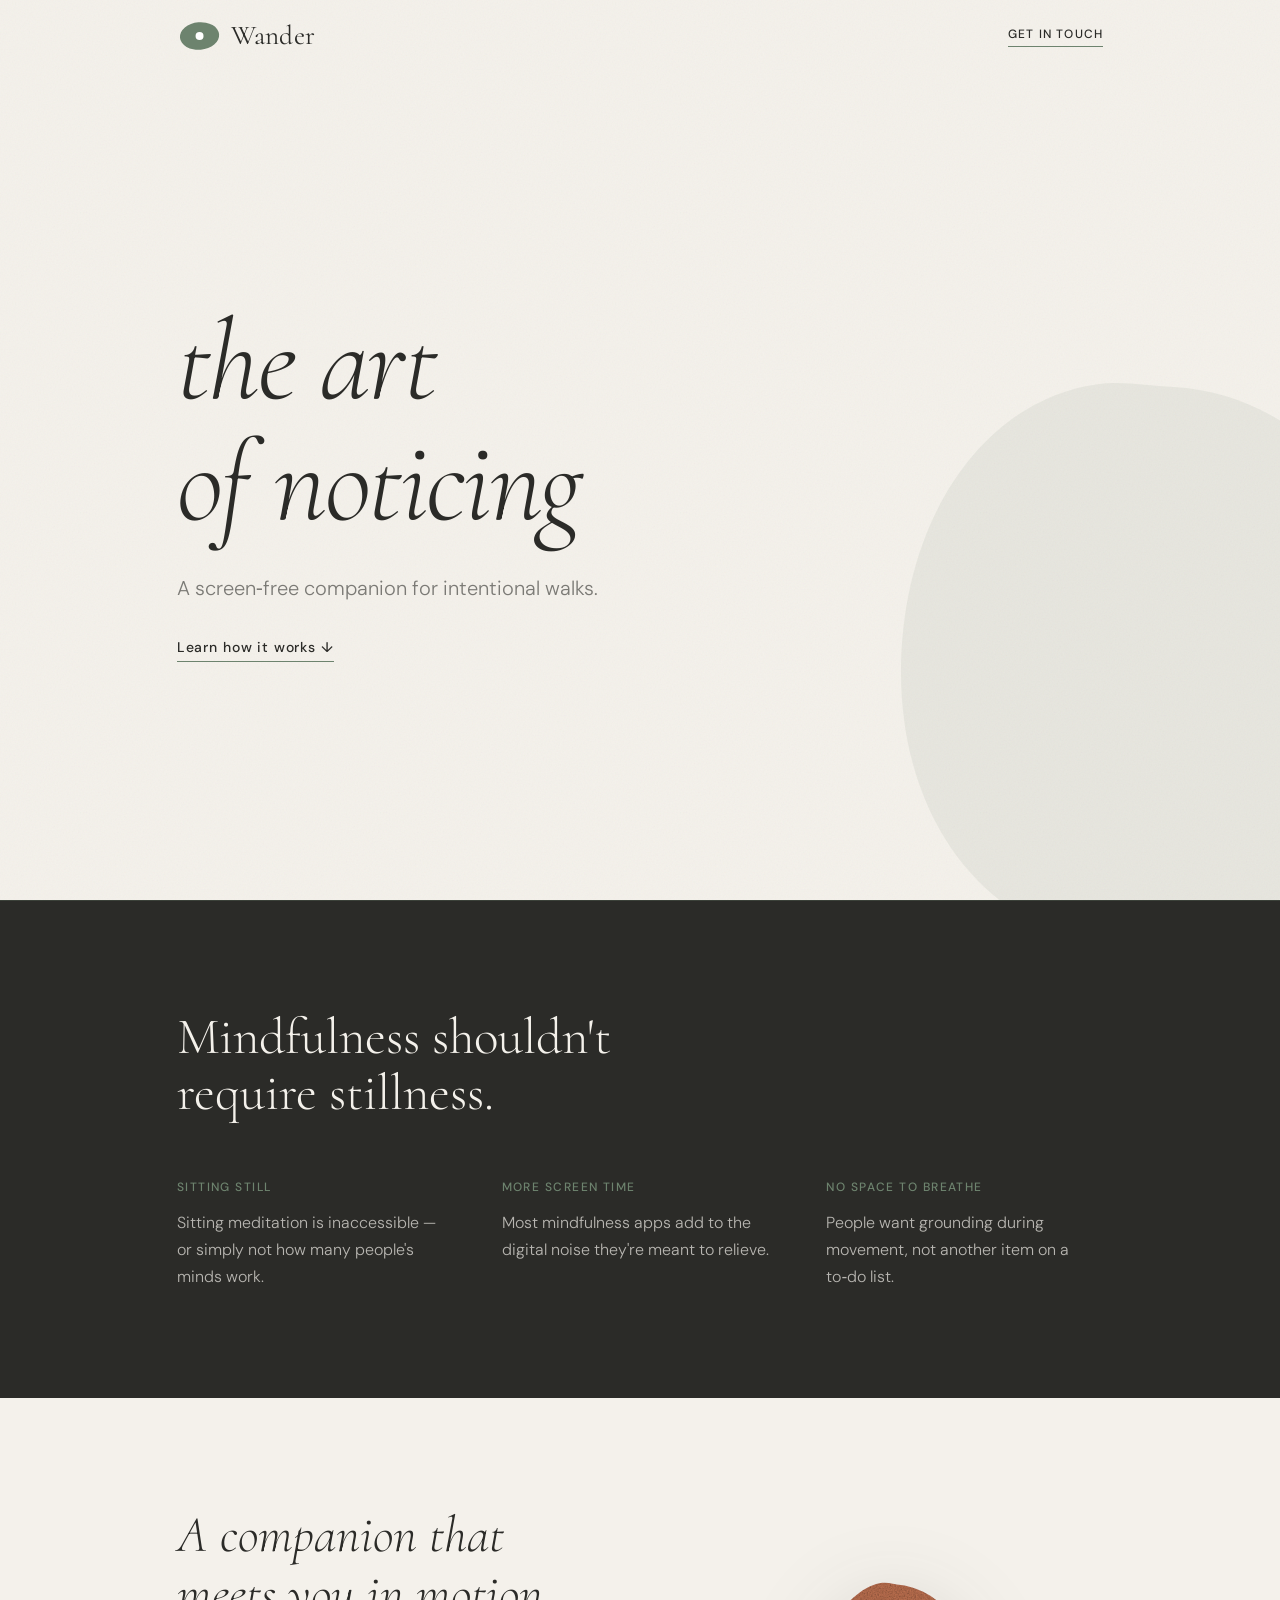
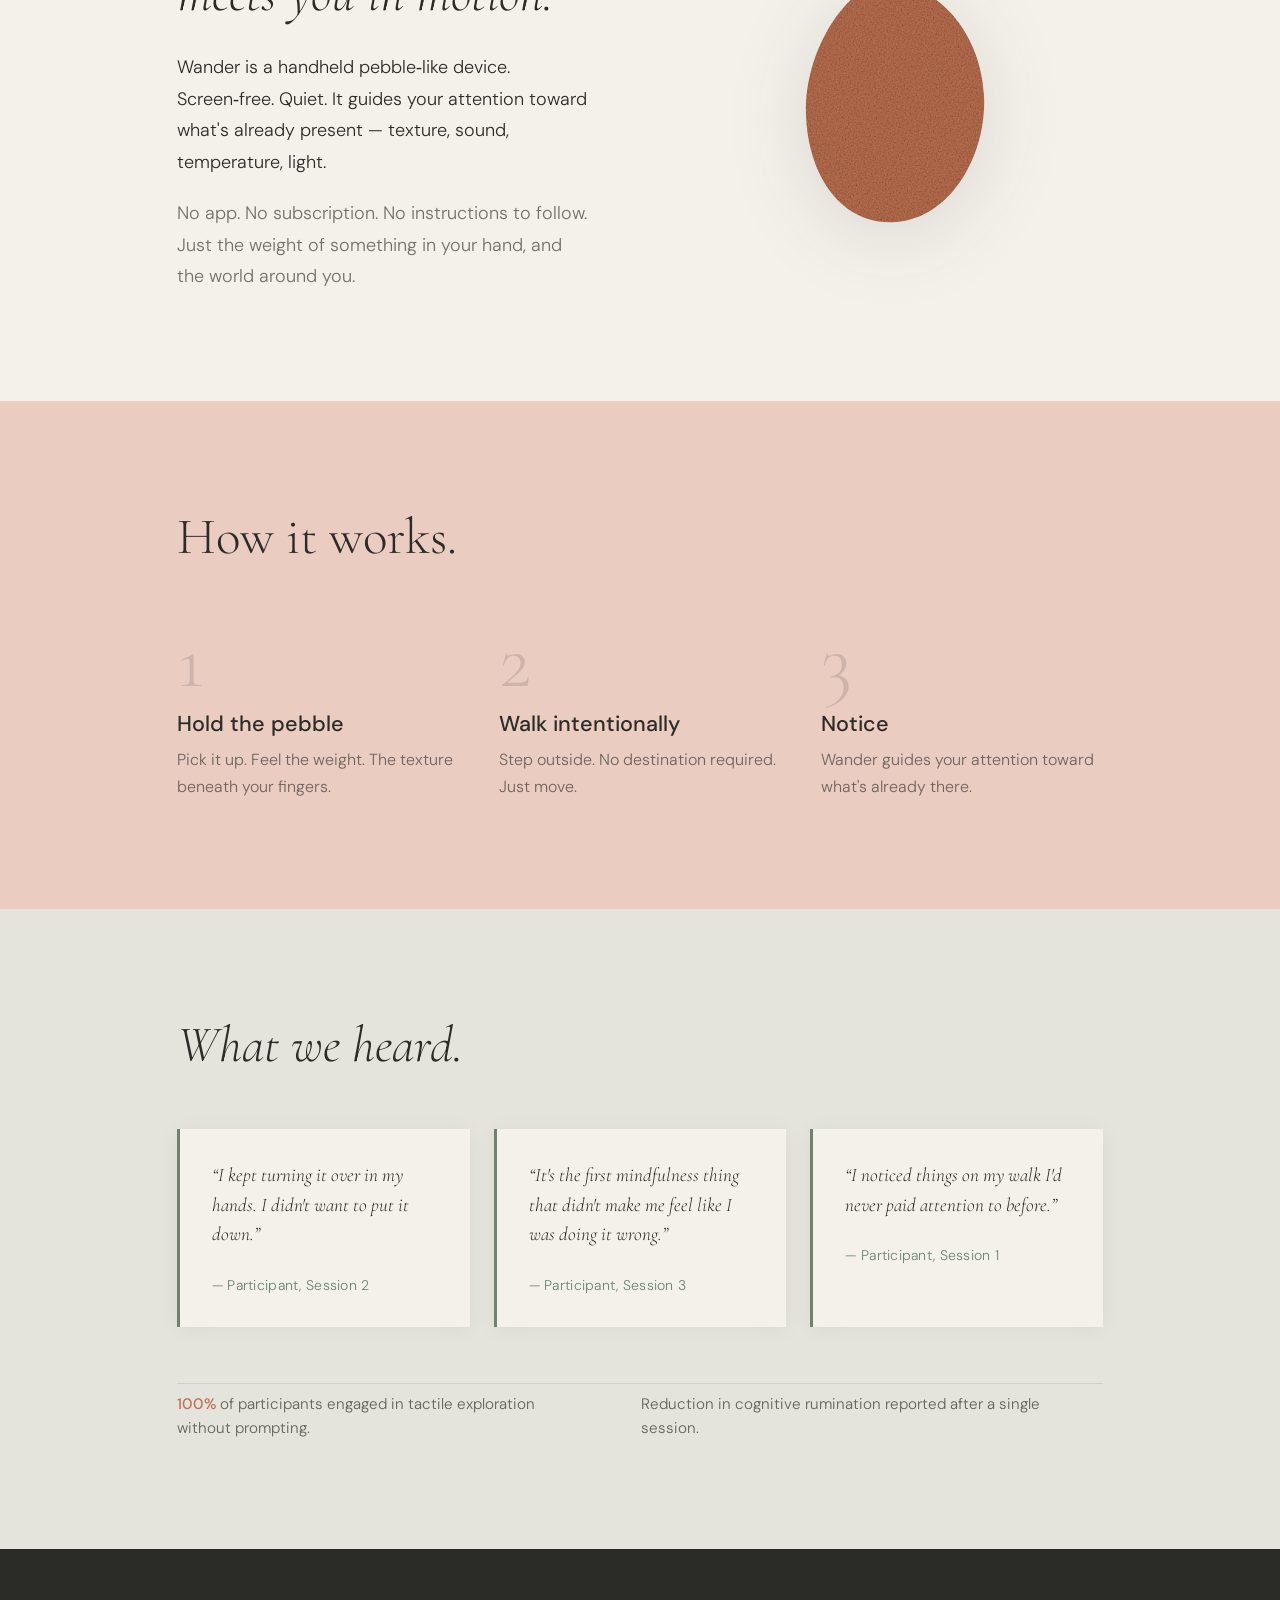
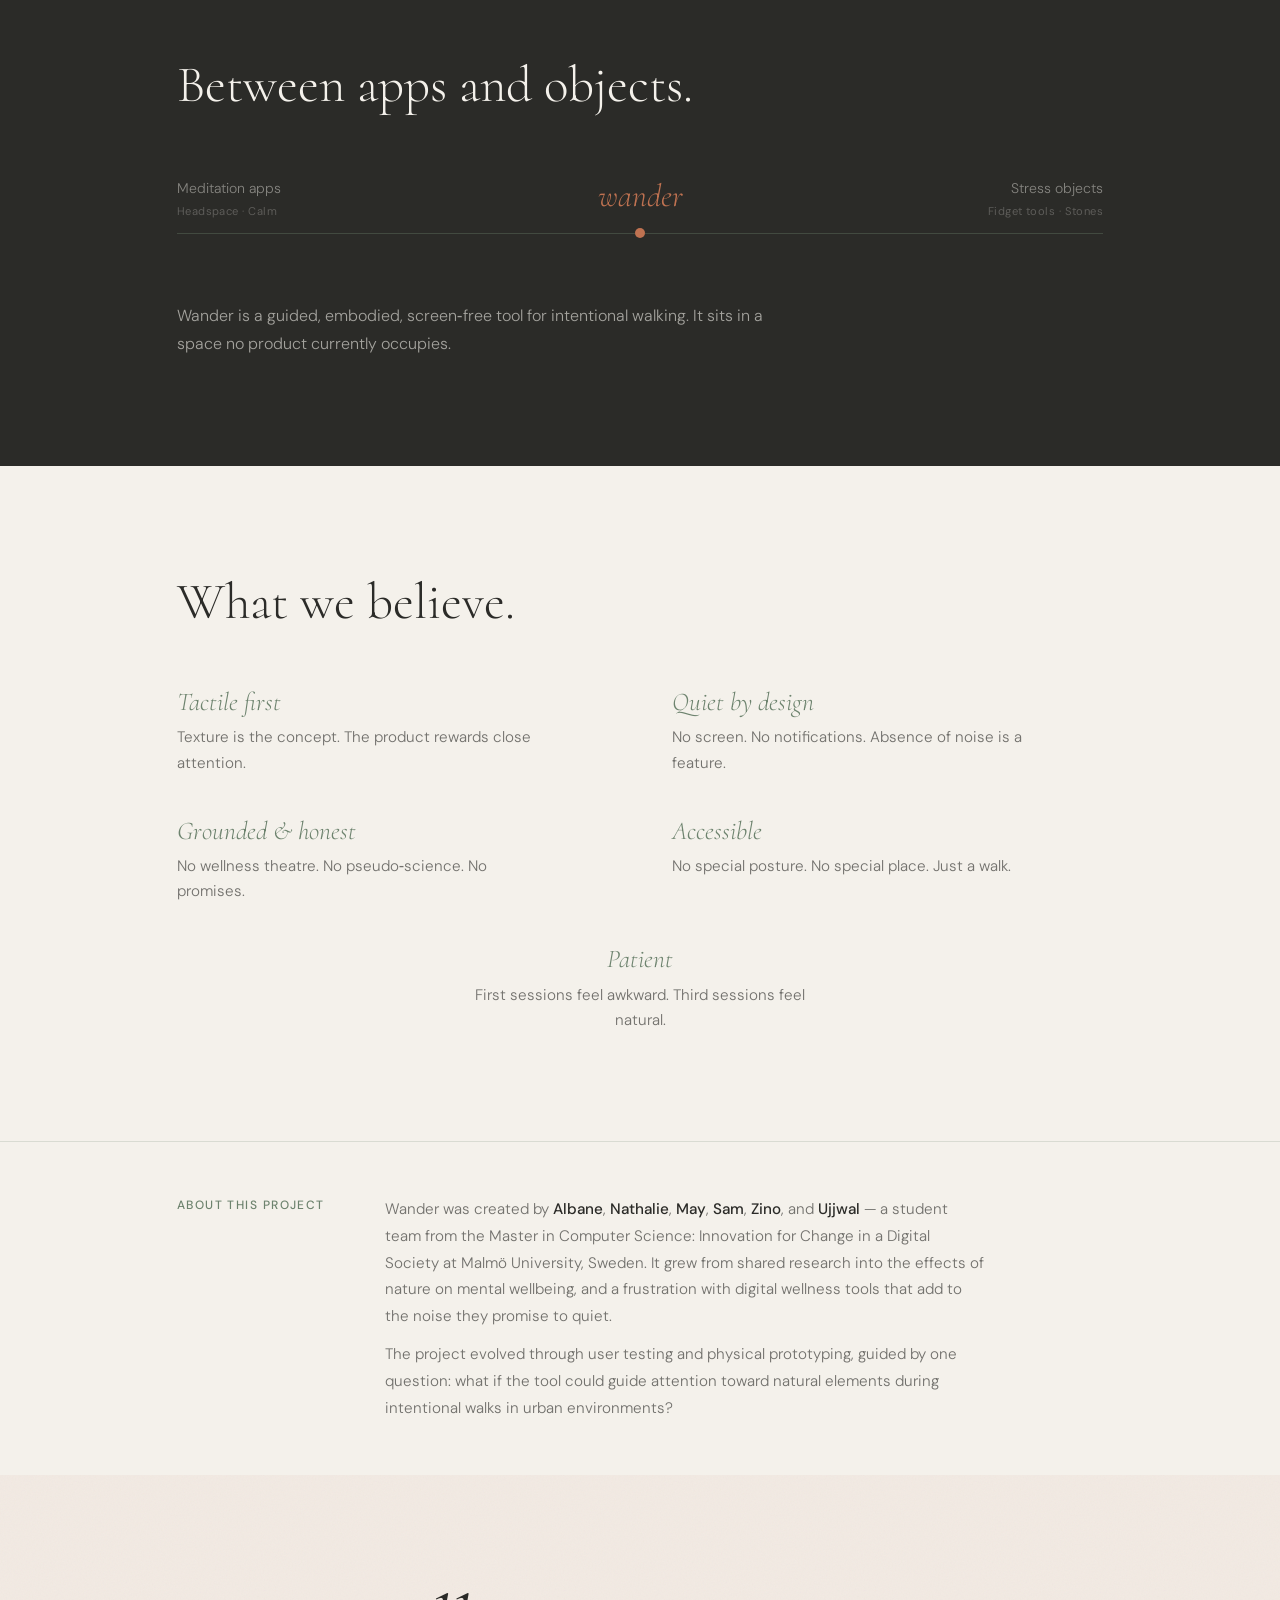
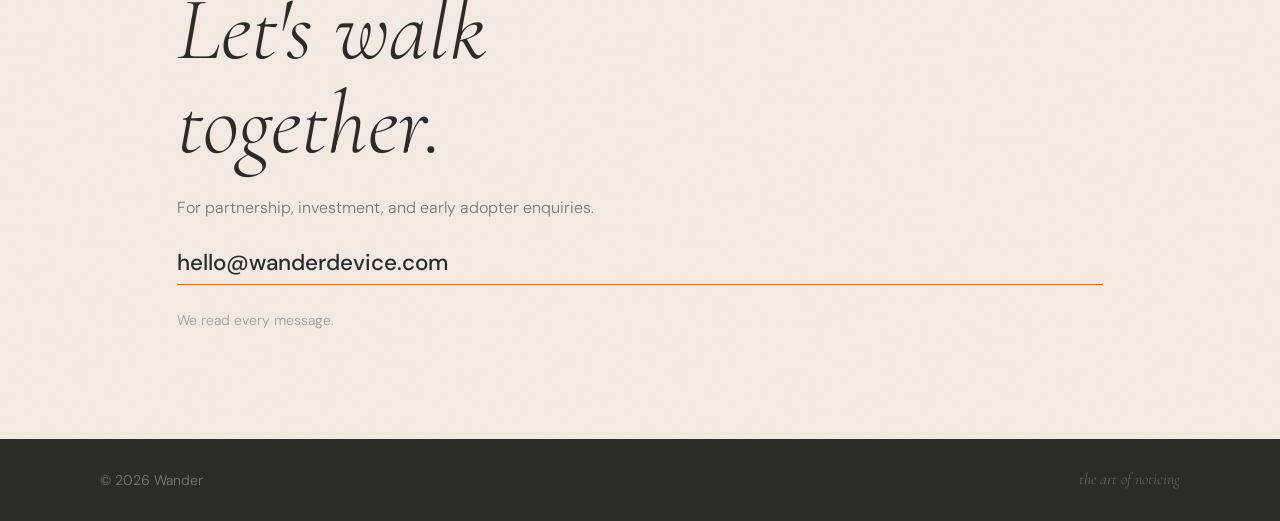
==== index.html @ bc692430 "Wander landing page init" ====
<!DOCTYPE html>
<html lang="en">
<head>
  <meta charset="UTF-8">
  <meta name="viewport" content="width=device-width, initial-scale=1.0">
  <meta name="description" content="Wander — a screen-free companion for intentional walks. The art of noticing.">
  <title>Wander — The Art of Noticing</title>
  <link rel="preconnect" href="https://fonts.googleapis.com">
  <link rel="preconnect" href="https://fonts.gstatic.com" crossorigin>
  <link href="https://fonts.googleapis.com/css2?family=Cormorant:ital,wght@0,300;0,400;1,300;1,400&family=DM+Sans:opsz,wght@9..40,300;9..40,400;9..40,500&display=swap" rel="stylesheet">
  <link rel="stylesheet" href="css/styles.css">
</head>
<body>

  <a href="#main" class="skip-link">Skip to content</a>

  <nav class="nav" aria-label="Main navigation">
    <div class="nav__inner">
      <a href="#hero" class="nav__wordmark" aria-label="Wander — return to top">
          <svg class="logo__mark" viewBox="0 0 62 44" fill="none" xmlns="http://www.w3.org/2000/svg" aria-hidden="true">
            <ellipse cx="31" cy="22" rx="27" ry="19" fill="#6D836E" transform="rotate(-5 31 22)"/>
            <circle cx="31" cy="22" r="5.5" fill="white"/>
          </svg>
          <span class="logo__text">Wander</span>
        </a>
      <a href="#contact" class="nav__cta">Get in touch</a>
    </div>
  </nav>

  <main id="main">

    <!-- ================================================
         1. HERO
         ================================================ -->
    <section id="hero" class="hero" aria-labelledby="hero-heading">

      <svg class="hero__blob" aria-hidden="true" viewBox="0 0 400 480" fill="none" xmlns="http://www.w3.org/2000/svg">
        <path d="M220 30 C310 35 390 110 390 230 C390 350 315 455 200 460 C85 465 10 370 10 250 C10 130 75 40 160 28 C180 25 200 29 220 30 Z" fill="#6D836E"/>
      </svg>

      <div class="hero__content">
        <h1 id="hero-heading" class="hero__headline fade-in">the art<br>of noticing</h1>
        <p class="hero__sub fade-in" style="--delay: 0.2s">A screen&#8209;free companion for intentional walks.</p>
        <a href="#how-it-works" class="hero__cta fade-in" style="--delay: 0.4s">Learn how it works ↓</a>
      </div>
    </section>

    <!-- ================================================
         2. PROBLEM
         ================================================ -->
    <section id="problem" class="problem" aria-labelledby="problem-heading">
      <hr class="section-rule" aria-hidden="true">
      <div class="section-container">
        <h2 id="problem-heading" class="problem__heading fade-in">Mindfulness shouldn't require stillness.</h2>
        <div class="problem__grid">
          <div class="problem__card fade-in" style="--delay: 0.1s">
            <span class="problem__label">Sitting still</span>
            <p>Sitting meditation is inaccessible — or simply not how many people's minds work.</p>
          </div>
          <div class="problem__card fade-in" style="--delay: 0.2s">
            <span class="problem__label">More screen time</span>
            <p>Most mindfulness apps add to the digital noise they're meant to relieve.</p>
          </div>
          <div class="problem__card fade-in" style="--delay: 0.3s">
            <span class="problem__label">No space to breathe</span>
            <p>People want grounding during movement, not another item on a to&#8209;do list.</p>
          </div>
        </div>
      </div>
    </section>

    <!-- ================================================
         3. SOLUTION
         ================================================ -->
    <section id="solution" class="solution" aria-labelledby="solution-heading">
      <div class="section-container solution__inner">
        <div class="solution__text">
          <h2 id="solution-heading" class="fade-in">A companion that meets you in motion.</h2>
          <p class="fade-in" style="--delay: 0.1s">Wander is a handheld pebble&#8209;like device. Screen&#8209;free. Quiet. It guides your attention toward what's already present — texture, sound, temperature, light.</p>
          <p class="fade-in" style="--delay: 0.2s">No app. No subscription. No instructions to follow. Just the weight of something in your hand, and the world around you.</p>
        </div>
        <div class="solution__visual fade-in" style="--delay: 0.15s" aria-hidden="true">
          <svg class="pebble" viewBox="0 0 200 260" fill="none" xmlns="http://www.w3.org/2000/svg">
            <defs>
              <filter id="pebble-grain" x="-5%" y="-5%" width="110%" height="110%">
                <feTurbulence type="fractalNoise" baseFrequency="0.65" numOctaves="3" stitchTiles="stitch" result="noise"/>
                <feColorMatrix type="saturate" values="0" in="noise" result="grayNoise"/>
                <feComposite in="grayNoise" in2="SourceGraphic" operator="in" result="masked"/>
                <feBlend in="SourceGraphic" in2="masked" mode="multiply"/>
              </filter>
              <clipPath id="pebble-clip">
                <path d="M105 15 C145 20 185 65 188 125 C191 185 155 248 100 252 C45 256 12 205 10 145 C8 85 45 25 80 14 C90 11 97 14 105 15 Z"/>
              </clipPath>
            </defs>
            <path d="M105 15 C145 20 185 65 188 125 C191 185 155 248 100 252 C45 256 12 205 10 145 C8 85 45 25 80 14 C90 11 97 14 105 15 Z" fill="#BF7251" filter="url(#pebble-grain)"/>
          </svg>
        </div>
      </div>
    </section>

    <!-- ================================================
         4. HOW IT WORKS
         ================================================ -->
    <section id="how-it-works" class="how-it-works" aria-labelledby="hiw-heading">
      <div class="section-container">
        <h2 id="hiw-heading" class="fade-in">How it works.</h2>
        <ol class="hiw__steps">
          <li class="hiw__step fade-in" style="--delay: 0.1s">
            <span class="hiw__numeral" aria-hidden="true">1</span>
            <h3 class="hiw__label">Hold the pebble</h3>
            <p class="hiw__desc">Pick it up. Feel the weight. The texture beneath your fingers.</p>
          </li>
          <li class="hiw__step fade-in" style="--delay: 0.2s">
            <span class="hiw__numeral" aria-hidden="true">2</span>
            <h3 class="hiw__label">Walk intentionally</h3>
            <p class="hiw__desc">Step outside. No destination required. Just move.</p>
          </li>
          <li class="hiw__step fade-in" style="--delay: 0.3s">
            <span class="hiw__numeral" aria-hidden="true">3</span>
            <h3 class="hiw__label">Notice</h3>
            <p class="hiw__desc">Wander guides your attention toward what's already there.</p>
          </li>
        </ol>
      </div>
    </section>

    <!-- ================================================
         5. USER TESTING INSIGHTS
         ================================================ -->
    <section id="insights" class="insights" aria-labelledby="insights-heading">
      <div class="section-container">
        <h2 id="insights-heading" class="fade-in">What we heard.</h2>
        <div class="insights__grid">
          <blockquote class="insights__card fade-in" style="--delay: 0.1s">
            <p>&#8220;I kept turning it over in my hands. I didn't want to put it down.&#8221;</p>
            <cite>— Participant, Session 2</cite>
          </blockquote>
          <blockquote class="insights__card fade-in" style="--delay: 0.2s">
            <p>&#8220;It's the first mindfulness thing that didn't make me feel like I was doing it wrong.&#8221;</p>
            <cite>— Participant, Session 3</cite>
          </blockquote>
          <blockquote class="insights__card fade-in" style="--delay: 0.3s">
            <p>&#8220;I noticed things on my walk I'd never paid attention to before.&#8221;</p>
            <cite>— Participant, Session 1</cite>
          </blockquote>
        </div>
        <div class="insights__data fade-in" style="--delay: 0.2s">
          <p><strong>100%</strong> of participants engaged in tactile exploration without prompting.</p>
          <p>Reduction in cognitive rumination reported after a single session.</p>
        </div>
      </div>
    </section>

    <!-- ================================================
         6. MARKET POSITIONING
         ================================================ -->
    <section id="positioning" class="positioning" aria-labelledby="positioning-heading">
      <div class="section-container">
        <h2 id="positioning-heading" class="fade-in">Between apps and objects.</h2>

        <div class="positioning__spectrum fade-in" style="--delay: 0.15s" role="img" aria-label="Wander sits between meditation apps like Headspace and Calm, and stress objects like fidget tools and grounding stones.">
          <div class="spectrum__labels" aria-hidden="true">
            <div class="spectrum__label">
              <span class="spectrum__category">Meditation apps</span>
              <span class="spectrum__examples">Headspace · Calm</span>
            </div>
            <div class="spectrum__center">
              <span class="spectrum__wander">wander</span>
            </div>
            <div class="spectrum__label spectrum__label--right">
              <span class="spectrum__category">Stress objects</span>
              <span class="spectrum__examples">Fidget tools · Stones</span>
            </div>
          </div>
          <div class="spectrum__track" aria-hidden="true">
            <span class="spectrum__line"></span>
            <span class="spectrum__dot"></span>
            <span class="spectrum__line"></span>
          </div>
        </div>

        <p class="positioning__body fade-in" style="--delay: 0.2s">Wander is a guided, embodied, screen&#8209;free tool for intentional walking. It sits in a space no product currently occupies.</p>
      </div>
    </section>

    <!-- ================================================
         7. BRAND PRINCIPLES
         ================================================ -->
    <section id="principles" class="principles" aria-labelledby="principles-heading">
      <div class="section-container">
        <h2 id="principles-heading" class="fade-in">What we believe.</h2>
        <ul class="principles__grid">
          <li class="principles__item fade-in" style="--delay: 0.1s">
            <h3 class="principles__name">Tactile first</h3>
            <p>Texture is the concept. The product rewards close attention.</p>
          </li>
          <li class="principles__item fade-in" style="--delay: 0.15s">
            <h3 class="principles__name">Quiet by design</h3>
            <p>No screen. No notifications. Absence of noise is a feature.</p>
          </li>
          <li class="principles__item fade-in" style="--delay: 0.2s">
            <h3 class="principles__name">Grounded &amp; honest</h3>
            <p>No wellness theatre. No pseudo&#8209;science. No promises.</p>
          </li>
          <li class="principles__item fade-in" style="--delay: 0.25s">
            <h3 class="principles__name">Accessible</h3>
            <p>No special posture. No special place. Just a walk.</p>
          </li>
          <li class="principles__item principles__item--wide fade-in" style="--delay: 0.3s">
            <h3 class="principles__name">Patient</h3>
            <p>First sessions feel awkward. Third sessions feel natural.</p>
          </li>
        </ul>
      </div>
    </section>

    <!-- ================================================
         8. ABOUT
         ================================================ -->
    <section id="about" class="about" aria-labelledby="about-heading">
      <div class="section-container about__inner">
        <span id="about-heading" class="about__label fade-in">About this project</span>
        <div class="about__body fade-in fade-in--delay-1">
          <p>Wander was created by <strong>Albane</strong>, <strong>Nathalie</strong>, <strong>May</strong>, <strong>Sam</strong>, <strong>Zino</strong>, and <strong>Ujjwal</strong> — a student team from the <italic>Master in Computer Science: Innovation for Change in a Digital Society</italic> at Malmö University, Sweden. It grew from shared research into the effects of nature on mental wellbeing, and a frustration with digital wellness tools that add to the noise they promise to quiet.</p>
          <p>The project evolved through user testing and physical prototyping, guided by one question: what if the tool could guide attention toward natural elements during intentional walks in urban environments?</p>
        </div>
      </div>
    </section>

    <!-- ================================================
         9. CALL TO ACTION
         ================================================ -->

    <section id="contact" class="contact" aria-labelledby="contact-heading">
      <div class="section-container contact__inner">
        <h2 id="contact-heading" class="contact__heading fade-in">Let's walk<br>together.</h2>
        <p class="contact__sub fade-in" style="--delay: 0.1s">For partnership, investment, and early adopter enquiries.</p>
        <a href="mailto:hello@wanderdevice.com" class="contact__email fade-in" style="--delay: 0.2s">hello@wanderdevice.com</a>
        <p class="contact__note fade-in" style="--delay: 0.3s">We read every message.</p>
      </div>
    </section>

  </main>

  <footer class="footer">
    <div class="footer__inner">
      <span>&#169; 2026 Wander</span>
      <span class="footer__tagline">the art of noticing</span>
    </div>
  </footer>

  <script src="js/main.js"></script>
</body>
</html>
---- css/styles.css ----
/* ============================================================
   WANDER — Landing Page Styles
   ============================================================ */

/* 1. Reset
   ---------------------------------------------------------- */
*, *::before, *::after {
  box-sizing: border-box;
  margin: 0;
  padding: 0;
}
img, svg { display: block; max-width: 100%; }
a { cursor: pointer; }
ol, ul { list-style: none; }

/* 2. Brand Tokens
   ---------------------------------------------------------- */
:root {
  --parch:  #F4F1EB;
  --terra:  #BF7251;
  --slate:  #2B2B28;
  --sage:   #6D836E;
  --sky:    #EACCC1;

  --text-dark:   var(--slate);
  --text-light:  var(--parch);
  --text-accent: var(--sage);

  --font-display: 'Cormorant', Georgia, serif;
  --font-body:    'DM Sans', system-ui, sans-serif;

  --h1:    clamp(3.5rem, 9vw, 8rem);
  --h2:    clamp(2rem, 4vw, 3.25rem);
  --h3:    clamp(1.1rem, 2vw, 1.35rem);
  --body:  1.125rem;
  --small: 0.875rem;
  --label: 0.75rem;

  --pad-v: clamp(5rem, 12vh, 9rem);
  --pad-h: clamp(1.5rem, 6vw, 5rem);
  --max-w: 1080px;

  --ease: cubic-bezier(0.25, 0.1, 0.25, 1);
}

/* 3. Base
   ---------------------------------------------------------- */
html {
  scroll-behavior: smooth;
}

body {
  font-family: var(--font-body);
  font-size: var(--body);
  color: var(--text-dark);
  background: var(--parch);
  line-height: 1.6;
  -webkit-font-smoothing: antialiased;
  -moz-osx-font-smoothing: grayscale;
}

h1, h2, h3 {
  line-height: 1.1;
  font-weight: 300;
}

p { max-width: 65ch; }

/* 4. Utilities
   ---------------------------------------------------------- */
.section-container {
  max-width: var(--max-w);
  margin: 0 auto;
  padding: var(--pad-v) var(--pad-h);
}

.section-rule {
  border: none;
  border-top: 1px solid rgba(109, 131, 110, 0.25);
}

/* Fade-in on scroll */
.fade-in {
  opacity: 0;
  transform: translateY(18px);
  transition:
    opacity  0.75s var(--ease) var(--delay, 0s),
    transform 0.75s var(--ease) var(--delay, 0s);
}

.fade-in.visible {
  opacity: 1;
  transform: none;
}

.fade-in--delay-1 { --delay: 0.1s; }
.fade-in--delay-2 { --delay: 0.2s; }
.fade-in--delay-3 { --delay: 0.3s; }
.fade-in--delay-4 { --delay: 0.4s; }

@media (prefers-reduced-motion: reduce) {
  .fade-in {
    opacity: 1;
    transform: none;
    transition: none;
  }
}

/* Grain texture — reused as ::after pseudo-element */
.grain-overlay {
  position: relative;
}

.grain-overlay::after {
  content: '';
  position: absolute;
  inset: 0;
  background-image: url("data:image/svg+xml,%3Csvg xmlns='http://www.w3.org/2000/svg' width='300' height='300'%3E%3Cfilter id='n' x='0' y='0'%3E%3CfeTurbulence type='fractalNoise' baseFrequency='0.65' numOctaves='3' stitchTiles='stitch'/%3E%3C/filter%3E%3Crect width='300' height='300' filter='url(%23n)' opacity='1'/%3E%3C/svg%3E");
  background-size: 300px 300px;
  opacity: 0.05;
  pointer-events: none;
  mix-blend-mode: multiply;
}

/* 5. Skip Link
   ---------------------------------------------------------- */
.skip-link {
  position: absolute;
  top: -100%;
  left: 1rem;
  z-index: 999;
  padding: 0.5rem 1rem;
  background: var(--slate);
  color: var(--parch);
  font-family: var(--font-body);
  font-size: var(--small);
  font-weight: 500;
  text-decoration: none;
  border-radius: 2px;
  transition: top 0.1s;
}

.skip-link:focus {
  top: 1rem;
}

/* 6. Navigation
   ---------------------------------------------------------- */
.nav {
  position: fixed;
  top: 0;
  left: 0;
  right: 0;
  z-index: 100;
  transition:
    background 0.35s var(--ease),
    border-color 0.35s var(--ease);
  border-bottom: 1px solid transparent;
}

.nav--scrolled {
  background: var(--parch);
  border-bottom-color: rgba(109, 131, 110, 0.2);
}

.nav__inner {
  max-width: var(--max-w);
  margin: 0 auto;
  padding: 1.25rem var(--pad-h);
  display: flex;
  justify-content: space-between;
  align-items: center;
}

.nav__wordmark {
  display: inline-flex;
  align-items: center;
  gap: 0.55rem;
  text-decoration: none;
}

.logo__mark {
  height: 32px;
  width: auto;
  flex-shrink: 0;
}

.logo__text {
  font-family: var(--font-display);
  font-weight: 400;
  font-style: normal;
  font-size: 1.7rem;
  color: var(--slate);
  letter-spacing: 0.01em;
  line-height: 1;
}

.nav__cta {
  font-family: var(--font-body);
  font-size: var(--label);
  font-weight: 500;
  color: var(--slate);
  text-decoration: none;
  letter-spacing: 0.1em;
  text-transform: uppercase;
  border-bottom: 1px solid var(--sage);
  padding-bottom: 2px;
  transition: color 0.2s;
}

.nav__cta:hover,
.nav__cta:focus-visible {
  color: var(--sage);
  outline: none;
}

/* 7. Hero
   ---------------------------------------------------------- */
.hero {
  min-height: 100svh;
  background: var(--parch);
  display: flex;
  align-items: center;
  position: relative;
  overflow: hidden;
}

/* Grain texture overlay */
.hero::after {
  content: '';
  position: absolute;
  inset: 0;
  background-image: url("data:image/svg+xml,%3Csvg xmlns='http://www.w3.org/2000/svg' width='300' height='300'%3E%3Cfilter id='n' x='0' y='0'%3E%3CfeTurbulence type='fractalNoise' baseFrequency='0.65' numOctaves='3' stitchTiles='stitch'/%3E%3C/filter%3E%3Crect width='300' height='300' filter='url(%23n)' opacity='1'/%3E%3C/svg%3E");
  background-size: 300px 300px;
  opacity: 0.05;
  pointer-events: none;
  mix-blend-mode: multiply;
}

.hero__blob {
  position: absolute;
  right: -10%;
  bottom: -8%;
  width: min(56vw, 520px);
  opacity: 0.09;
  pointer-events: none;
}

.hero__content {
  position: relative;
  z-index: 1;
  width: 100%;
  max-width: var(--max-w);
  margin: 0 auto;
  padding: calc(var(--pad-v) + 4rem) var(--pad-h) var(--pad-v);
  display: flex;
  flex-direction: column;
  gap: 1.75rem;
  align-items: flex-start;
}

.hero__headline {
  font-family: var(--font-display);
  font-style: italic;
  font-weight: 300;
  font-size: var(--h1);
  color: var(--slate);
  letter-spacing: -0.02em;
  line-height: 1.05;
}

.hero__sub {
  font-family: var(--font-body);
  font-weight: 300;
  font-size: clamp(1rem, 2vw, 1.25rem);
  color: rgba(43, 43, 40, 0.6);
  max-width: 40ch;
}

.hero__cta {
  display: inline-block;
  font-family: var(--font-body);
  font-weight: 500;
  font-size: var(--small);
  letter-spacing: 0.06em;
  color: var(--slate);
  text-decoration: none;
  border-bottom: 1px solid var(--sage);
  padding-bottom: 2px;
  margin-top: 0.25rem;
  transition: color 0.2s;
}

.hero__cta:hover,
.hero__cta:focus-visible {
  color: var(--sage);
  outline: none;
}

/* 8. Problem
   ---------------------------------------------------------- */
.problem {
  background: var(--slate);
}

.problem .section-container {
  display: flex;
  flex-direction: column;
  gap: 3.5rem;
}

.problem__heading {
  font-family: var(--font-display);
  font-weight: 300;
  font-size: var(--h2);
  color: var(--parch);
  max-width: 20ch;
}

.problem__grid {
  display: grid;
  grid-template-columns: 1fr;
  gap: 2.5rem;
}

.problem__label {
  display: block;
  font-family: var(--font-body);
  font-size: var(--label);
  font-weight: 500;
  letter-spacing: 0.12em;
  text-transform: uppercase;
  color: var(--sage);
  margin-bottom: 0.75rem;
}

.problem__card p {
  font-size: 1rem;
  font-weight: 300;
  color: rgba(244, 241, 235, 0.7);
  line-height: 1.7;
  max-width: 36ch;
}

@media (min-width: 640px) {
  .problem__grid {
    grid-template-columns: repeat(3, 1fr);
    gap: 3rem;
  }
  .problem__card p { max-width: 100%; }
}

/* 9. Solution
   ---------------------------------------------------------- */
.solution {
  background: var(--parch);
}

.solution__inner {
  display: grid;
  grid-template-columns: 1fr;
  gap: 3rem;
  align-items: center;
}

.solution__text h2 {
  font-family: var(--font-display);
  font-style: italic;
  font-weight: 300;
  font-size: var(--h2);
  color: var(--slate);
  margin-bottom: 1.75rem;
  max-width: 20ch;
  line-height: 1.15;
}

.solution__text p {
  font-weight: 300;
  line-height: 1.75;
  color: var(--slate);
  margin-bottom: 1.25rem;
  max-width: 52ch;
}

.solution__text p:last-child {
  margin-bottom: 0;
  color: rgba(43, 43, 40, 0.65);
}

.solution__visual {
  display: flex;
  justify-content: center;
  align-items: center;
}

.pebble {
  width: min(160px, 42vw);
  height: auto;
  filter: drop-shadow(0 12px 40px rgba(43, 43, 40, 0.12));
  transition: transform 0.6s var(--ease);
}

.pebble:hover {
  transform: rotate(-4deg) scale(1.03);
}

@media (min-width: 768px) {
  .solution__inner {
    grid-template-columns: 1fr 1fr;
    gap: 6rem;
  }
  .pebble { width: 200px; }
}

/* 10. How It Works
   ---------------------------------------------------------- */
.how-it-works {
  background: var(--sky);
}

.how-it-works .section-container {
  display: flex;
  flex-direction: column;
  gap: 3.5rem;
}

.how-it-works h2 {
  font-family: var(--font-display);
  font-weight: 300;
  font-size: var(--h2);
  color: var(--slate);
}

.hiw__steps {
  display: grid;
  grid-template-columns: 1fr;
  gap: 3rem;
}

.hiw__numeral {
  display: block;
  font-family: var(--font-display);
  font-weight: 300;
  font-size: 5rem;
  line-height: 1;
  color: rgba(43, 43, 40, 0.15);
  margin-bottom: 0.75rem;
}

.hiw__label {
  font-family: var(--font-body);
  font-weight: 500;
  font-size: var(--h3);
  color: var(--slate);
  margin-bottom: 0.6rem;
}

.hiw__desc {
  font-weight: 300;
  font-size: 1rem;
  color: rgba(43, 43, 40, 0.65);
  line-height: 1.7;
  max-width: 28ch;
}

@media (min-width: 640px) {
  .hiw__steps {
    grid-template-columns: repeat(3, 1fr);
    gap: 2.5rem;
  }
  .hiw__desc { max-width: 100%; }
}

/* 11. Insights
   ---------------------------------------------------------- */
.insights {
  background: #ECEEE6; /* fallback */
  background: color-mix(in srgb, var(--parch) 88%, var(--sage));
}

.insights .section-container {
  display: flex;
  flex-direction: column;
  gap: 3.5rem;
}

.insights h2 {
  font-family: var(--font-display);
  font-style: italic;
  font-weight: 300;
  font-size: var(--h2);
  color: var(--slate);
}

.insights__grid {
  display: grid;
  grid-template-columns: 1fr;
  gap: 1.5rem;
}

.insights__card {
  background: var(--parch);
  border-left: 3px solid var(--sage);
  padding: 2rem 2rem 1.75rem;
  box-shadow: 0 2px 20px rgba(43, 43, 40, 0.05);
}

.insights__card p {
  font-family: var(--font-display);
  font-style: italic;
  font-size: 1.2rem;
  font-weight: 300;
  color: var(--slate);
  line-height: 1.55;
  margin-bottom: 1.25rem;
  max-width: 100%;
}

.insights__card cite {
  font-style: normal;
  font-size: var(--small);
  font-weight: 300;
  color: var(--sage);
  letter-spacing: 0.02em;
}

.insights__data {
  display: flex;
  flex-direction: column;
  gap: 0.75rem;
  padding-top: 0.5rem;
  border-top: 1px solid rgba(109, 131, 110, 0.2);
}

.insights__data p {
  font-size: 0.95rem;
  font-weight: 300;
  color: rgba(43, 43, 40, 0.7);
  max-width: 60ch;
}

.insights__data strong {
  font-weight: 500;
  color: var(--terra);
}

@media (min-width: 640px) {
  .insights__grid {
    grid-template-columns: repeat(3, 1fr);
  }
  .insights__data {
    flex-direction: row;
    gap: 4rem;
  }
  .insights__data p { max-width: 40ch; }
}

/* 12. Market Positioning
   ---------------------------------------------------------- */
.positioning {
  background: var(--slate);
}

.positioning .section-container {
  display: flex;
  flex-direction: column;
  gap: 3.5rem;
}

.positioning h2 {
  font-family: var(--font-display);
  font-weight: 300;
  font-size: var(--h2);
  color: var(--parch);
}

.positioning__spectrum {
  display: flex;
  flex-direction: column;
  gap: 0.5rem;
  margin: 0.5rem 0;
}

.spectrum__labels {
  display: grid;
  grid-template-columns: 1fr auto 1fr;
  align-items: flex-end;
  gap: 1rem;
}

.spectrum__label {
  display: flex;
  flex-direction: column;
  gap: 0.2rem;
}

.spectrum__label--right {
  text-align: right;
  align-items: flex-end;
}

.spectrum__category {
  font-size: var(--small);
  font-weight: 300;
  color: rgba(244, 241, 235, 0.45);
}

.spectrum__examples {
  font-size: 0.7rem;
  color: rgba(244, 241, 235, 0.25);
  letter-spacing: 0.04em;
}

.spectrum__center {
  text-align: center;
  padding: 0 0.75rem;
}

.spectrum__wander {
  display: block;
  font-family: var(--font-display);
  font-style: italic;
  font-weight: 300;
  font-size: 2rem;
  color: var(--terra);
  padding-bottom: 0.5rem;
  line-height: 1;
}

.spectrum__track {
  display: flex;
  align-items: center;
}

.spectrum__line {
  flex: 1;
  height: 1px;
  background: rgba(109, 131, 110, 0.35);
}

.spectrum__dot {
  width: 10px;
  height: 10px;
  flex-shrink: 0;
  border-radius: 50%;
  background: var(--terra);
}

.positioning__body {
  font-weight: 300;
  font-size: 1rem;
  color: rgba(244, 241, 235, 0.6);
  max-width: 55ch;
  line-height: 1.75;
}

/* 13. Brand Principles
   ---------------------------------------------------------- */
.principles {
  background: var(--parch);
}

.principles .section-container {
  display: flex;
  flex-direction: column;
  gap: 3.5rem;
}

.principles h2 {
  font-family: var(--font-display);
  font-weight: 300;
  font-size: var(--h2);
  color: var(--slate);
}

.principles__grid {
  display: grid;
  grid-template-columns: 1fr;
  gap: 2.25rem;
}

.principles__name {
  font-family: var(--font-display);
  font-style: italic;
  font-weight: 300;
  font-size: 1.6rem;
  color: var(--sage);
  margin-bottom: 0.5rem;
  line-height: 1.2;
}

.principles__item p {
  font-weight: 300;
  font-size: 0.95rem;
  color: rgba(43, 43, 40, 0.65);
  line-height: 1.65;
  max-width: 38ch;
}

@media (min-width: 640px) {
  .principles__grid {
    grid-template-columns: 1fr 1fr;
    gap: 2.5rem 4rem;
  }

  .principles__item--wide {
    grid-column: 1 / -1;
    display: flex;
    flex-direction: column;
    align-items: center;
    text-align: center;
  }

  .principles__item--wide p {
    max-width: 36ch;
  }
}

/* 14. About
   ---------------------------------------------------------- */
.about {
  background: var(--parch);
  border-top: 1px solid rgba(109, 131, 110, 0.2);
}

.about__inner {
  display: grid;
  grid-template-columns: 1fr;
  gap: 1.5rem;
  padding-top: clamp(3rem, 6vh, 5rem);
  padding-bottom: clamp(3rem, 6vh, 5rem);
}

.about__label {
  display: block;
  font-family: var(--font-body);
  font-size: var(--label);
  font-weight: 500;
  letter-spacing: 0.12em;
  text-transform: uppercase;
  color: var(--sage);
}

.about__body {
  display: flex;
  flex-direction: column;
  gap: 0.75rem;
}

.about__body p {
  font-size: 0.95rem;
  font-weight: 300;
  color: rgba(43, 43, 40, 0.65);
  line-height: 1.75;
  max-width: 60ch;
}

.about__body strong {
  font-weight: 500;
  color: var(--slate);
}

@media (min-width: 640px) {
  .about__inner {
    grid-template-columns: 160px 1fr;
    gap: 3rem;
    align-items: start;
  }
}

/* 15. CTA / Contact
   ---------------------------------------------------------- */
.contact {
  background: #F2EBE4; /* fallback */
  background: color-mix(in srgb, var(--parch) 80%, var(--sky));
  position: relative;
}

.contact::after {
  content: '';
  position: absolute;
  inset: 0;
  background-image: url("data:image/svg+xml,%3Csvg xmlns='http://www.w3.org/2000/svg' width='300' height='300'%3E%3Cfilter id='n' x='0' y='0'%3E%3CfeTurbulence type='fractalNoise' baseFrequency='0.65' numOctaves='3' stitchTiles='stitch'/%3E%3C/filter%3E%3Crect width='300' height='300' filter='url(%23n)' opacity='1'/%3E%3C/svg%3E");
  background-size: 300px 300px;
  opacity: 0.04;
  pointer-events: none;
  mix-blend-mode: multiply;
}

.contact__inner {
  position: relative;
  z-index: 1;
  display: flex;
  flex-direction: column;
  gap: 1.5rem;
}

.contact__heading {
  font-family: var(--font-display);
  font-style: italic;
  font-weight: 300;
  font-size: clamp(3rem, 7vw, 6rem);
  color: var(--slate);
  line-height: 1.05;
  max-width: 14ch;
}

.contact__sub {
  font-weight: 300;
  font-size: 1rem;
  color: rgba(43, 43, 40, 0.6);
  max-width: 45ch;
}

.contact__email {
  display: inline-block;
  font-family: var(--font-body);
  font-weight: 500;
  font-size: clamp(1rem, 2.5vw, 1.4rem);
  color: var(--slate);
  text-decoration: none;
  border-bottom: 1px solid var(--terra);
  padding-bottom: 3px;
  transition: color 0.2s, border-color 0.2s;
}

.contact__email:hover,
.contact__email:focus-visible {
  color: var(--terra);
  outline: none;
}

.contact__note {
  font-size: var(--small);
  font-weight: 300;
  color: rgba(43, 43, 40, 0.4);
}

/* 15. Footer
   ---------------------------------------------------------- */
.footer {
  background: var(--slate);
  padding: 1.75rem var(--pad-h);
}

.footer__inner {
  max-width: var(--max-w);
  margin: 0 auto;
  display: flex;
  justify-content: space-between;
  align-items: center;
  font-size: var(--small);
  font-weight: 300;
  color: rgba(244, 241, 235, 0.4);
  gap: 1rem;
}

.footer__tagline {
  font-family: var(--font-display);
  font-style: italic;
  font-size: 1rem;
  color: rgba(244, 241, 235, 0.3);
}

/* Focus styles (accessibility)
   ---------------------------------------------------------- */
:focus-visible {
  outline: 2px solid var(--sage);
  outline-offset: 3px;
}
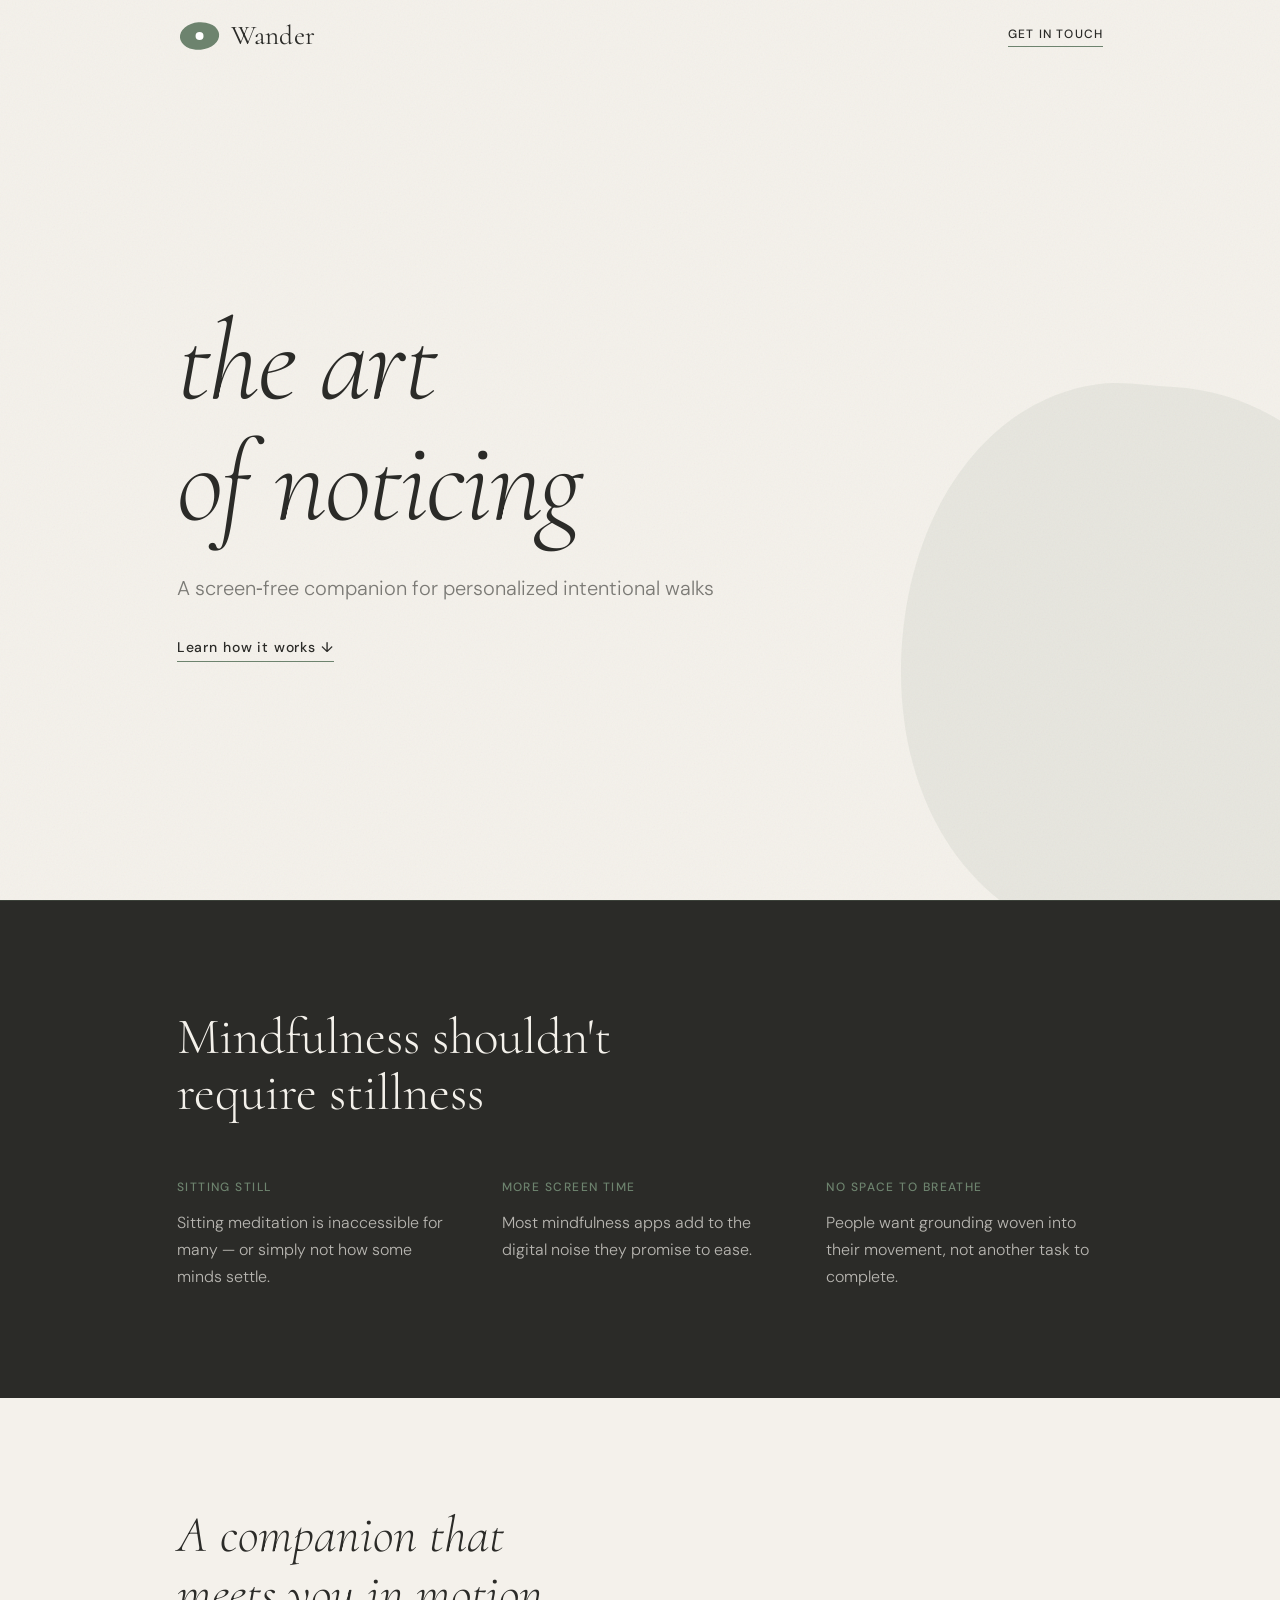
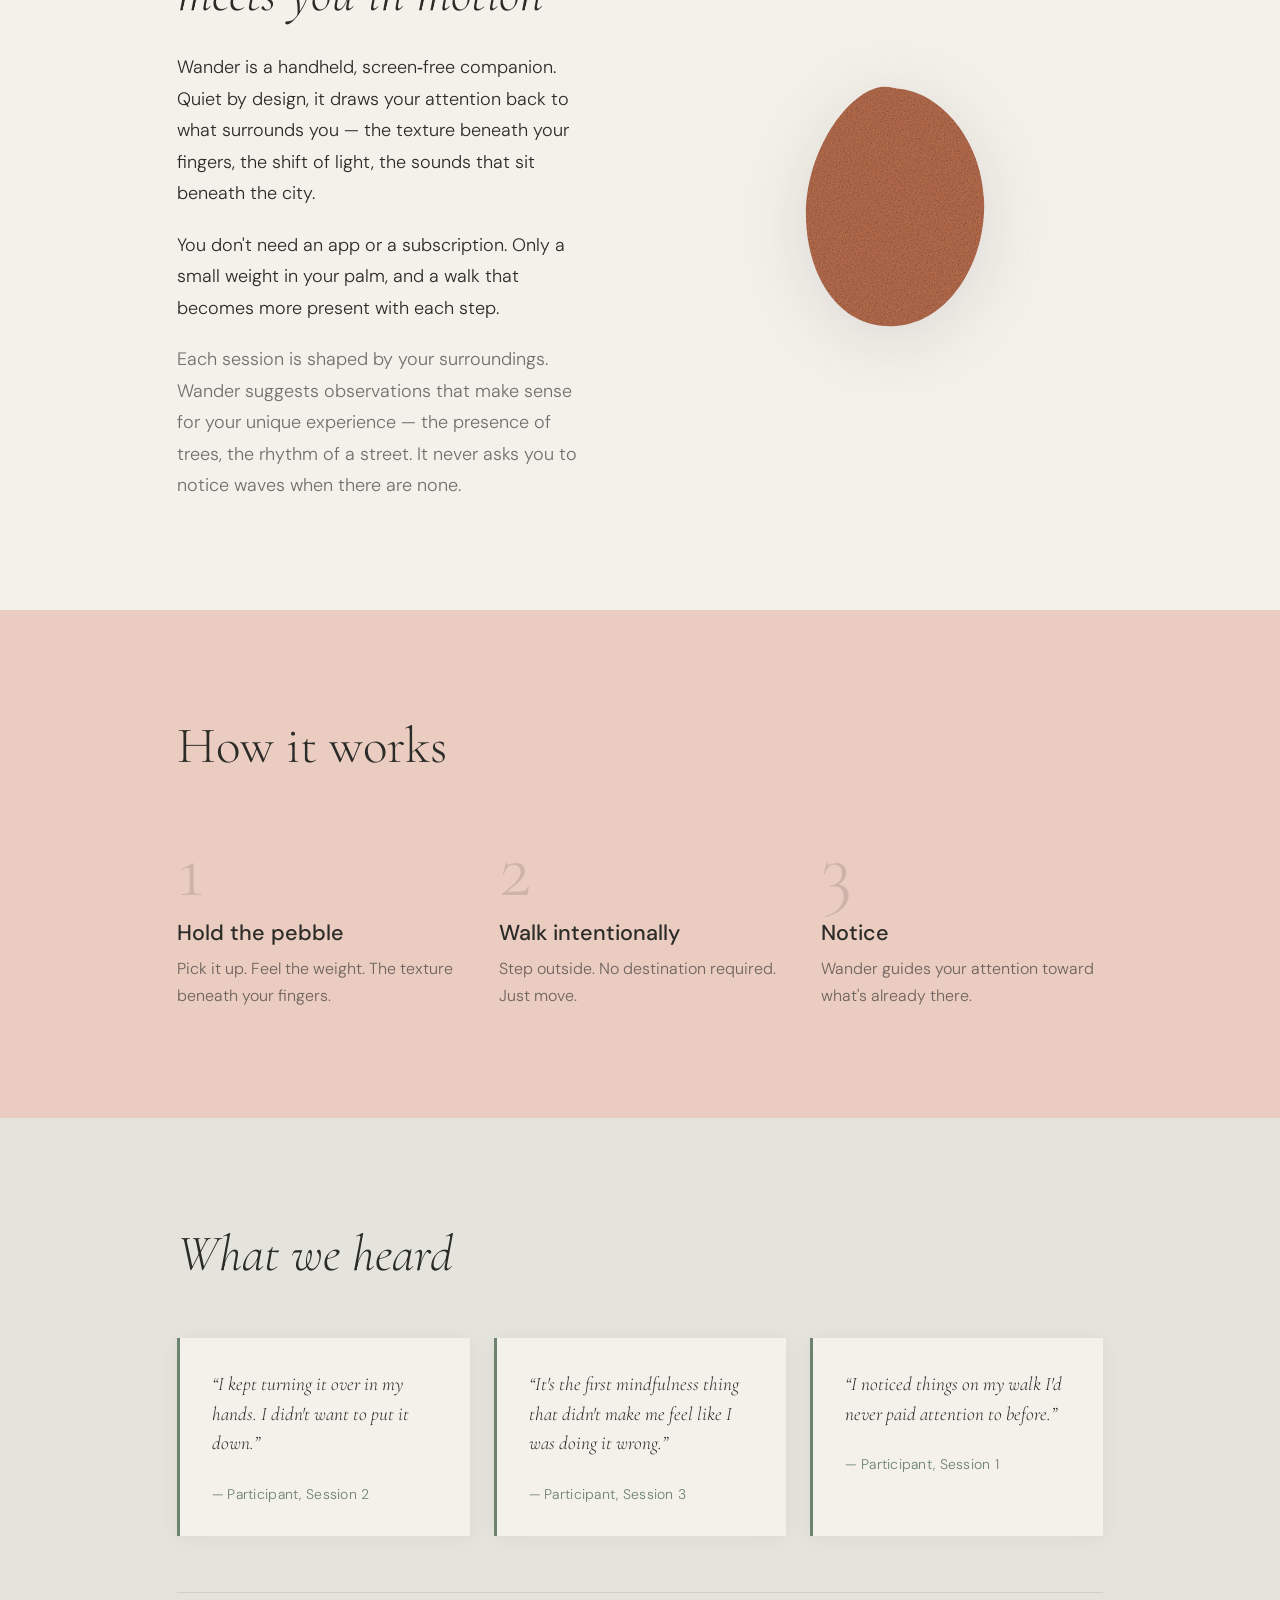
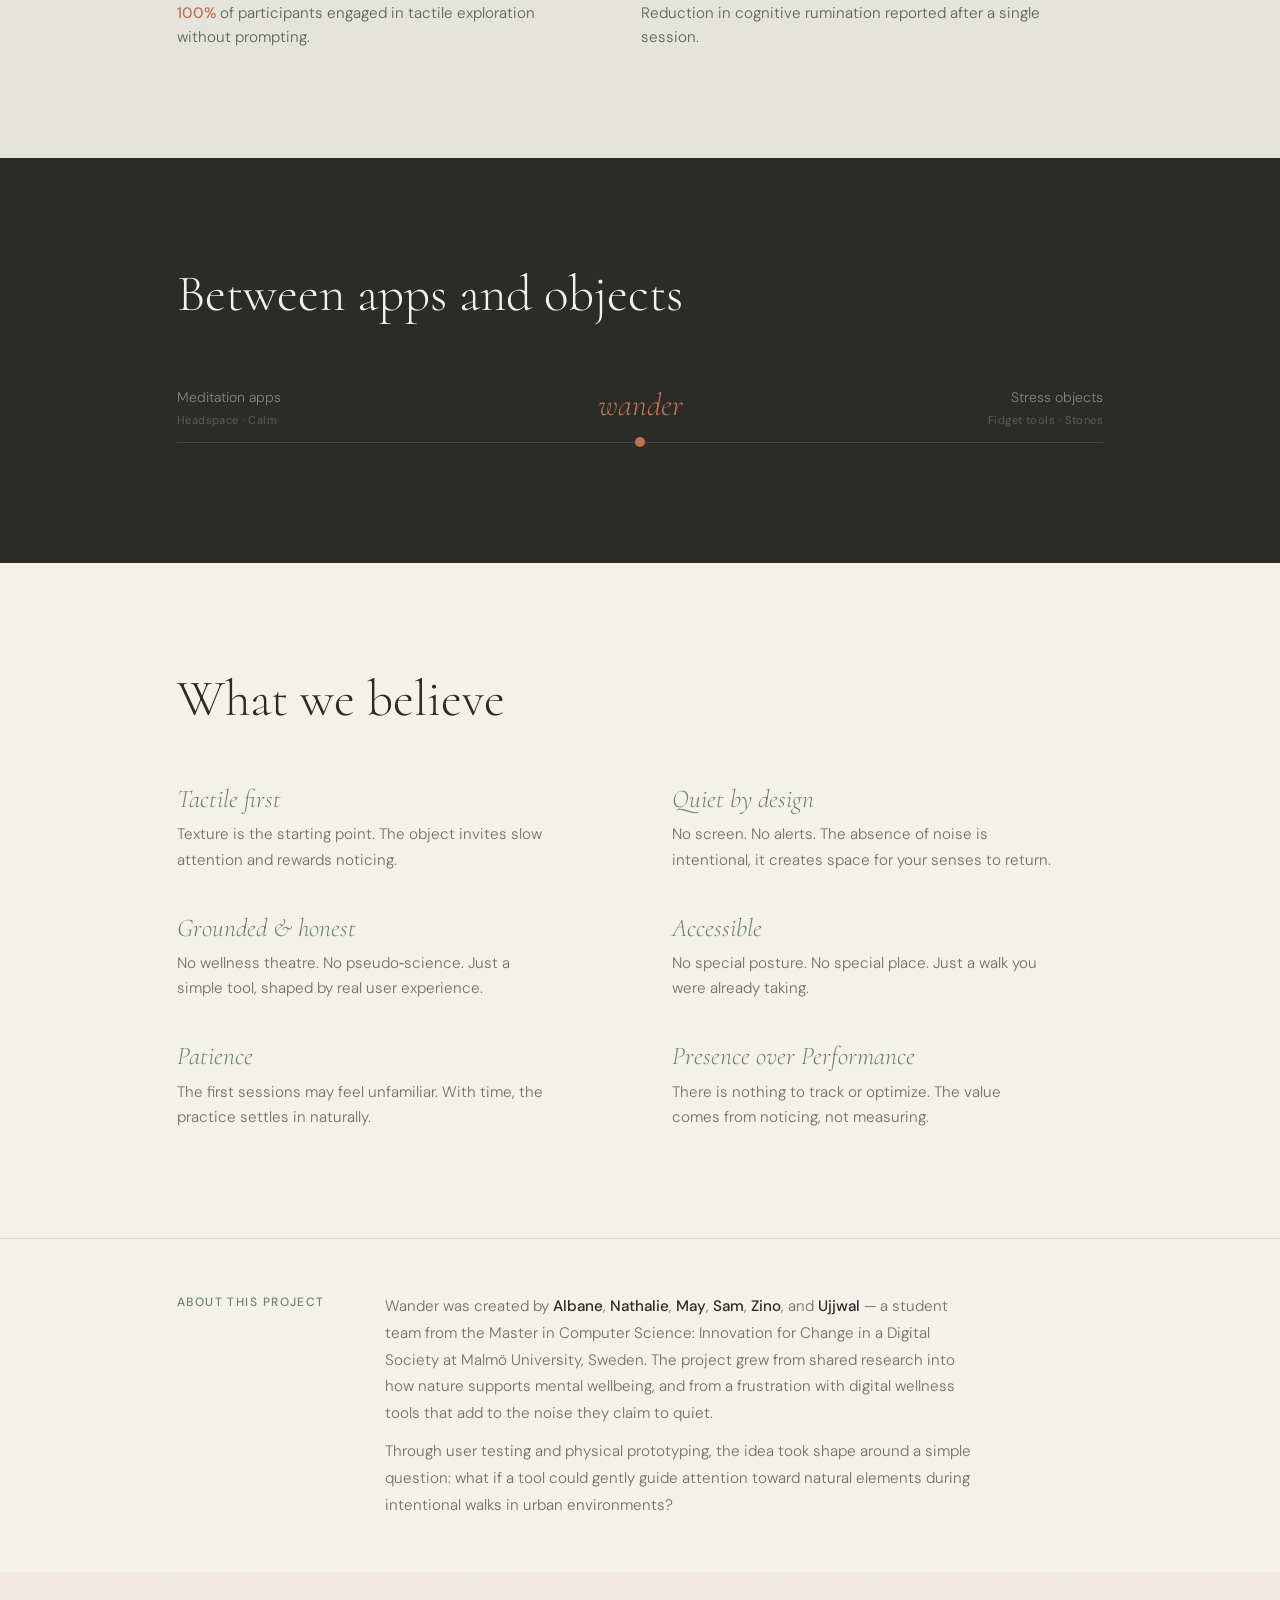
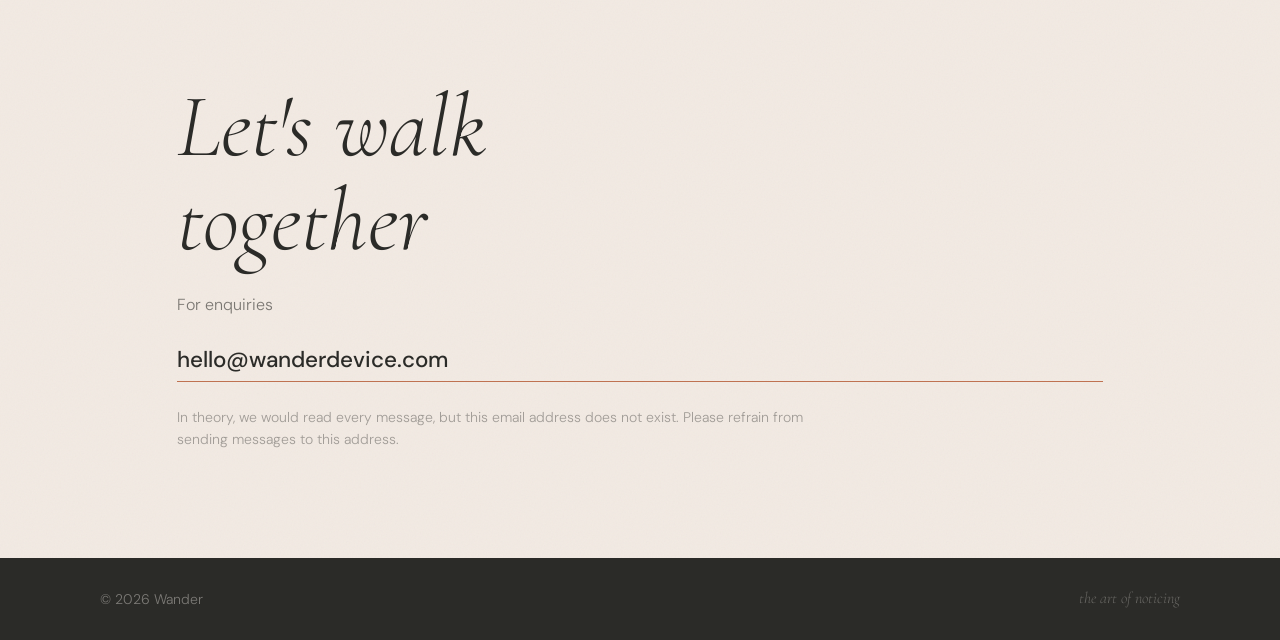
==== commit f5e7f82d: "refined texts in the different sections" ====
--- a/index.html
+++ b/index.html
@@ -40,7 +40,7 @@
 
       <div class="hero__content">
         <h1 id="hero-heading" class="hero__headline fade-in">the art<br>of noticing</h1>
-        <p class="hero__sub fade-in" style="--delay: 0.2s">A screen&#8209;free companion for intentional walks.</p>
+        <p class="hero__sub fade-in" style="--delay: 0.2s">A screen&#8209;free companion for personalized intentional walks</p>
         <a href="#how-it-works" class="hero__cta fade-in" style="--delay: 0.4s">Learn how it works ↓</a>
       </div>
     </section>
@@ -51,19 +51,19 @@
     <section id="problem" class="problem" aria-labelledby="problem-heading">
       <hr class="section-rule" aria-hidden="true">
       <div class="section-container">
-        <h2 id="problem-heading" class="problem__heading fade-in">Mindfulness shouldn't require stillness.</h2>
+        <h2 id="problem-heading" class="problem__heading fade-in">Mindfulness shouldn't require stillness</h2>
         <div class="problem__grid">
           <div class="problem__card fade-in" style="--delay: 0.1s">
             <span class="problem__label">Sitting still</span>
-            <p>Sitting meditation is inaccessible — or simply not how many people's minds work.</p>
+            <p>Sitting meditation is inaccessible for many — or simply not how some minds settle.</p>
           </div>
           <div class="problem__card fade-in" style="--delay: 0.2s">
             <span class="problem__label">More screen time</span>
-            <p>Most mindfulness apps add to the digital noise they're meant to relieve.</p>
+            <p>Most mindfulness apps add to the digital noise they promise to ease.</p>
           </div>
           <div class="problem__card fade-in" style="--delay: 0.3s">
             <span class="problem__label">No space to breathe</span>
-            <p>People want grounding during movement, not another item on a to&#8209;do list.</p>
+            <p>People want grounding woven into their movement, not another task to complete.</p>
           </div>
         </div>
       </div>
@@ -75,9 +75,10 @@
     <section id="solution" class="solution" aria-labelledby="solution-heading">
       <div class="section-container solution__inner">
         <div class="solution__text">
-          <h2 id="solution-heading" class="fade-in">A companion that meets you in motion.</h2>
-          <p class="fade-in" style="--delay: 0.1s">Wander is a handheld pebble&#8209;like device. Screen&#8209;free. Quiet. It guides your attention toward what's already present — texture, sound, temperature, light.</p>
-          <p class="fade-in" style="--delay: 0.2s">No app. No subscription. No instructions to follow. Just the weight of something in your hand, and the world around you.</p>
+          <h2 id="solution-heading" class="fade-in">A companion that meets you in motion</h2>
+          <p class="fade-in" style="--delay: 0.1s">Wander is a handheld, screen&#8209;free companion. Quiet by design, it draws your attention back to what surrounds you — the texture beneath your fingers, the shift of light, the sounds that sit beneath the city.</p>
+          <p class="fade-in" style="--delay: 0.2s">You don't need an app or a subscription. Only a small weight in your palm, and a walk that becomes more present with each step.</p>
+          <p class="fade-in" style="--delay: 0.2s">Each session is shaped by your surroundings. Wander suggests observations that make sense for your unique experience — the presence of trees, the rhythm of a street. It never asks you to notice waves when there are none.</p>
         </div>
         <div class="solution__visual fade-in" style="--delay: 0.15s" aria-hidden="true">
           <svg class="pebble" viewBox="0 0 200 260" fill="none" xmlns="http://www.w3.org/2000/svg">
@@ -103,7 +104,7 @@
          ================================================ -->
     <section id="how-it-works" class="how-it-works" aria-labelledby="hiw-heading">
       <div class="section-container">
-        <h2 id="hiw-heading" class="fade-in">How it works.</h2>
+        <h2 id="hiw-heading" class="fade-in">How it works</h2>
         <ol class="hiw__steps">
           <li class="hiw__step fade-in" style="--delay: 0.1s">
             <span class="hiw__numeral" aria-hidden="true">1</span>
@@ -129,7 +130,7 @@
          ================================================ -->
     <section id="insights" class="insights" aria-labelledby="insights-heading">
       <div class="section-container">
-        <h2 id="insights-heading" class="fade-in">What we heard.</h2>
+        <h2 id="insights-heading" class="fade-in">What we heard</h2>
         <div class="insights__grid">
           <blockquote class="insights__card fade-in" style="--delay: 0.1s">
             <p>&#8220;I kept turning it over in my hands. I didn't want to put it down.&#8221;</p>
@@ -156,7 +157,7 @@
          ================================================ -->
     <section id="positioning" class="positioning" aria-labelledby="positioning-heading">
       <div class="section-container">
-        <h2 id="positioning-heading" class="fade-in">Between apps and objects.</h2>
+        <h2 id="positioning-heading" class="fade-in">Between apps and objects</h2>
 
         <div class="positioning__spectrum fade-in" style="--delay: 0.15s" role="img" aria-label="Wander sits between meditation apps like Headspace and Calm, and stress objects like fidget tools and grounding stones.">
           <div class="spectrum__labels" aria-hidden="true">
@@ -178,8 +179,6 @@
             <span class="spectrum__line"></span>
           </div>
         </div>
-
-        <p class="positioning__body fade-in" style="--delay: 0.2s">Wander is a guided, embodied, screen&#8209;free tool for intentional walking. It sits in a space no product currently occupies.</p>
       </div>
     </section>
 
@@ -188,27 +187,31 @@
          ================================================ -->
     <section id="principles" class="principles" aria-labelledby="principles-heading">
       <div class="section-container">
-        <h2 id="principles-heading" class="fade-in">What we believe.</h2>
+        <h2 id="principles-heading" class="fade-in">What we believe</h2>
         <ul class="principles__grid">
           <li class="principles__item fade-in" style="--delay: 0.1s">
             <h3 class="principles__name">Tactile first</h3>
-            <p>Texture is the concept. The product rewards close attention.</p>
+            <p>Texture is the starting point. The object invites slow attention and rewards noticing.</p>
           </li>
           <li class="principles__item fade-in" style="--delay: 0.15s">
             <h3 class="principles__name">Quiet by design</h3>
-            <p>No screen. No notifications. Absence of noise is a feature.</p>
+            <p>No screen. No alerts. The absence of noise is intentional, it creates space for your senses to return.</p>
           </li>
           <li class="principles__item fade-in" style="--delay: 0.2s">
             <h3 class="principles__name">Grounded &amp; honest</h3>
-            <p>No wellness theatre. No pseudo&#8209;science. No promises.</p>
+            <p>No wellness theatre. No pseudo&#8209;science. Just a simple tool, shaped by real user experience.</p>
           </li>
           <li class="principles__item fade-in" style="--delay: 0.25s">
             <h3 class="principles__name">Accessible</h3>
-            <p>No special posture. No special place. Just a walk.</p>
-          </li>
-          <li class="principles__item principles__item--wide fade-in" style="--delay: 0.3s">
-            <h3 class="principles__name">Patient</h3>
-            <p>First sessions feel awkward. Third sessions feel natural.</p>
+            <p>No special posture. No special place. Just a walk you were already taking.</p>
+          </li>
+          <li class="principles__item fade-in" style="--delay: 0.3s">
+            <h3 class="principles__name">Patience</h3>
+            <p>The first sessions may feel unfamiliar. With time, the practice settles in naturally.</p>
+          </li>
+          <li class="principles__item fade-in" style="--delay: 0.3s">
+            <h3 class="principles__name">Presence over Performance</h3>
+            <p>There is nothing to track or optimize. The value comes from noticing, not measuring.</p>
           </li>
         </ul>
       </div>
@@ -221,8 +224,8 @@
       <div class="section-container about__inner">
         <span id="about-heading" class="about__label fade-in">About this project</span>
         <div class="about__body fade-in fade-in--delay-1">
-          <p>Wander was created by <strong>Albane</strong>, <strong>Nathalie</strong>, <strong>May</strong>, <strong>Sam</strong>, <strong>Zino</strong>, and <strong>Ujjwal</strong> — a student team from the <italic>Master in Computer Science: Innovation for Change in a Digital Society</italic> at Malmö University, Sweden. It grew from shared research into the effects of nature on mental wellbeing, and a frustration with digital wellness tools that add to the noise they promise to quiet.</p>
-          <p>The project evolved through user testing and physical prototyping, guided by one question: what if the tool could guide attention toward natural elements during intentional walks in urban environments?</p>
+          <p>Wander was created by <strong>Albane</strong>, <strong>Nathalie</strong>, <strong>May</strong>, <strong>Sam</strong>, <strong>Zino</strong>, and <strong>Ujjwal</strong> — a student team from the <italic>Master in Computer Science: Innovation for Change in a Digital Society</italic> at Malmö University, Sweden. The project grew from shared research into how nature supports mental wellbeing, and from a frustration with digital wellness tools that add to the noise they claim to quiet.</p>
+          <p>Through user testing and physical prototyping, the idea took shape around a simple question: what if a tool could gently guide attention toward natural elements during intentional walks in urban environments?</p>
         </div>
       </div>
     </section>
@@ -233,10 +236,10 @@
 
     <section id="contact" class="contact" aria-labelledby="contact-heading">
       <div class="section-container contact__inner">
-        <h2 id="contact-heading" class="contact__heading fade-in">Let's walk<br>together.</h2>
-        <p class="contact__sub fade-in" style="--delay: 0.1s">For partnership, investment, and early adopter enquiries.</p>
+        <h2 id="contact-heading" class="contact__heading fade-in">Let's walk<br>together</h2>
+        <p class="contact__sub fade-in" style="--delay: 0.1s">For enquiries</p>
         <a href="mailto:hello@wanderdevice.com" class="contact__email fade-in" style="--delay: 0.2s">hello@wanderdevice.com</a>
-        <p class="contact__note fade-in" style="--delay: 0.3s">We read every message.</p>
+        <p class="contact__note fade-in" style="--delay: 0.3s">In theory, we would read every message, but this email address does not exist. Please refrain from sending messages to this address.</p>
       </div>
     </section>
 
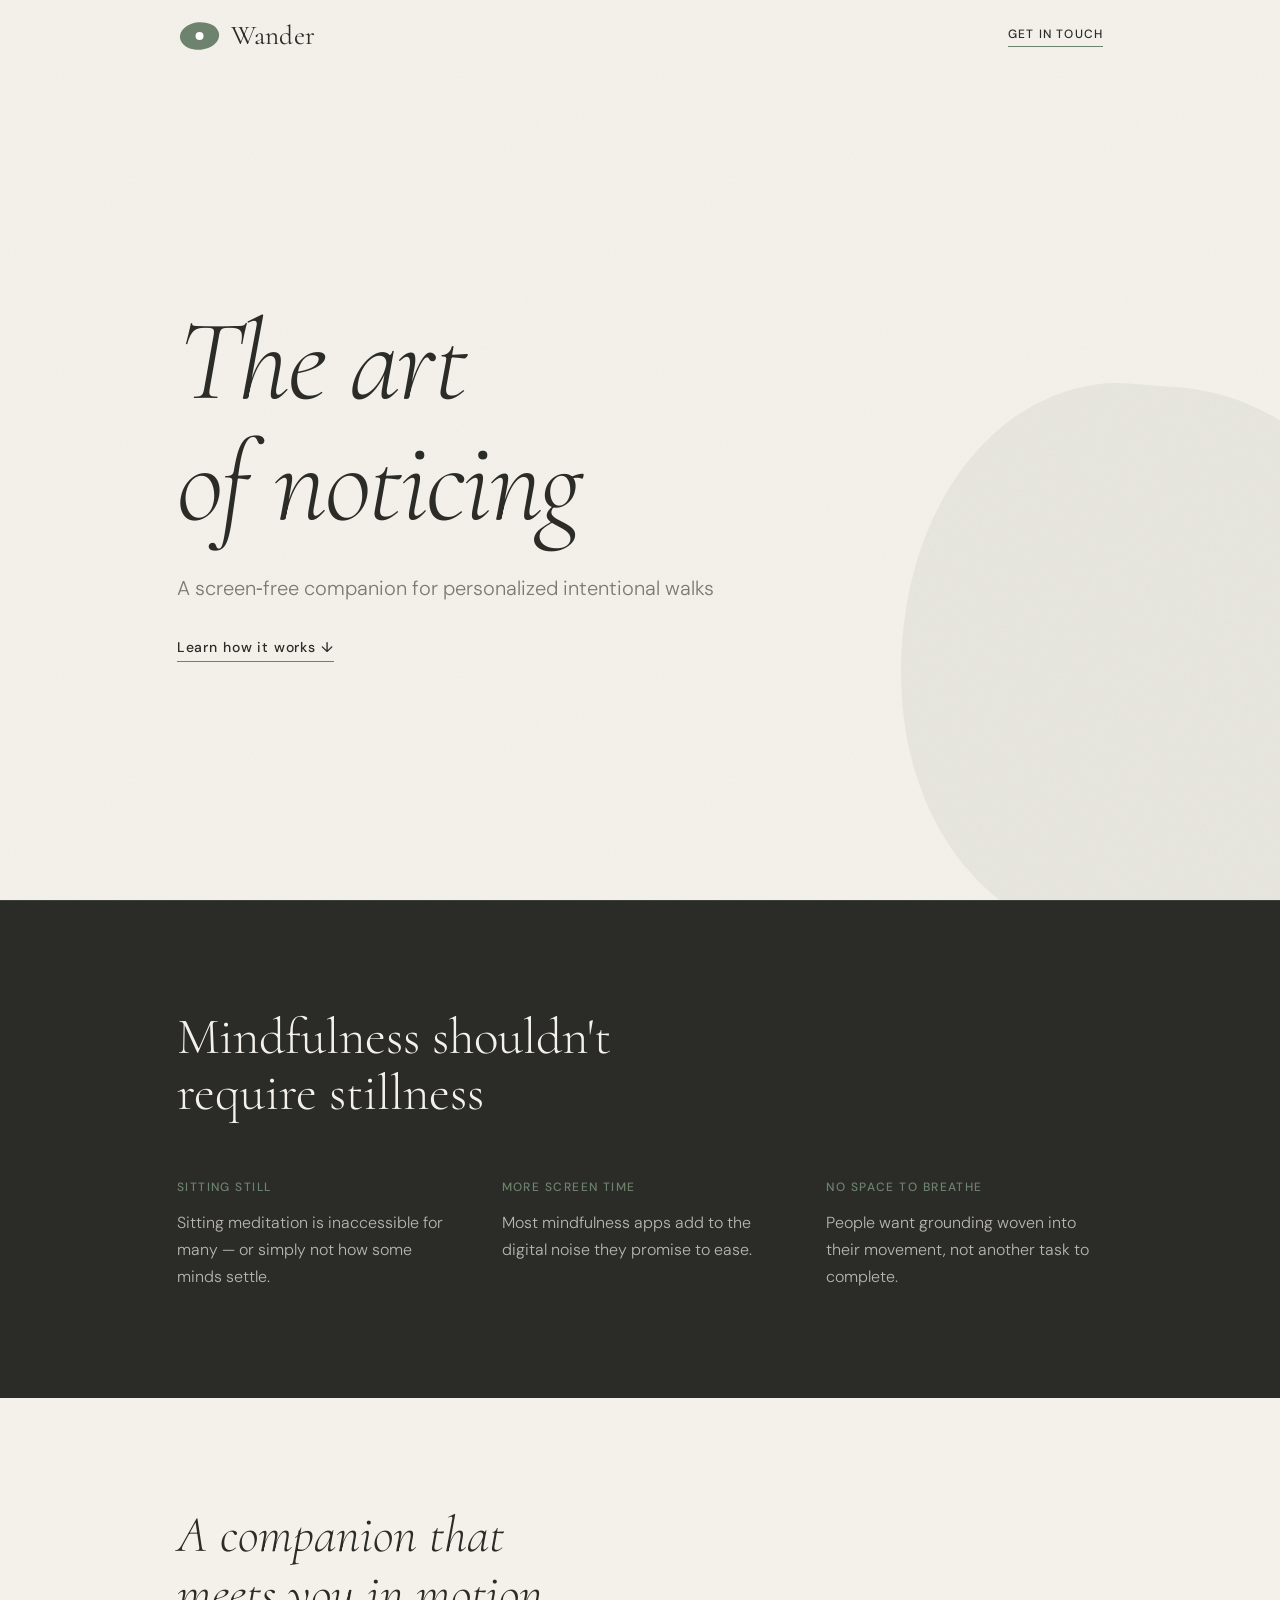
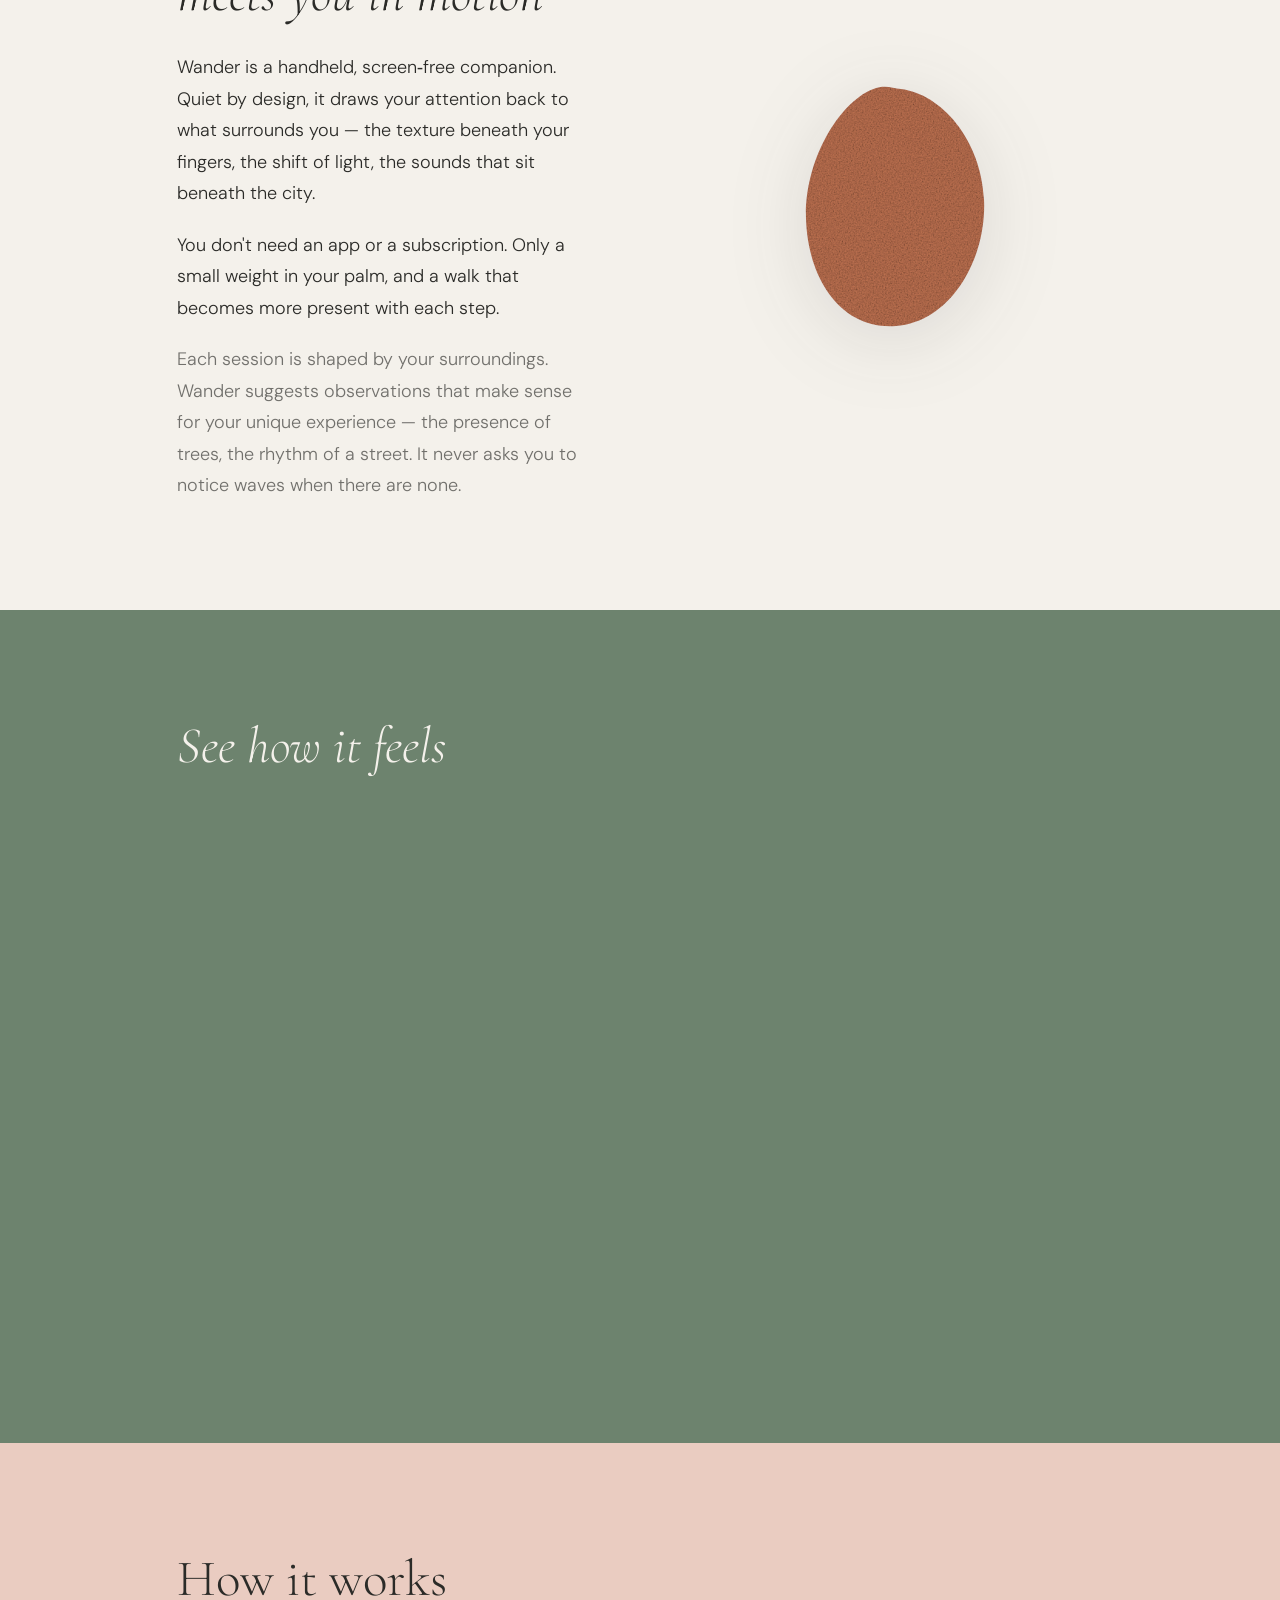
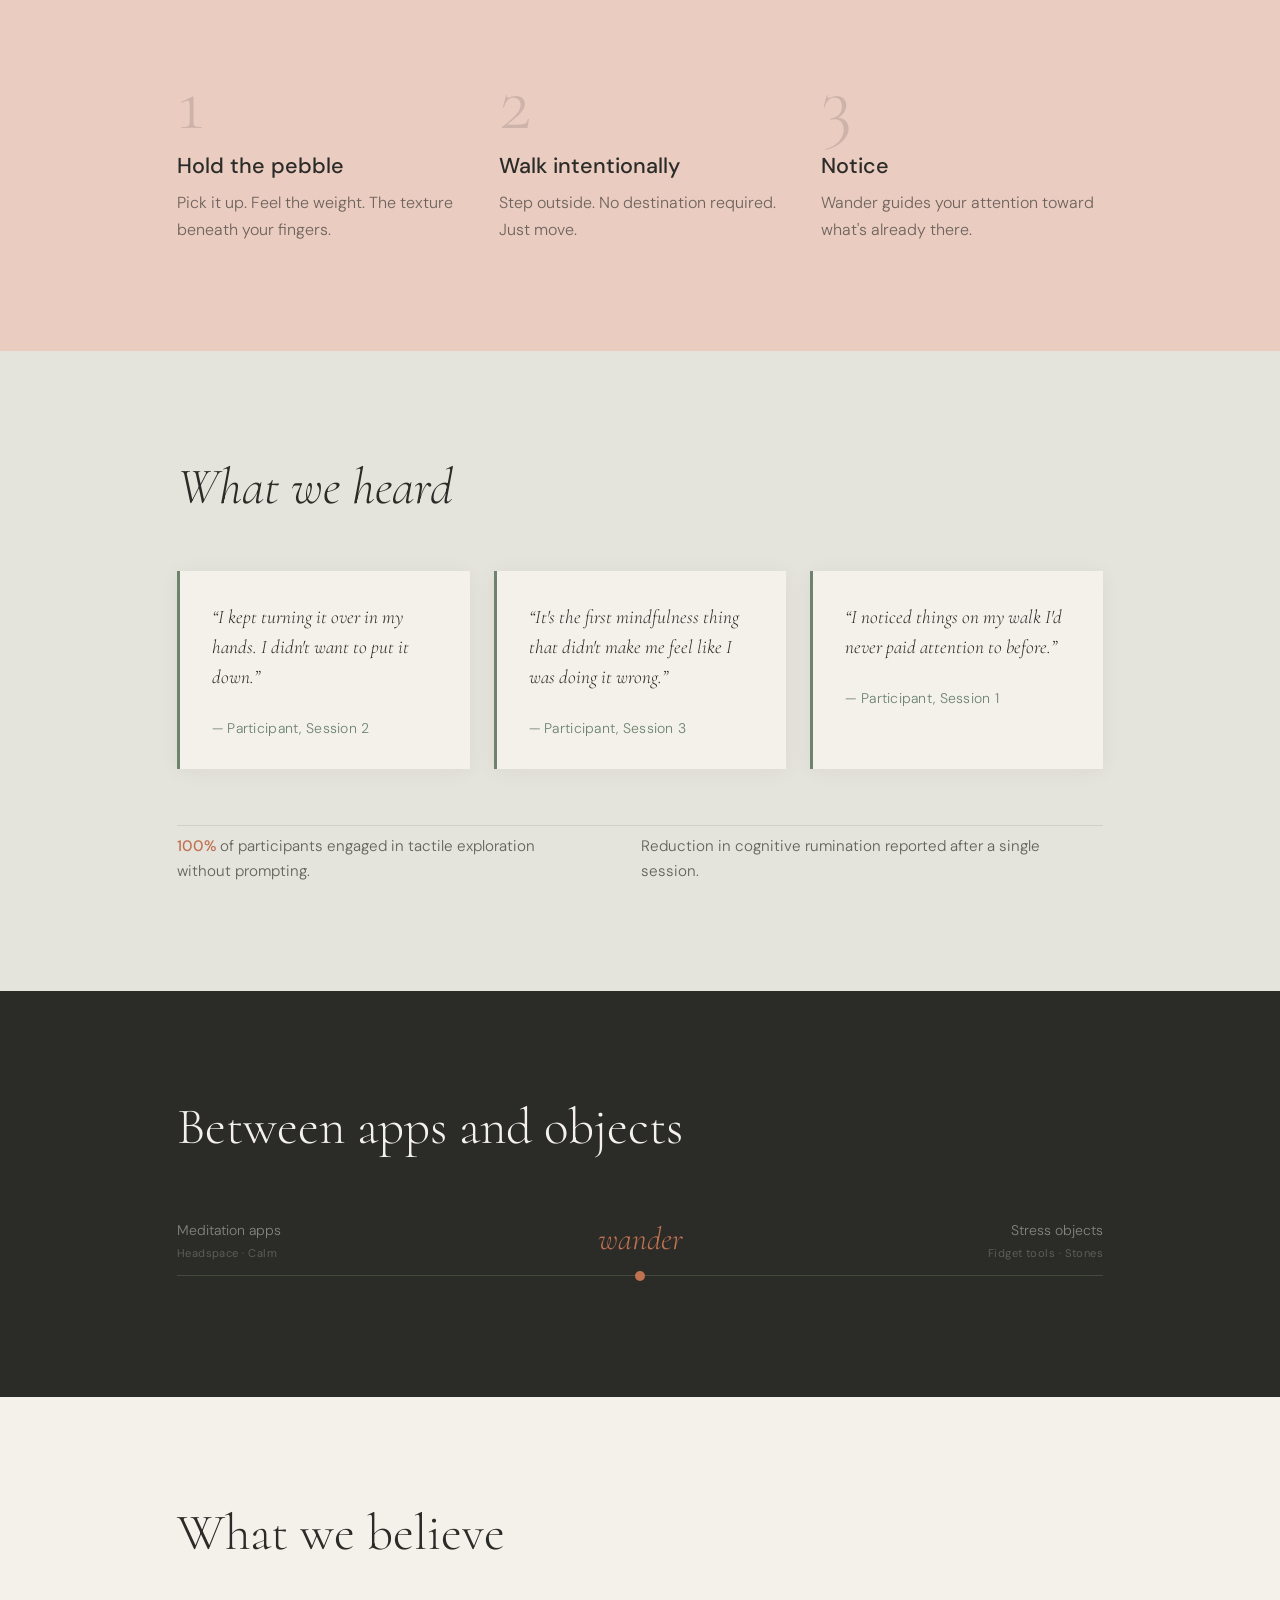
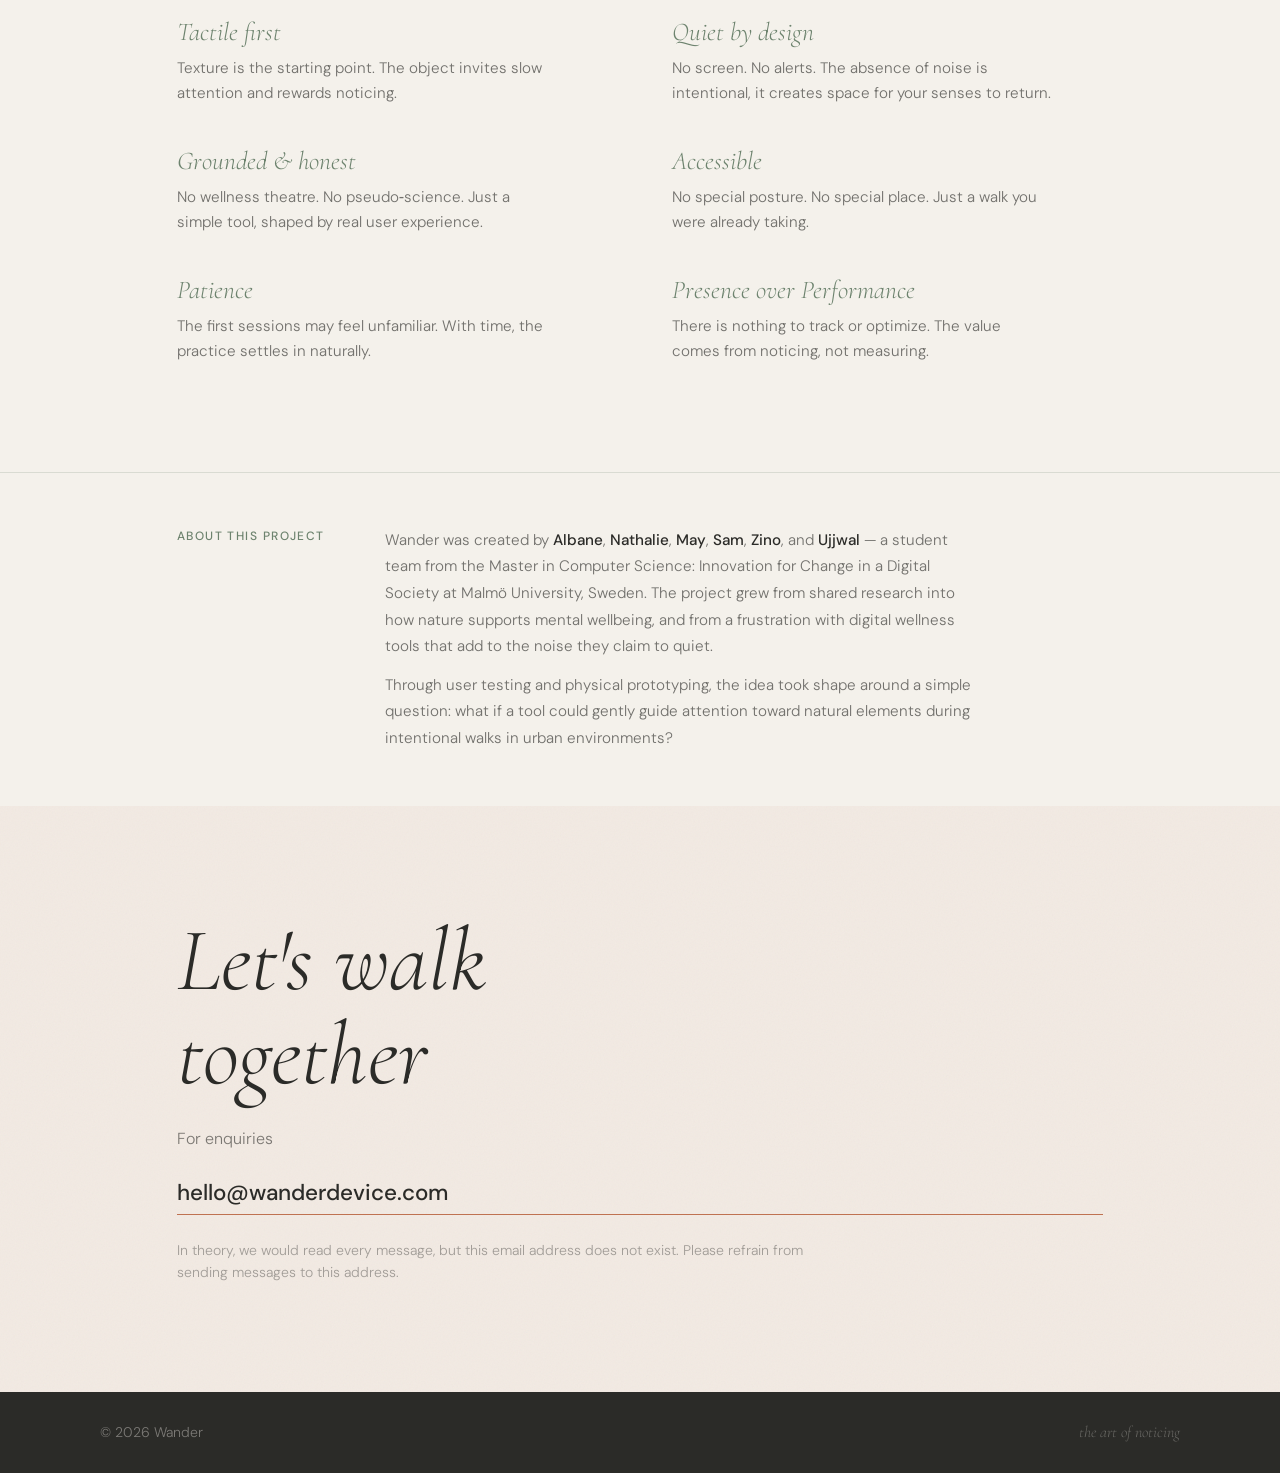
==== commit 6c5629a3: "video section" ====
--- a/index.html
+++ b/index.html
@@ -39,7 +39,7 @@
       </svg>
 
       <div class="hero__content">
-        <h1 id="hero-heading" class="hero__headline fade-in">the art<br>of noticing</h1>
+        <h1 id="hero-heading" class="hero__headline fade-in">The art<br>of noticing</h1>
         <p class="hero__sub fade-in" style="--delay: 0.2s">A screen&#8209;free companion for personalized intentional walks</p>
         <a href="#how-it-works" class="hero__cta fade-in" style="--delay: 0.4s">Learn how it works ↓</a>
       </div>
@@ -100,6 +100,24 @@
     </section>
 
     <!-- ================================================
+     VIDEO SECTION
+     ================================================ -->
+    <section id="video" class="video" aria-labelledby="video-heading">
+      <div class="section-container video__inner fade-in">
+        <h2 id="video-heading" class="video__title">See how it feels</h2>
+        <div class="video__wrapper">
+          <iframe
+            src="https://www.youtube.com/embed/uQ-oREOqwhQ"
+            title="Wander promo video"
+            frameborder="0"
+            allow="accelerometer; autoplay; clipboard-write; encrypted-media; gyroscope; picture-in-picture"
+            allowfullscreen>
+          </iframe>
+        </div>
+      </div>
+    </section>
+
+    <!-- ================================================
          4. HOW IT WORKS
          ================================================ -->
     <section id="how-it-works" class="how-it-works" aria-labelledby="hiw-heading">
--- a/css/styles.css
+++ b/css/styles.css
@@ -412,7 +412,41 @@
   .pebble { width: 200px; }
 }
 
-/* 10. How It Works
+/* 10. Video
+   ---------------------------------------------------------- */
+.video {
+  background: var(--sage);
+}
+
+.video__inner {
+  display: flex;
+  flex-direction: column;
+  align-items: center;
+  gap: 2.5rem;
+}
+
+.video__title {
+  font-family: var(--font-display);
+  font-style: italic;
+  font-weight: 300;
+  font-size: var(--h2);
+  color: var(--parch);
+  align-self: flex-start;
+}
+
+.video__wrapper {
+  width: 100%;
+}
+
+.video__wrapper iframe {
+  display: block;
+  width: 100%;
+  aspect-ratio: 16 / 9;
+  border: none;
+  border-radius: 4px;
+}
+
+/* 11. How It Works
    ---------------------------------------------------------- */
 .how-it-works {
   background: var(--sky);
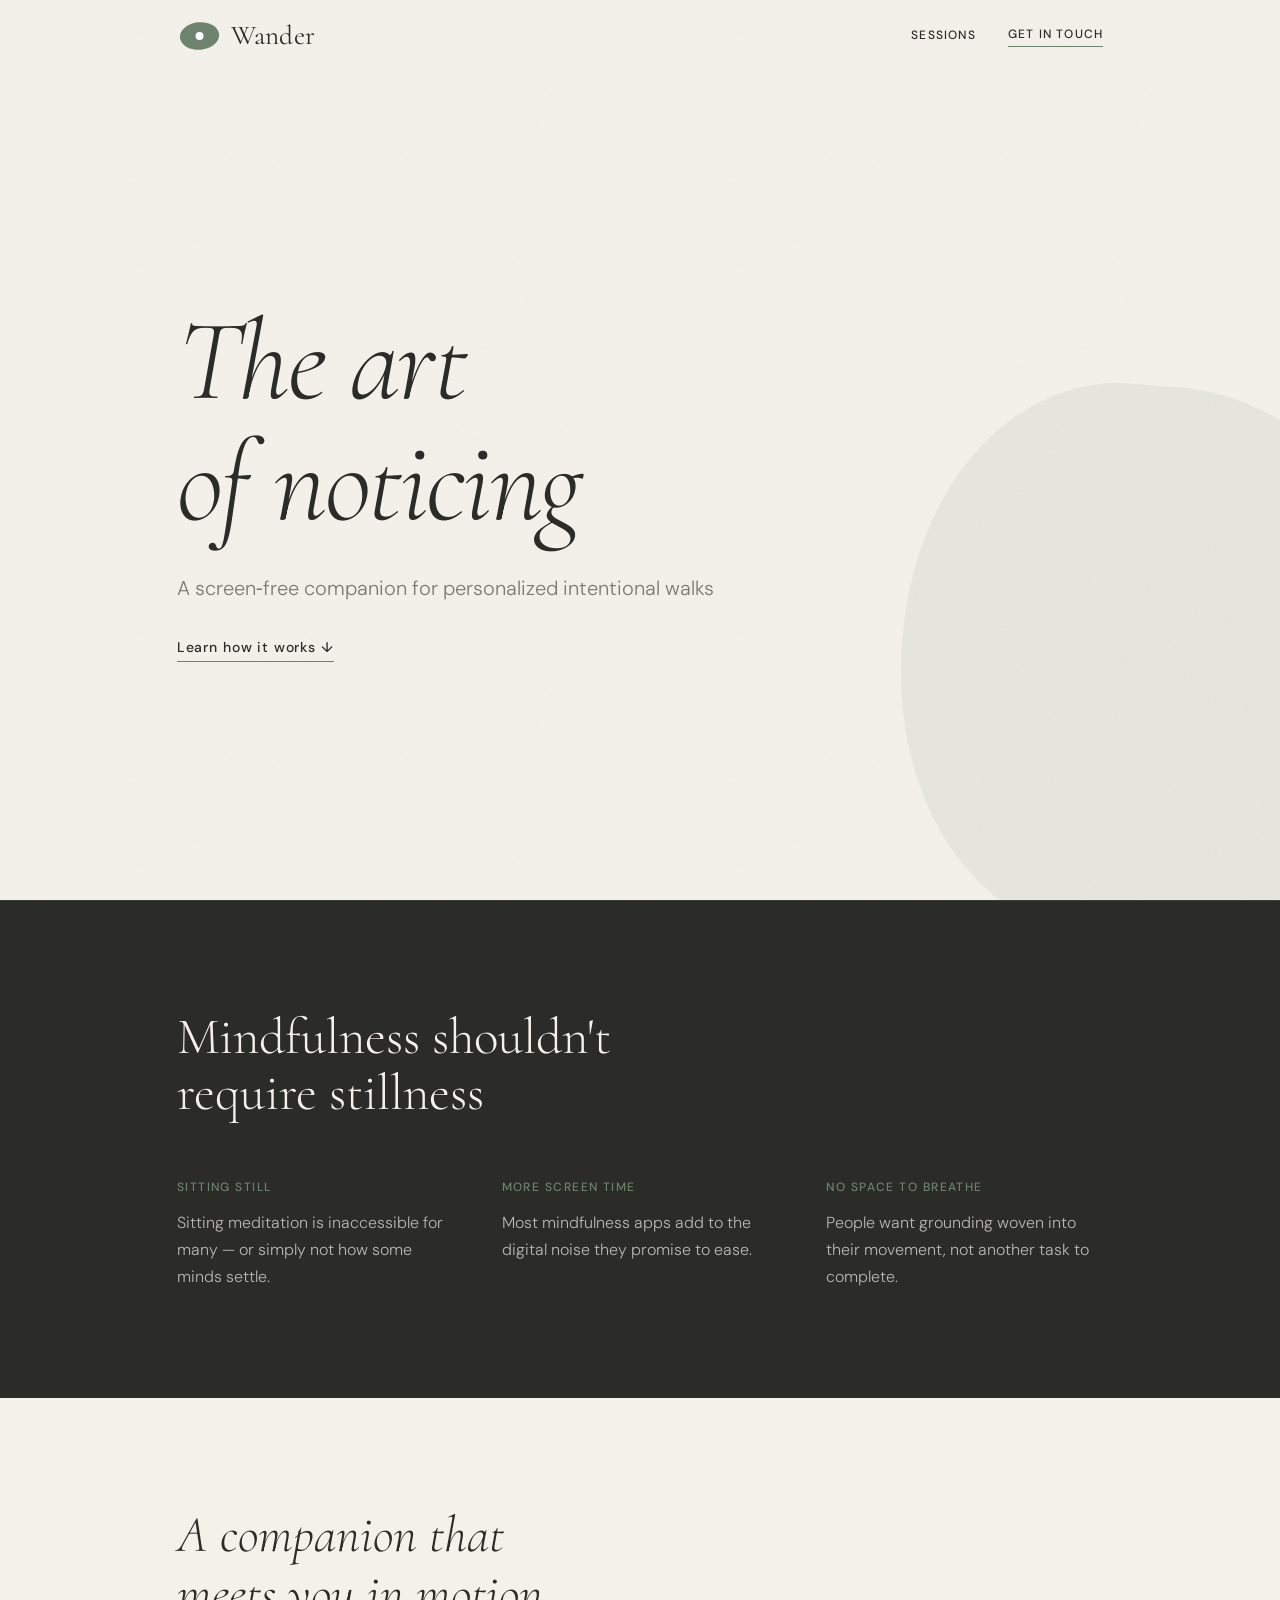
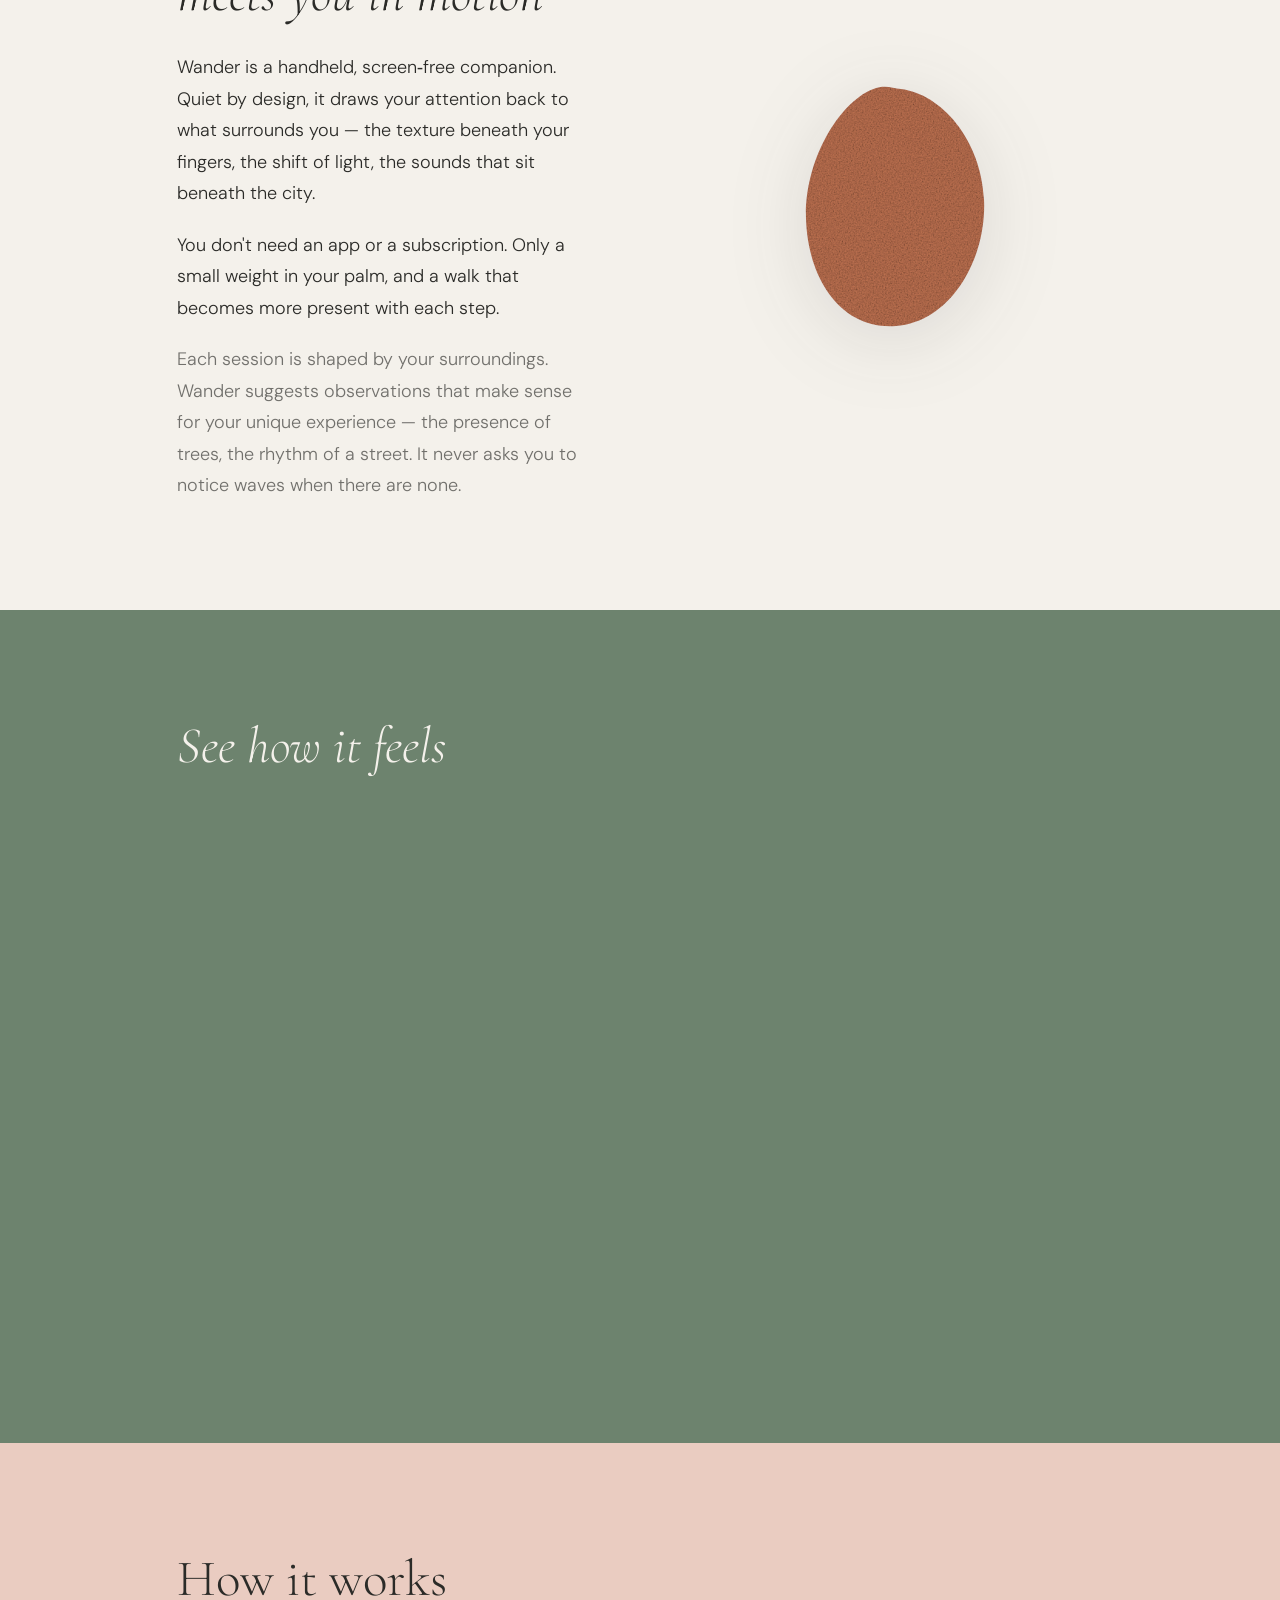
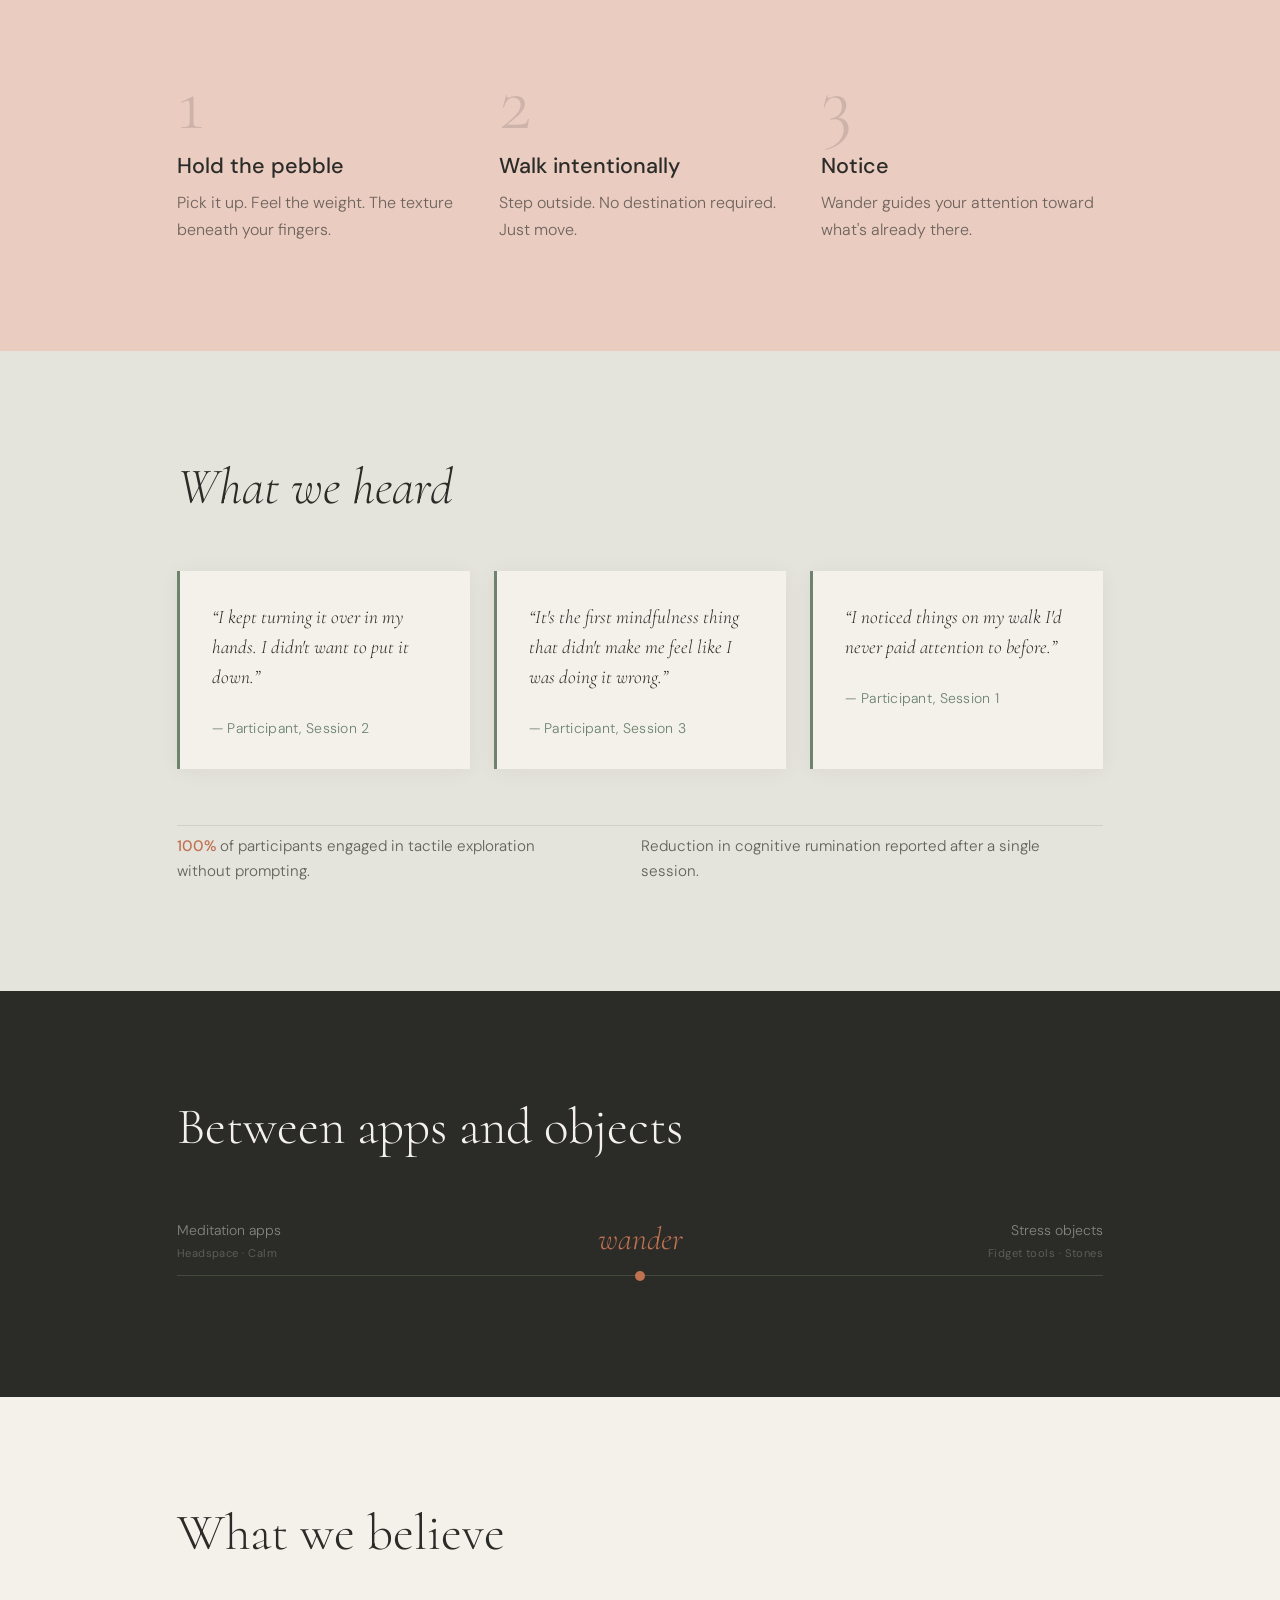
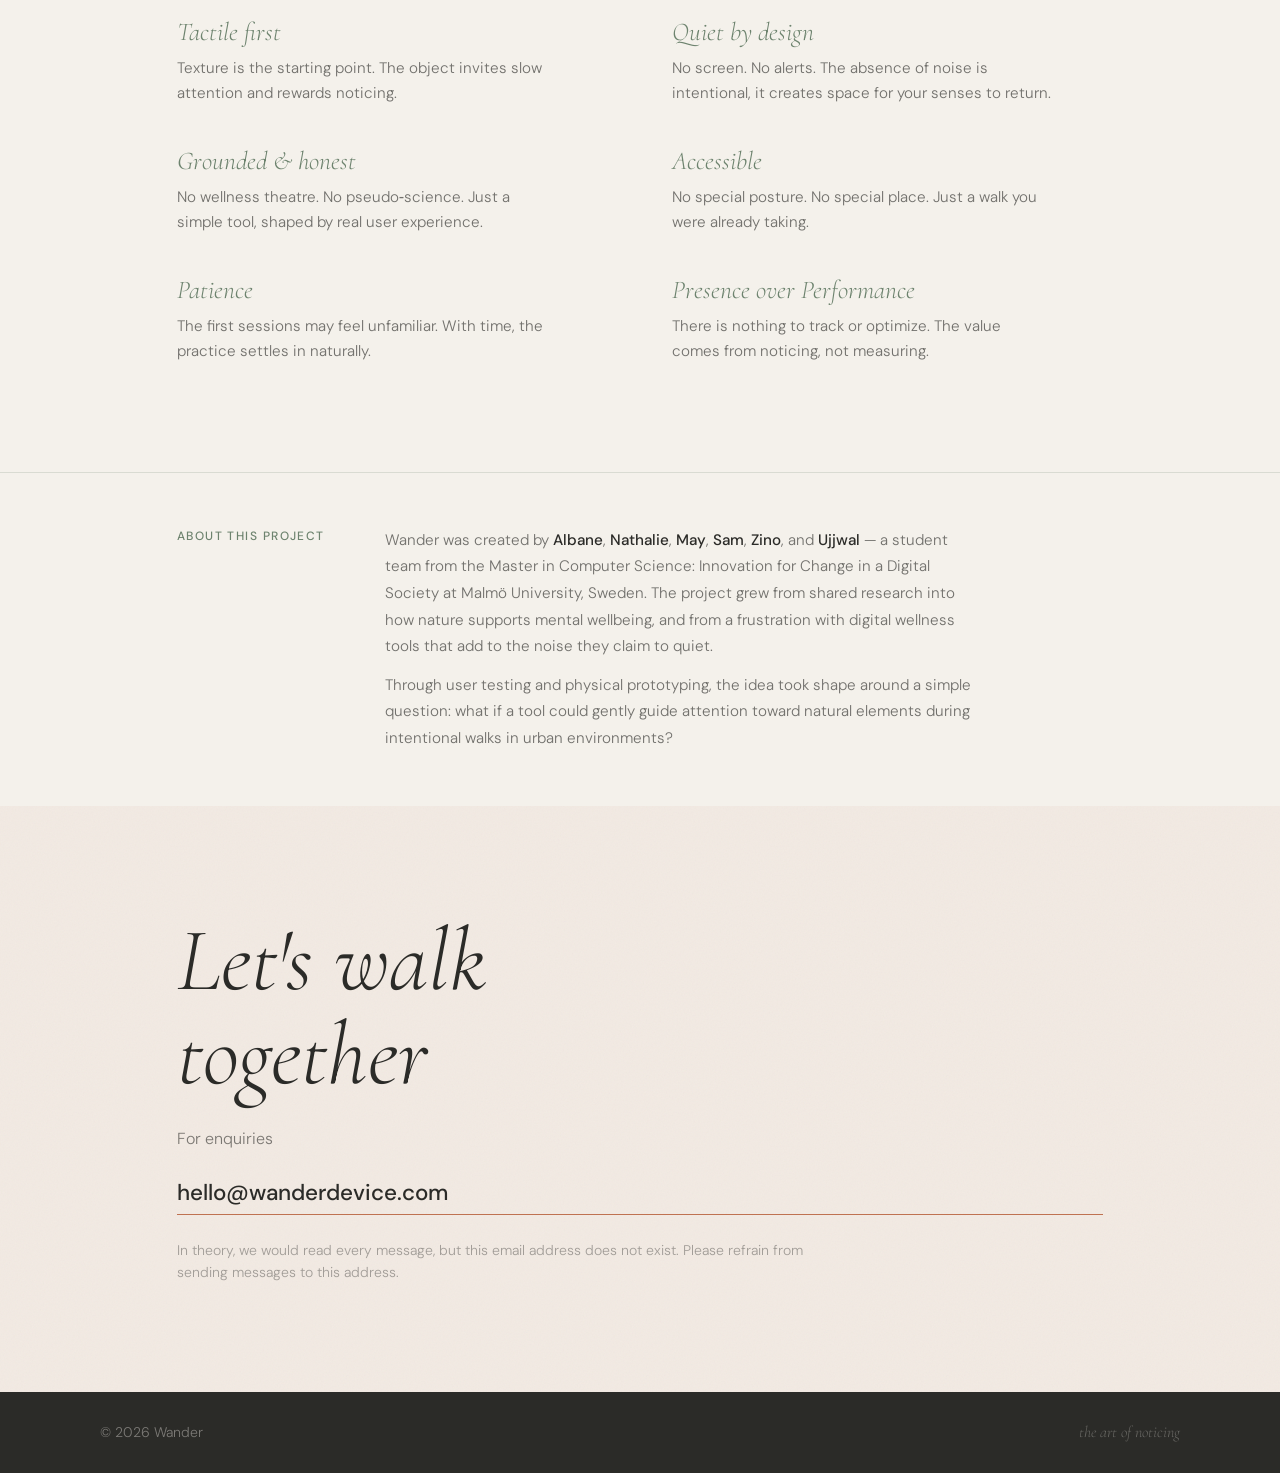
==== commit 2ebe3187: "service page init" ====
--- a/index.html
+++ b/index.html
@@ -23,7 +23,10 @@
           </svg>
           <span class="logo__text">Wander</span>
         </a>
-      <a href="#contact" class="nav__cta">Get in touch</a>
+      <div class="nav__links">
+        <a href="sessions.html" class="nav__link">Sessions</a>
+        <a href="#contact" class="nav__cta">Get in touch</a>
+      </div>
     </div>
   </nav>
 
--- a/css/styles.css
+++ b/css/styles.css
@@ -195,6 +195,33 @@
   line-height: 1;
 }
 
+.nav__links {
+  display: flex;
+  align-items: center;
+  gap: 2rem;
+}
+
+.nav__link {
+  font-family: var(--font-body);
+  font-size: var(--label);
+  font-weight: 500;
+  color: var(--slate);
+  text-decoration: none;
+  letter-spacing: 0.1em;
+  text-transform: uppercase;
+  transition: color 0.2s;
+}
+
+.nav__link:hover,
+.nav__link:focus-visible {
+  color: var(--sage);
+  outline: none;
+}
+
+.nav__link--active {
+  color: var(--sage);
+}
+
 .nav__cta {
   font-family: var(--font-body);
   font-size: var(--label);
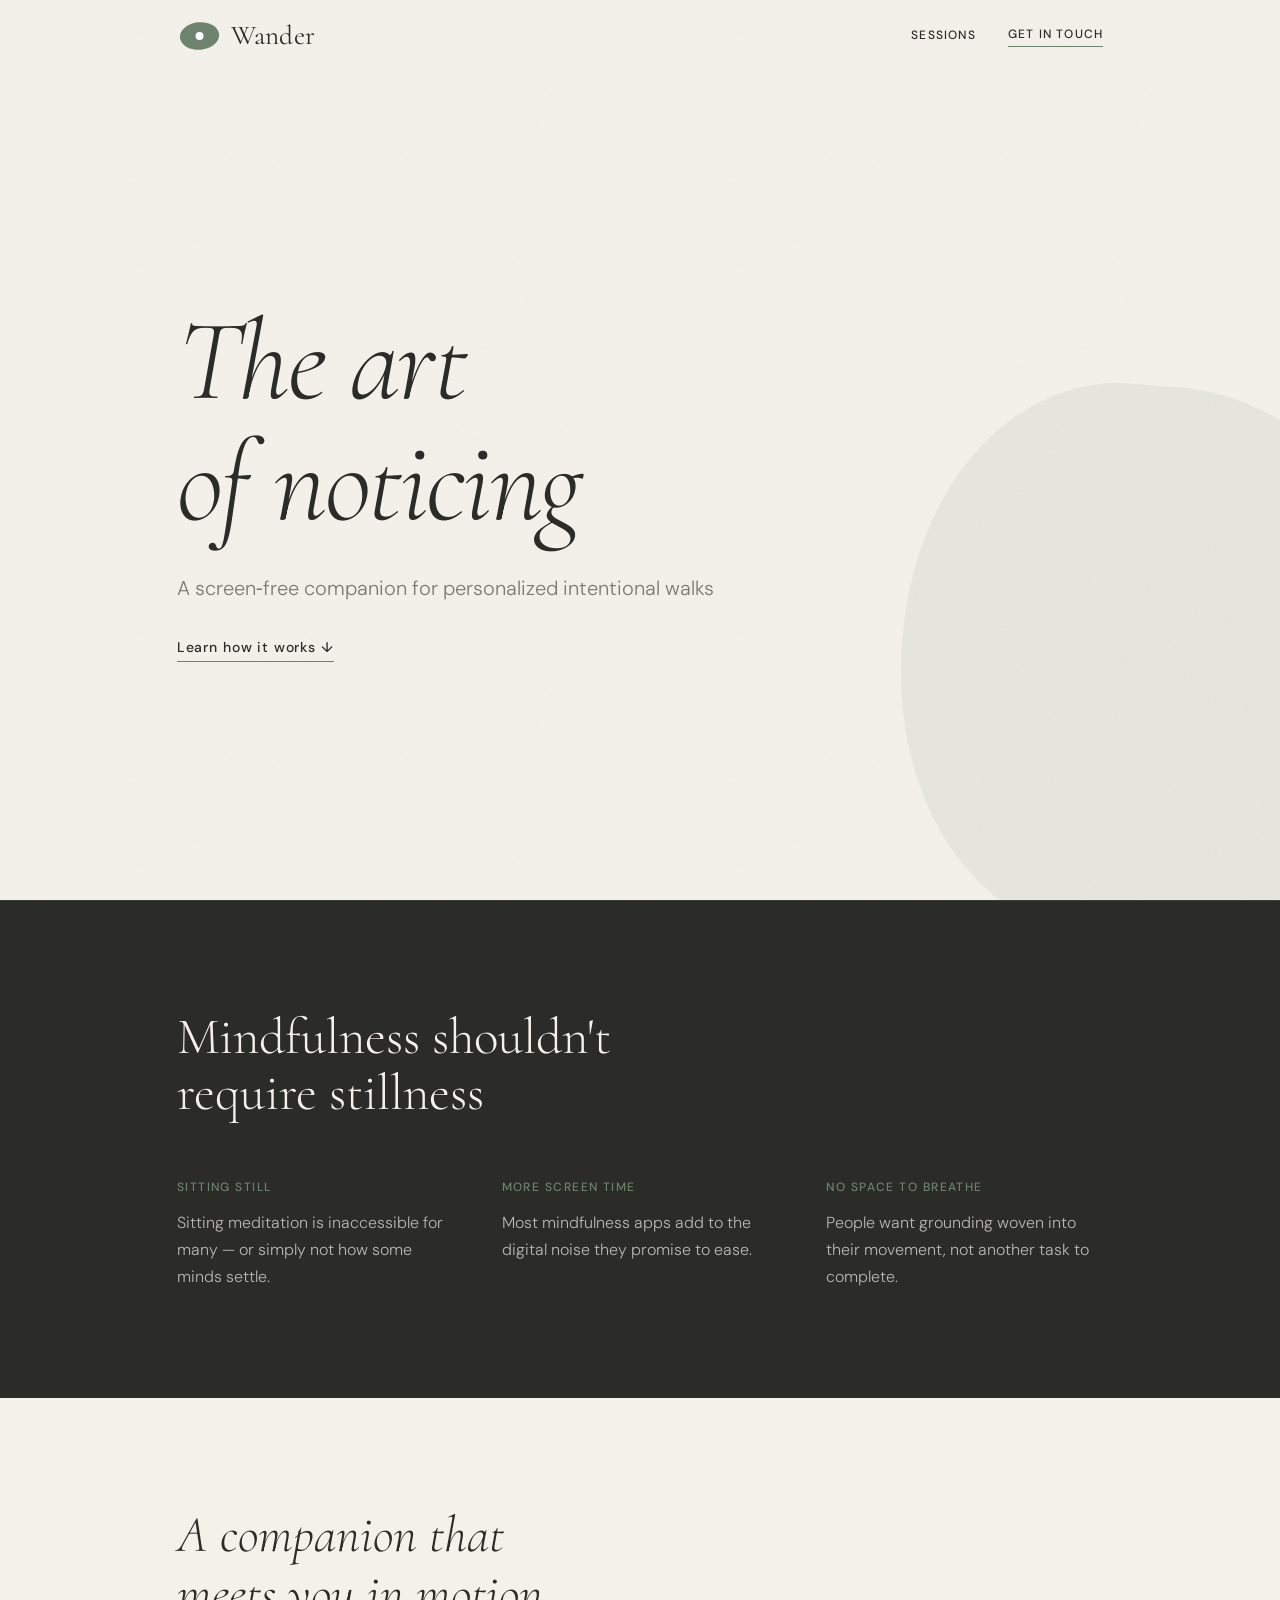
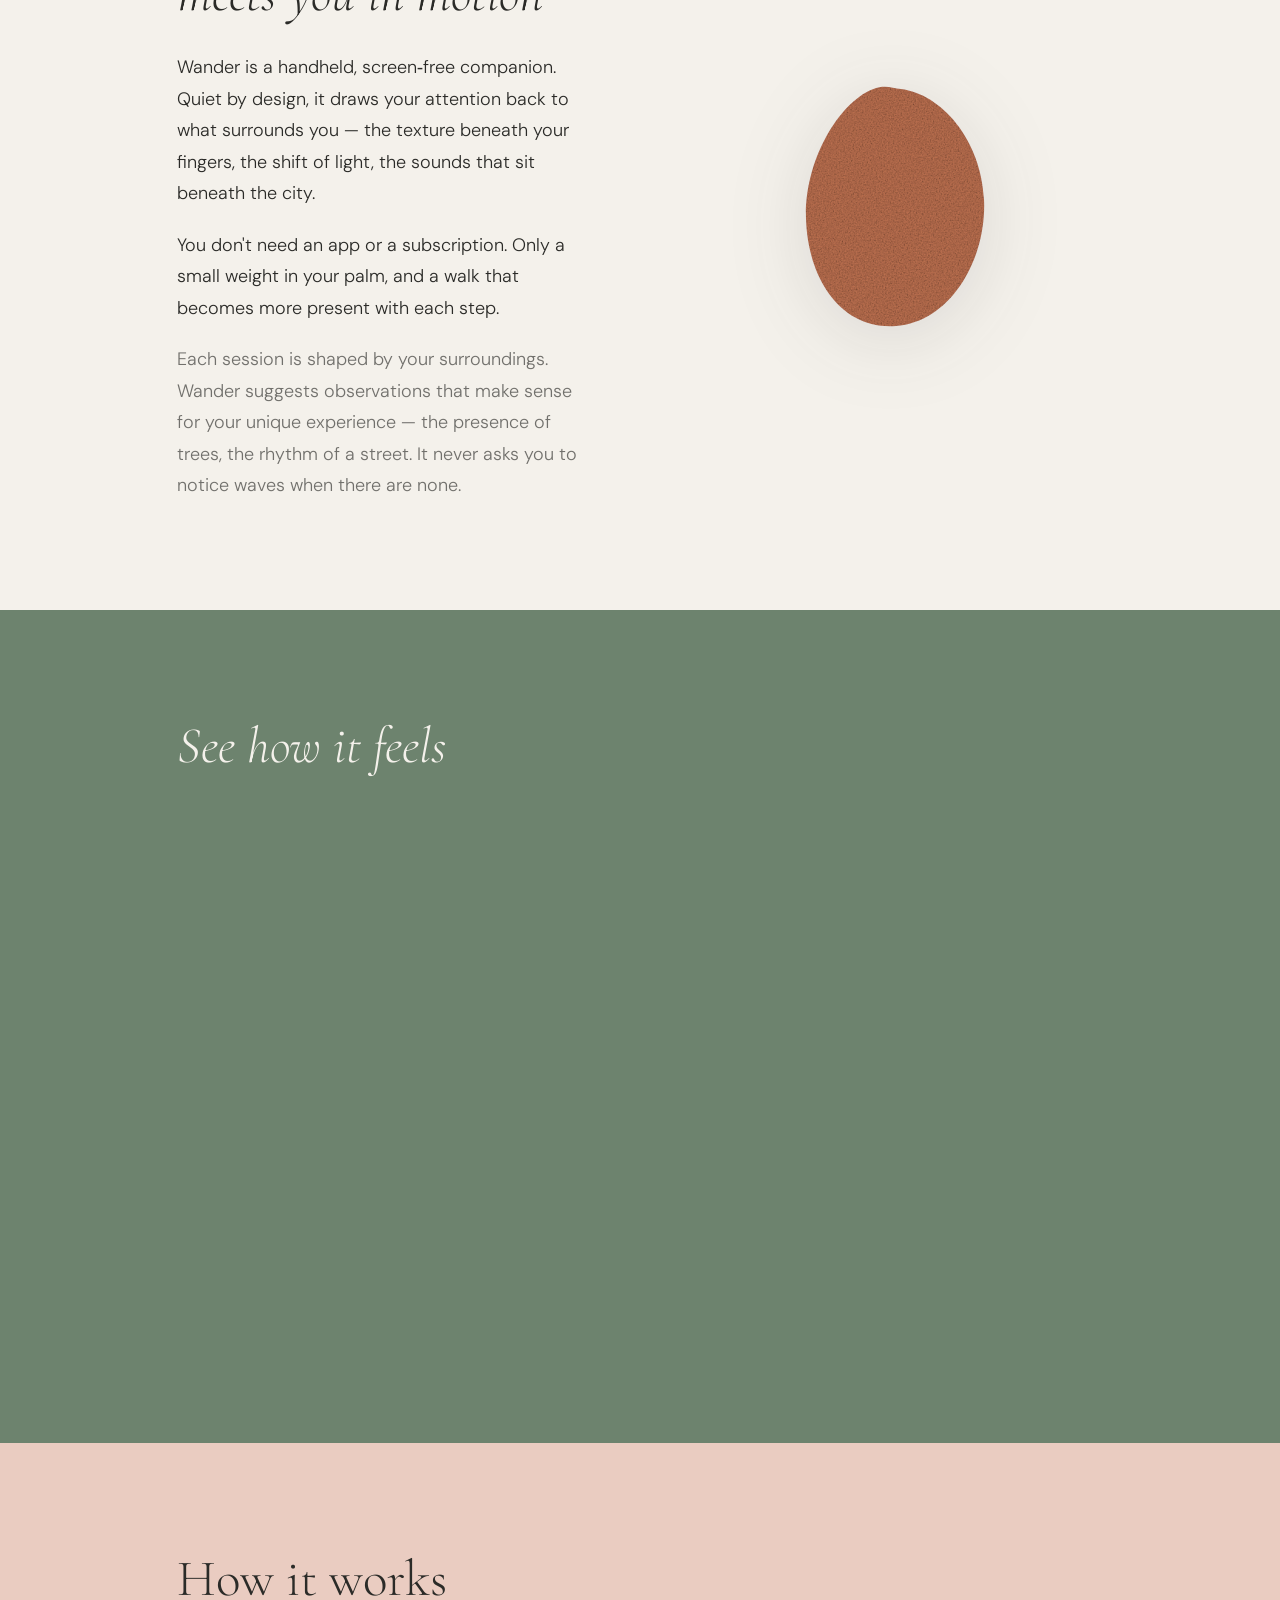
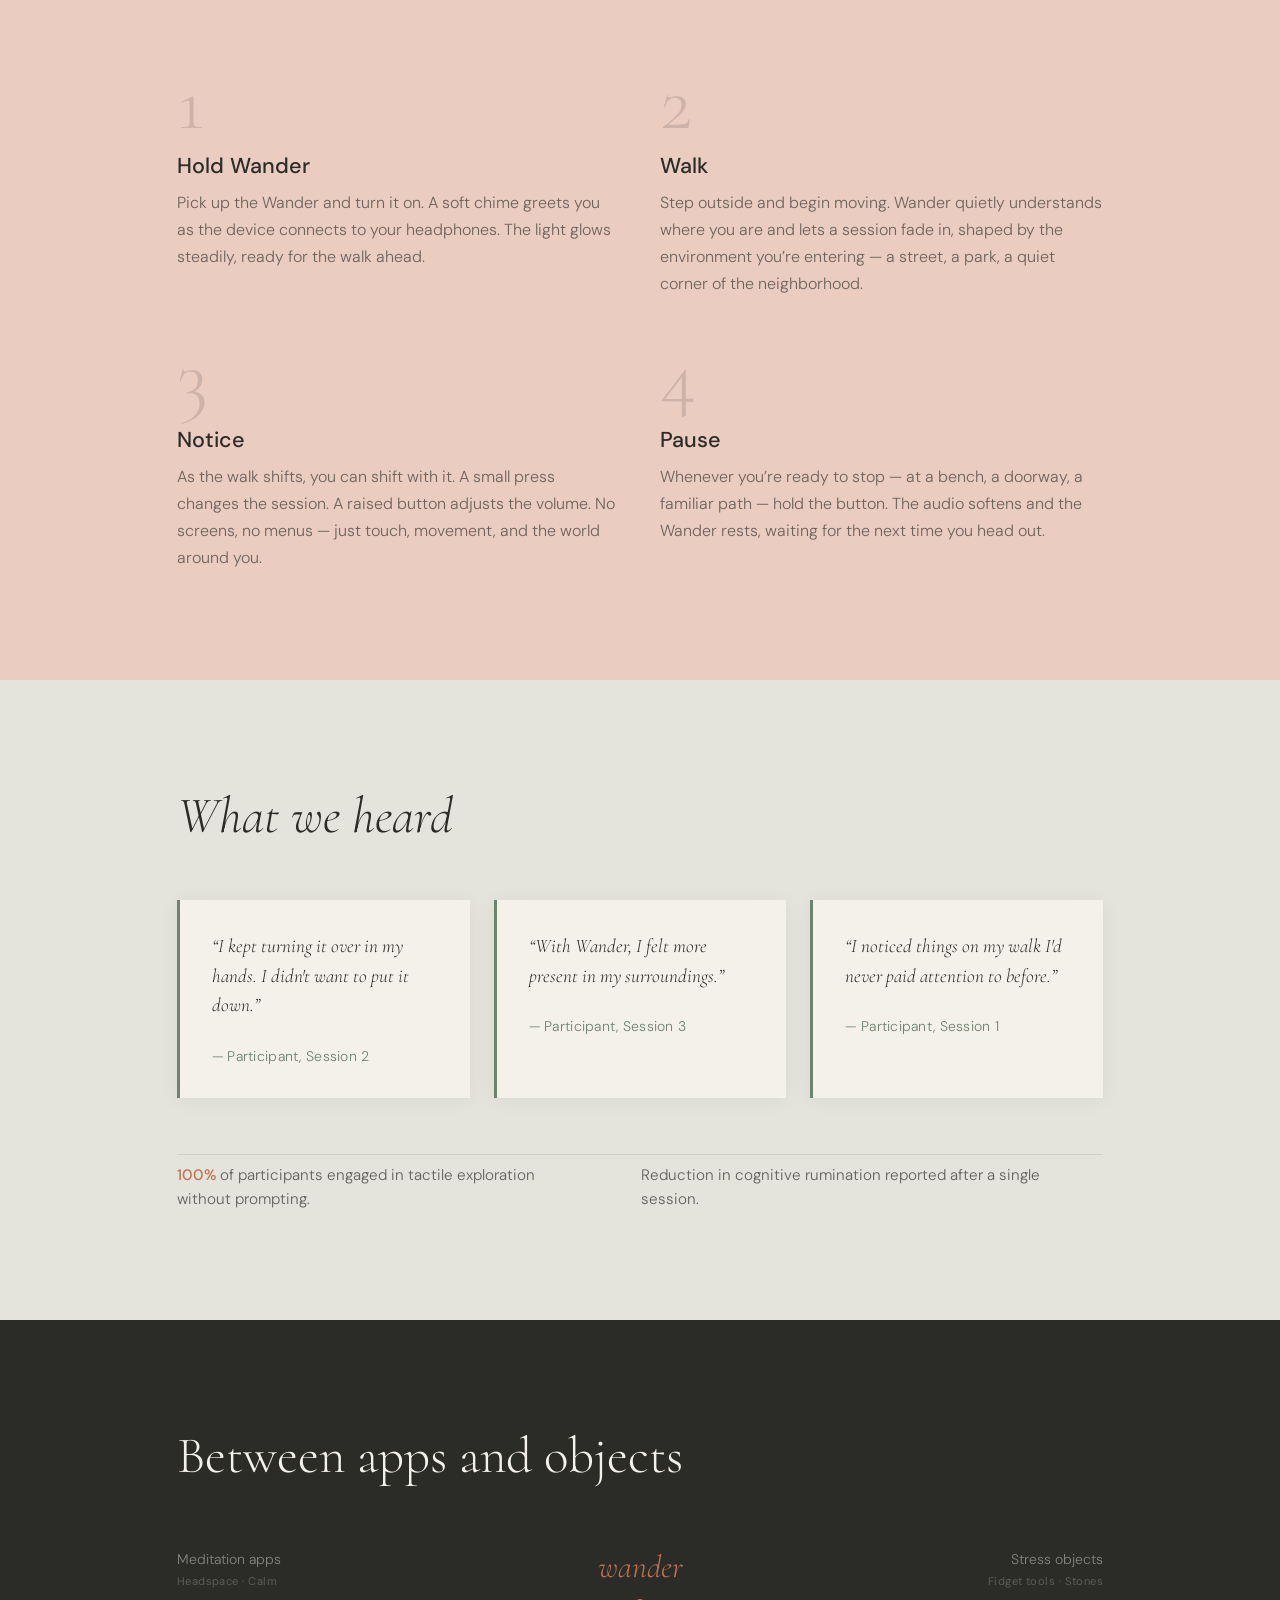
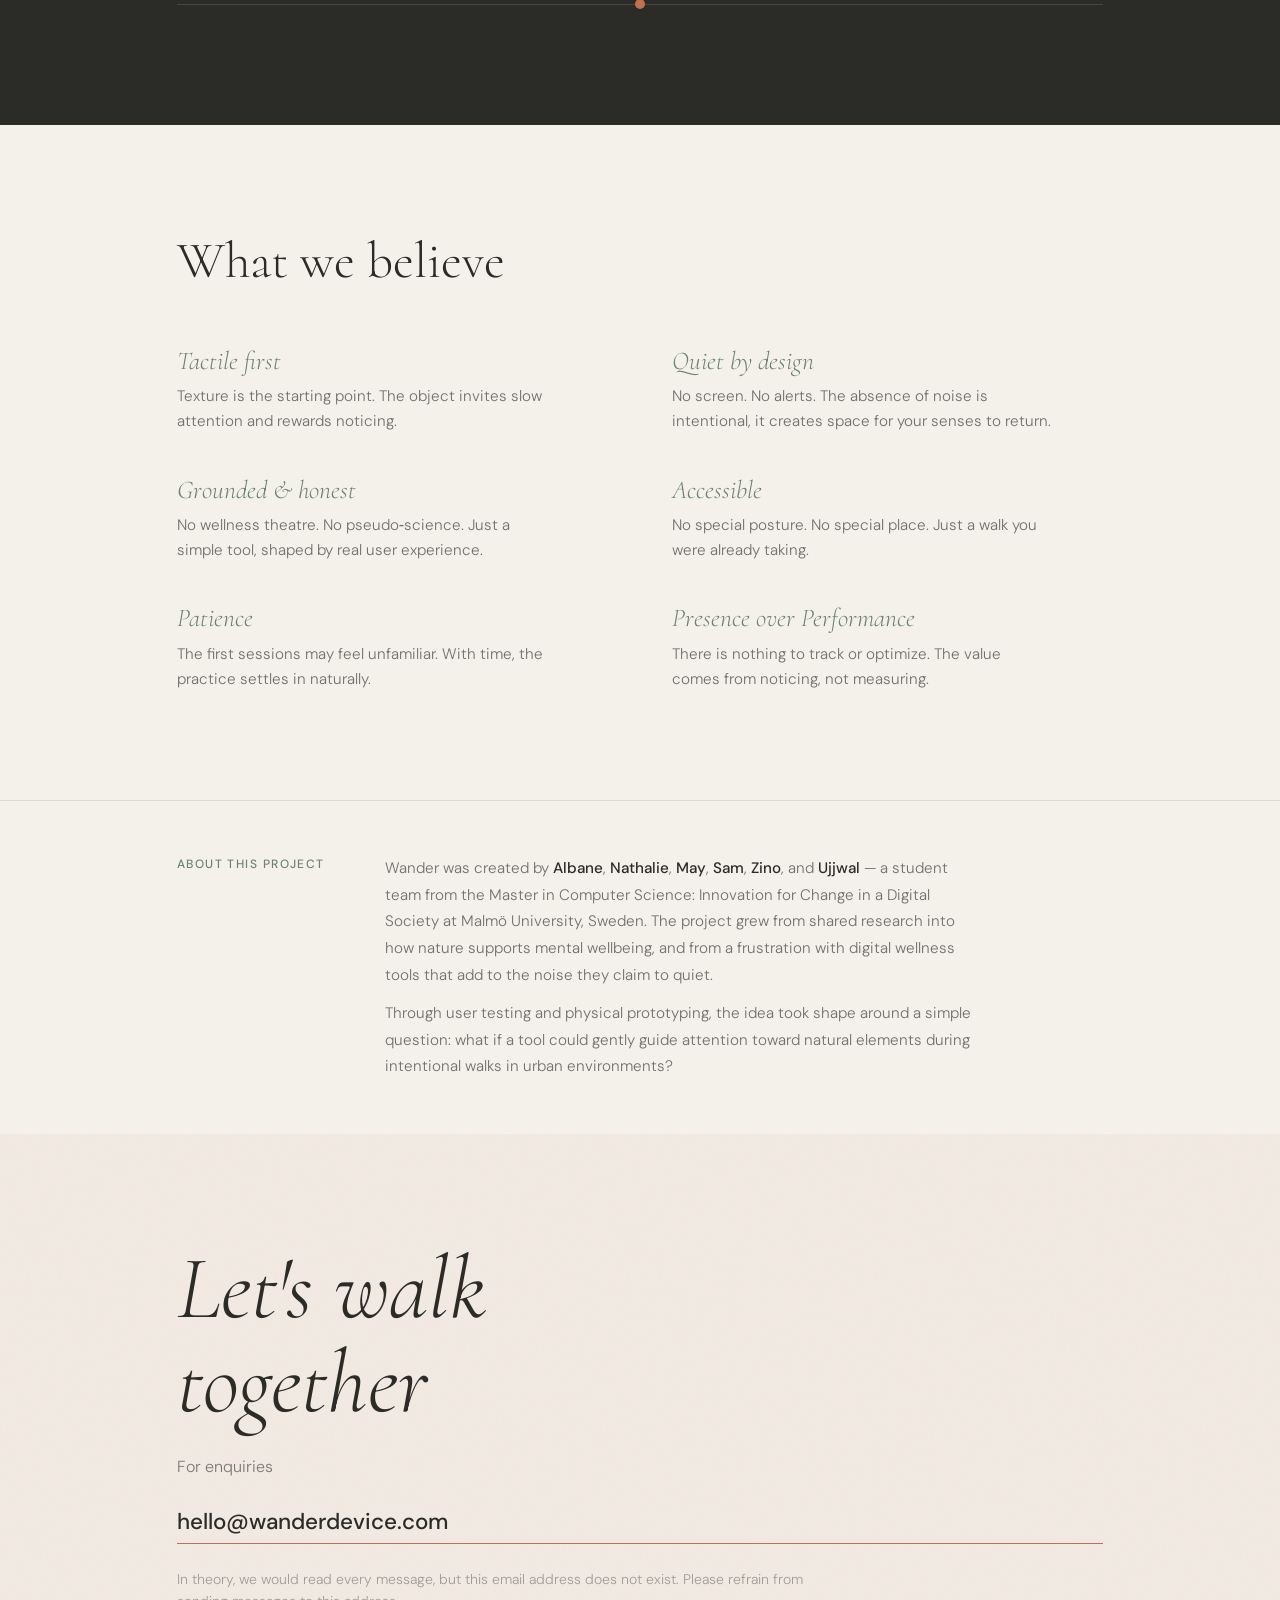
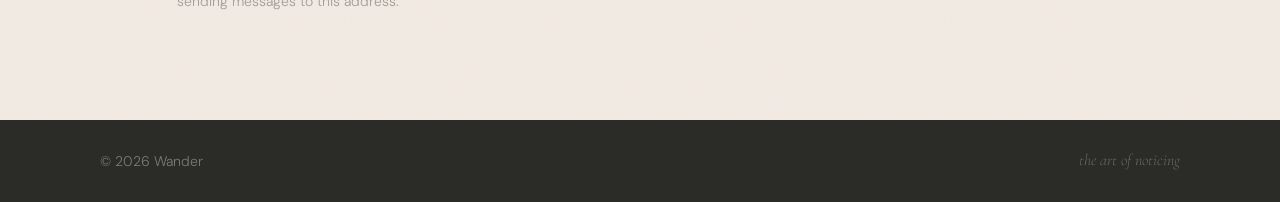
==== commit f2c508fd: "adjustment in the How it works and Testimony sections" ====
--- a/index.html
+++ b/index.html
@@ -129,18 +129,23 @@
         <ol class="hiw__steps">
           <li class="hiw__step fade-in" style="--delay: 0.1s">
             <span class="hiw__numeral" aria-hidden="true">1</span>
-            <h3 class="hiw__label">Hold the pebble</h3>
-            <p class="hiw__desc">Pick it up. Feel the weight. The texture beneath your fingers.</p>
+            <h3 class="hiw__label">Hold Wander</h3>
+            <p class="hiw__desc">Pick up the Wander and turn it on. A soft chime greets you as the device connects to your headphones. The light glows steadily, ready for the walk ahead.</p>
           </li>
           <li class="hiw__step fade-in" style="--delay: 0.2s">
             <span class="hiw__numeral" aria-hidden="true">2</span>
-            <h3 class="hiw__label">Walk intentionally</h3>
-            <p class="hiw__desc">Step outside. No destination required. Just move.</p>
+            <h3 class="hiw__label">Walk</h3>
+            <p class="hiw__desc">Step outside and begin moving. Wander quietly understands where you are and lets a session fade in, shaped by the environment you’re entering — a street, a park, a quiet corner of the neighborhood.</p>
           </li>
           <li class="hiw__step fade-in" style="--delay: 0.3s">
             <span class="hiw__numeral" aria-hidden="true">3</span>
             <h3 class="hiw__label">Notice</h3>
-            <p class="hiw__desc">Wander guides your attention toward what's already there.</p>
+            <p class="hiw__desc">As the walk shifts, you can shift with it. A small press changes the session. A raised button adjusts the volume. No screens, no menus — just touch, movement, and the world around you.</p>
+          </li>
+          <li class="hiw__step fade-in" style="--delay: 0.3s">
+            <span class="hiw__numeral" aria-hidden="true">4</span>
+            <h3 class="hiw__label">Pause</h3>
+            <p class="hiw__desc">Whenever you’re ready to stop — at a bench, a doorway, a familiar path — hold the button. The audio softens and the Wander rests, waiting for the next time you head out.</p>
           </li>
         </ol>
       </div>
@@ -158,7 +163,7 @@
             <cite>— Participant, Session 2</cite>
           </blockquote>
           <blockquote class="insights__card fade-in" style="--delay: 0.2s">
-            <p>&#8220;It's the first mindfulness thing that didn't make me feel like I was doing it wrong.&#8221;</p>
+            <p>&#8220;With Wander, I felt more present in my surroundings.&#8221;</p>
             <cite>— Participant, Session 3</cite>
           </blockquote>
           <blockquote class="insights__card fade-in" style="--delay: 0.3s">
--- a/css/styles.css
+++ b/css/styles.css
@@ -241,6 +241,22 @@
   outline: none;
 }
 
+@media (max-width: 640px) {
+  .nav__inner {
+    flex-direction: column;
+    align-items: flex-start;
+    gap: 1rem;
+  }
+
+  .nav__links {
+    width: 100%;
+    flex-direction: column;
+    gap: 0.75rem;
+    padding-bottom: 0.5rem;
+    border-bottom: 1px solid rgba(109, 131, 110, 0.1);
+  }
+}
+
 /* 7. Hero
    ---------------------------------------------------------- */
 .hero {
@@ -526,7 +542,7 @@
 
 @media (min-width: 640px) {
   .hiw__steps {
-    grid-template-columns: repeat(3, 1fr);
+    grid-template-columns: repeat(2, 1fr);
     gap: 2.5rem;
   }
   .hiw__desc { max-width: 100%; }
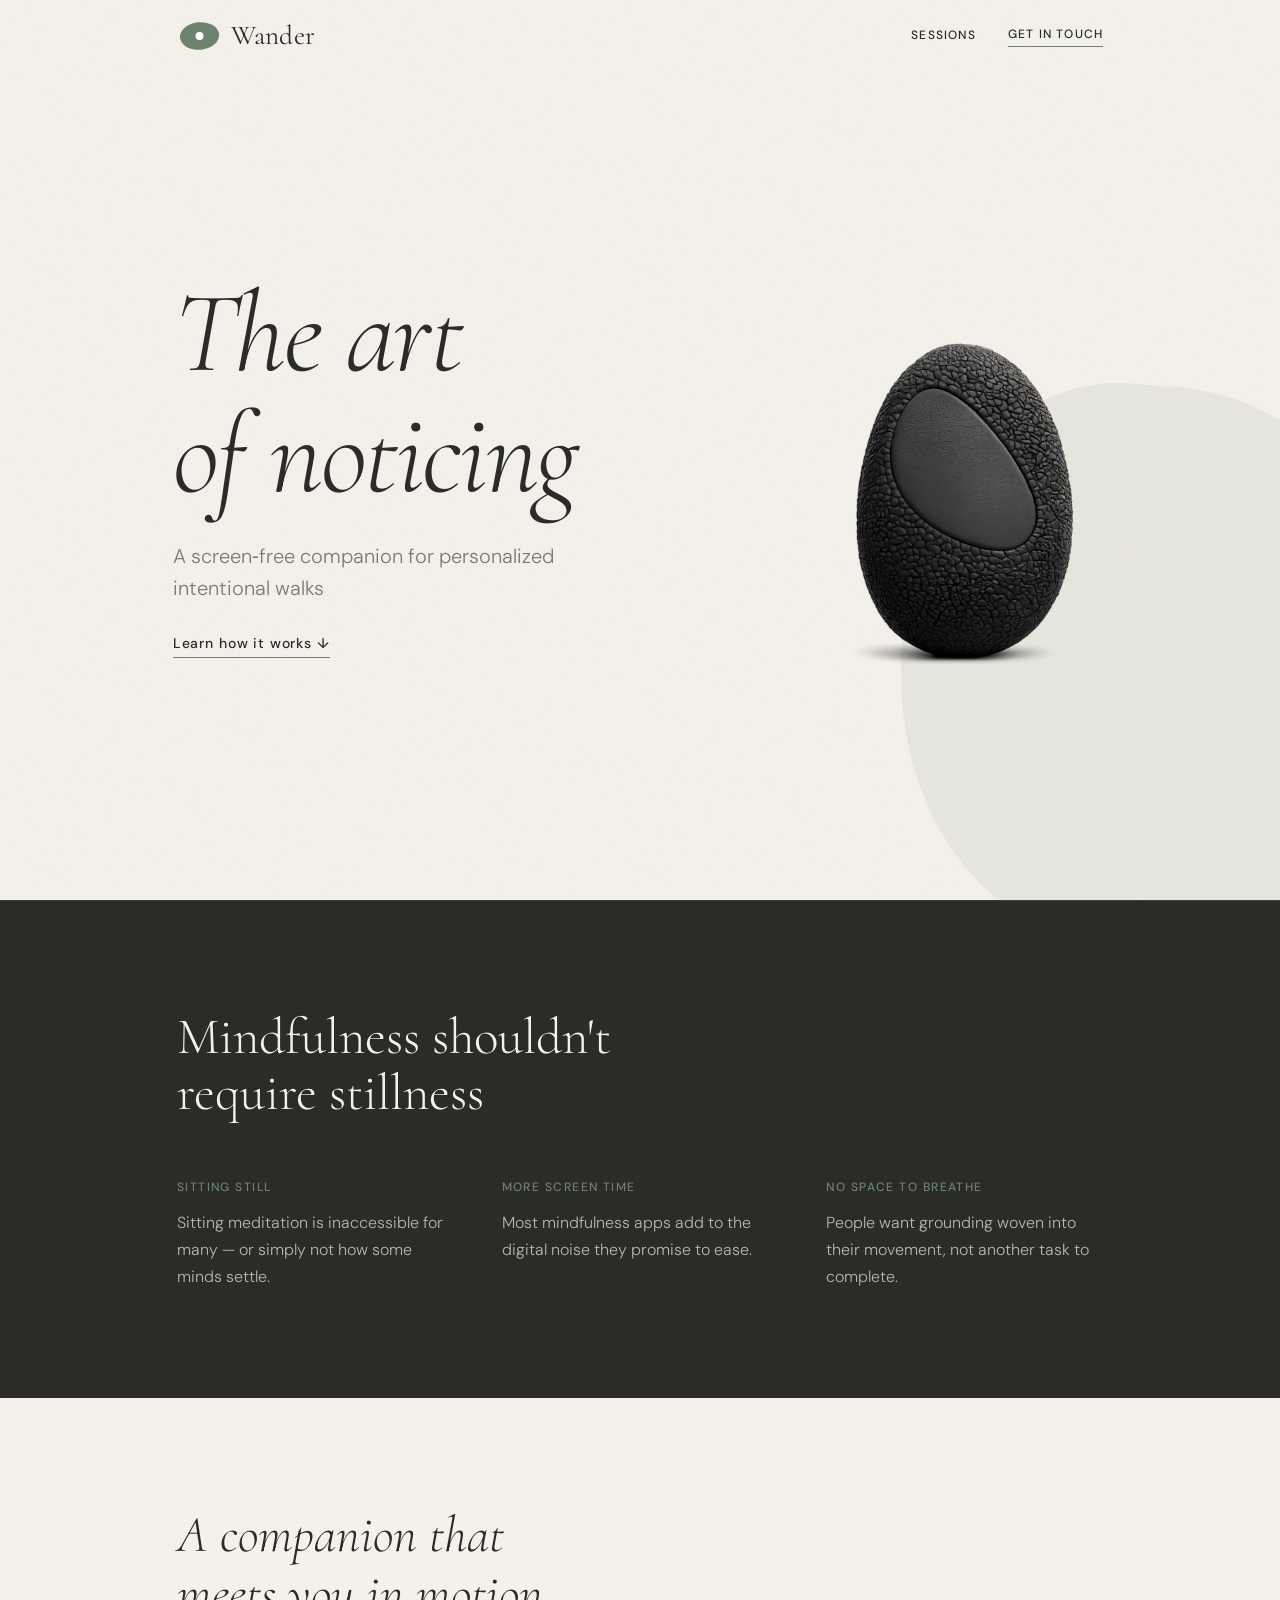
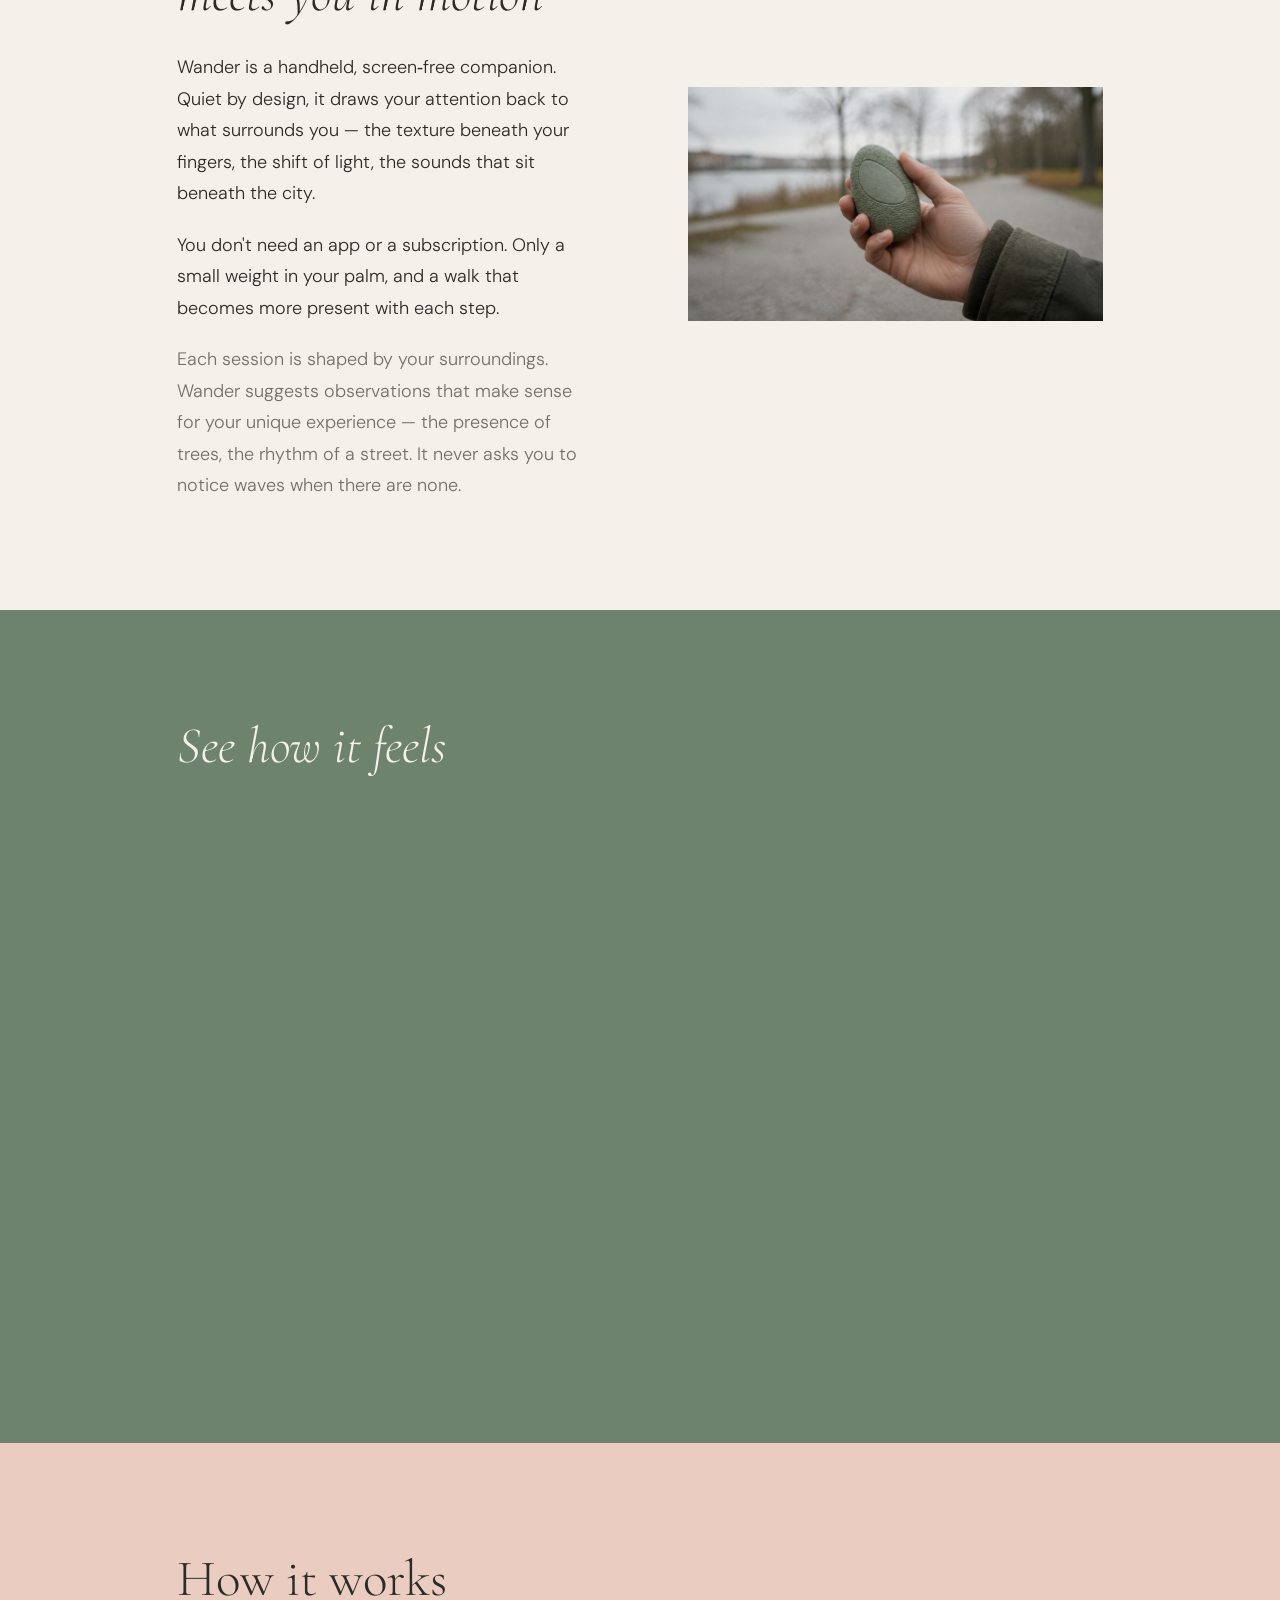
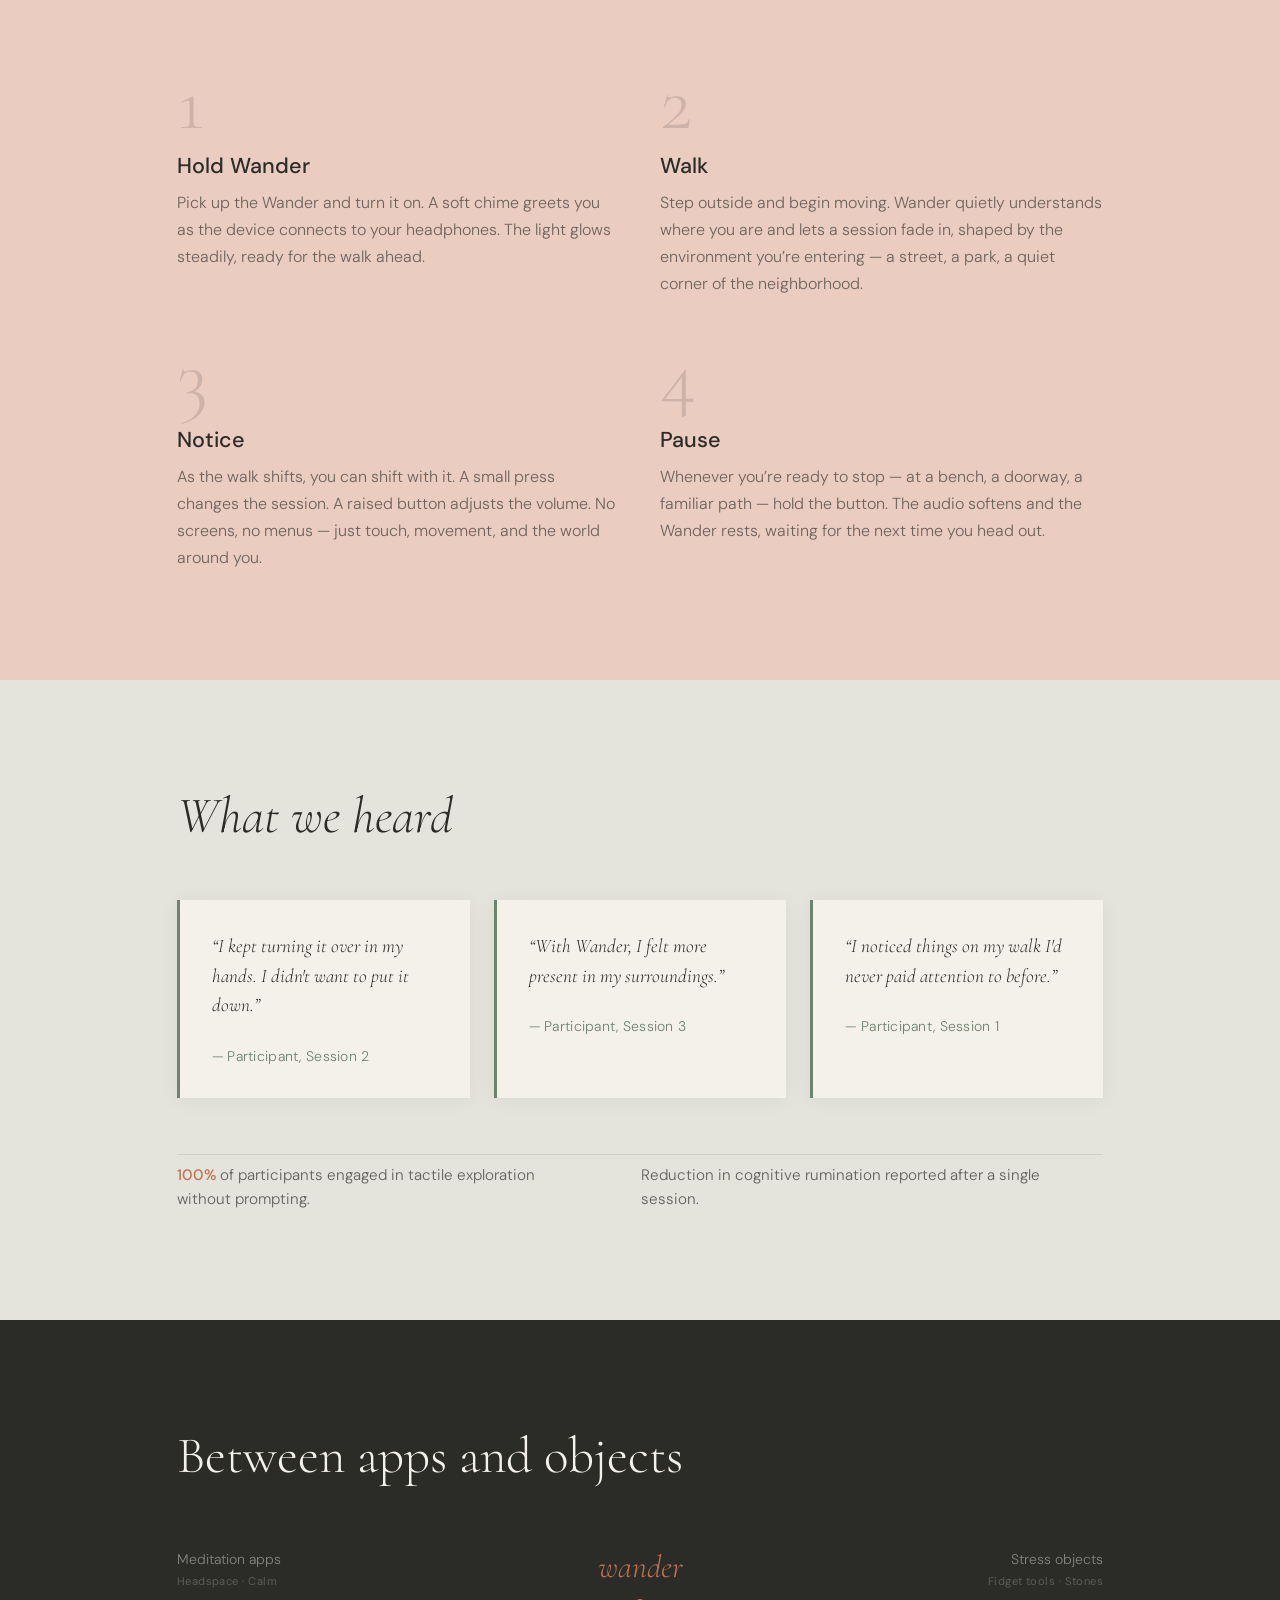
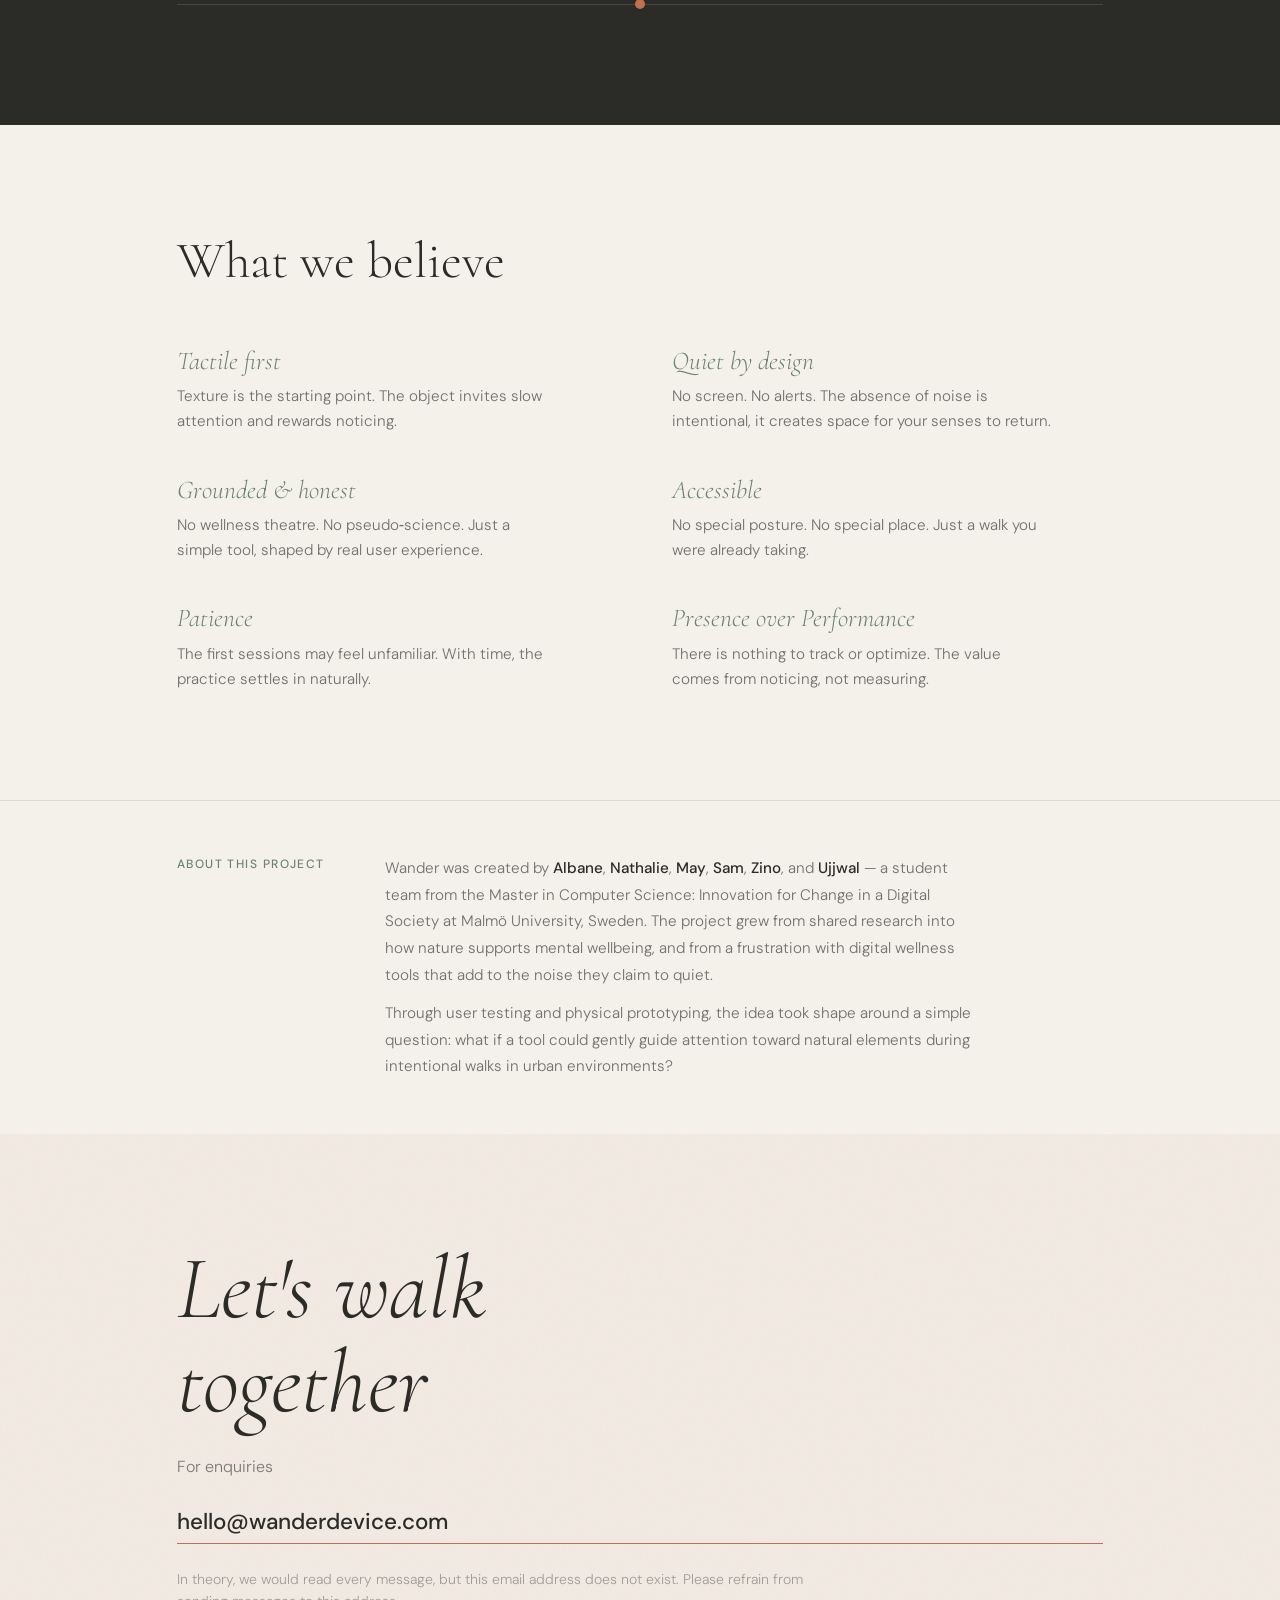
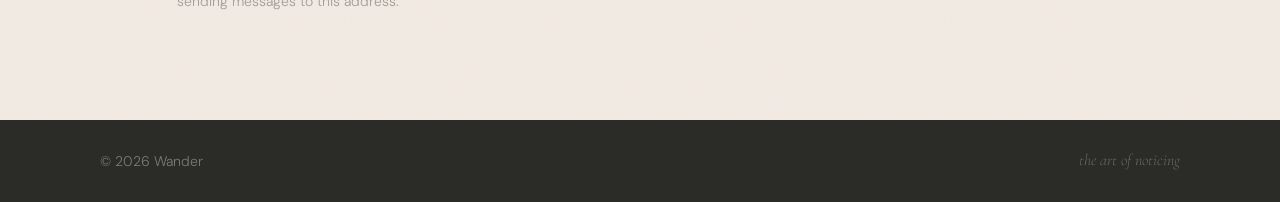
==== commit 540bf207: "added pictures of product" ====
--- a/index.html
+++ b/index.html
@@ -46,6 +46,10 @@
         <p class="hero__sub fade-in" style="--delay: 0.2s">A screen&#8209;free companion for personalized intentional walks</p>
         <a href="#how-it-works" class="hero__cta fade-in" style="--delay: 0.4s">Learn how it works ↓</a>
       </div>
+
+      <div class="hero__product">
+        <img src="public/images/wander-slate.png" alt="Wandering slate illustration" width="80%" height="80%"/>
+      </div>
     </section>
 
     <!-- ================================================
@@ -83,21 +87,8 @@
           <p class="fade-in" style="--delay: 0.2s">You don't need an app or a subscription. Only a small weight in your palm, and a walk that becomes more present with each step.</p>
           <p class="fade-in" style="--delay: 0.2s">Each session is shaped by your surroundings. Wander suggests observations that make sense for your unique experience — the presence of trees, the rhythm of a street. It never asks you to notice waves when there are none.</p>
         </div>
-        <div class="solution__visual fade-in" style="--delay: 0.15s" aria-hidden="true">
-          <svg class="pebble" viewBox="0 0 200 260" fill="none" xmlns="http://www.w3.org/2000/svg">
-            <defs>
-              <filter id="pebble-grain" x="-5%" y="-5%" width="110%" height="110%">
-                <feTurbulence type="fractalNoise" baseFrequency="0.65" numOctaves="3" stitchTiles="stitch" result="noise"/>
-                <feColorMatrix type="saturate" values="0" in="noise" result="grayNoise"/>
-                <feComposite in="grayNoise" in2="SourceGraphic" operator="in" result="masked"/>
-                <feBlend in="SourceGraphic" in2="masked" mode="multiply"/>
-              </filter>
-              <clipPath id="pebble-clip">
-                <path d="M105 15 C145 20 185 65 188 125 C191 185 155 248 100 252 C45 256 12 205 10 145 C8 85 45 25 80 14 C90 11 97 14 105 15 Z"/>
-              </clipPath>
-            </defs>
-            <path d="M105 15 C145 20 185 65 188 125 C191 185 155 248 100 252 C45 256 12 205 10 145 C8 85 45 25 80 14 C90 11 97 14 105 15 Z" fill="#BF7251" filter="url(#pebble-grain)"/>
-          </svg>
+        <div class="solution__visual fade-in" style="--delay: 0.15s">
+          <img src="public/images/wander-in-hand.png" alt="Illustration of a hand holding the Wander device" width="100%" height="100%"/>
         </div>
       </div>
     </section>
--- a/css/styles.css
+++ b/css/styles.css
@@ -266,6 +266,7 @@
   align-items: center;
   position: relative;
   overflow: hidden;
+  gap: 2rem;
 }
 
 /* Grain texture overlay */
@@ -292,13 +293,14 @@
 .hero__content {
   position: relative;
   z-index: 1;
+  flex: 1;
   width: 100%;
   max-width: var(--max-w);
-  margin: 0 auto;
-  padding: calc(var(--pad-v) + 4rem) var(--pad-h) var(--pad-v);
-  display: flex;
-  flex-direction: column;
-  gap: 1.75rem;
+  margin-left: 6rem;
+  padding: calc(var(--pad-v) + 2rem) var(--pad-h) var(--pad-v);
+  display: flex;
+  flex-direction: column;
+  gap: 1.5rem;
   align-items: flex-start;
 }
 
@@ -338,6 +340,54 @@
 .hero__cta:focus-visible {
   color: var(--sage);
   outline: none;
+}
+
+.hero__product {
+  flex: 1;
+  display: flex;
+  justify-content: center;
+  align-items: flex-start;
+  margin-right: 6rem;
+  padding-top: calc(var(--h1));
+  opacity: 0;
+  animation: fadeIn 1s var(--ease) 0.6s forwards;
+}
+
+@keyframes fadeIn {
+  from {
+    opacity: 0;
+  }
+  to {
+    opacity: 1;
+  }
+}
+
+@media (max-width: 767px) {
+  .hero {
+    padding-top: 20%;
+    flex-direction: column;
+    gap: 0;
+  }
+
+  .hero__content {
+    margin-left: 0;
+    padding: var(--pad-v) var(--pad-h);
+    width: 100%;
+  }
+
+  .hero__sub {
+    max-width: 100%;
+  }
+
+  .hero__product {
+    width: 100%;
+    padding-top: 0;
+    display: flex;
+    margin-left: 20%;
+    justify-content: center;
+    align-items: center;
+    min-height: 300px;
+  }
 }
 
 /* 8. Problem
@@ -434,17 +484,7 @@
   display: flex;
   justify-content: center;
   align-items: center;
-}
-
-.pebble {
-  width: min(160px, 42vw);
-  height: auto;
-  filter: drop-shadow(0 12px 40px rgba(43, 43, 40, 0.12));
   transition: transform 0.6s var(--ease);
-}
-
-.pebble:hover {
-  transform: rotate(-4deg) scale(1.03);
 }
 
 @media (min-width: 768px) {
@@ -452,7 +492,6 @@
     grid-template-columns: 1fr 1fr;
     gap: 6rem;
   }
-  .pebble { width: 200px; }
 }
 
 /* 10. Video
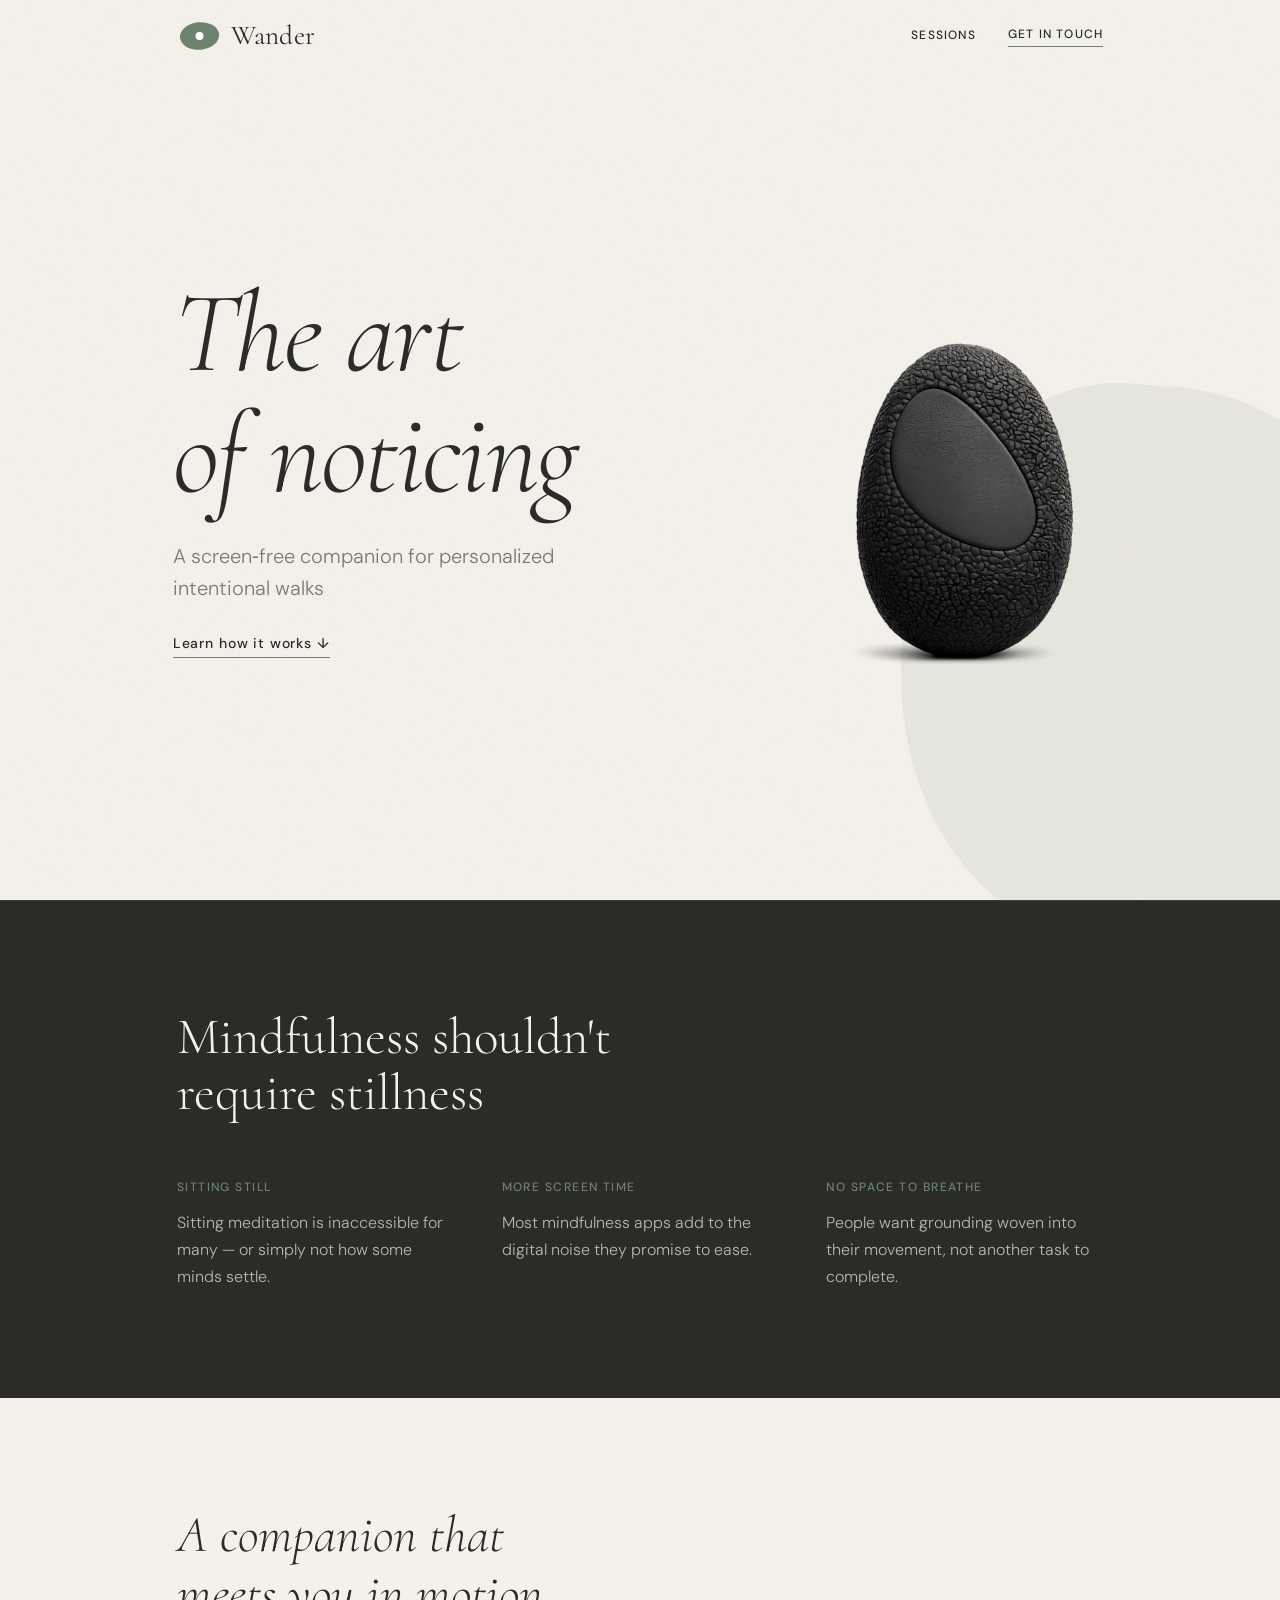
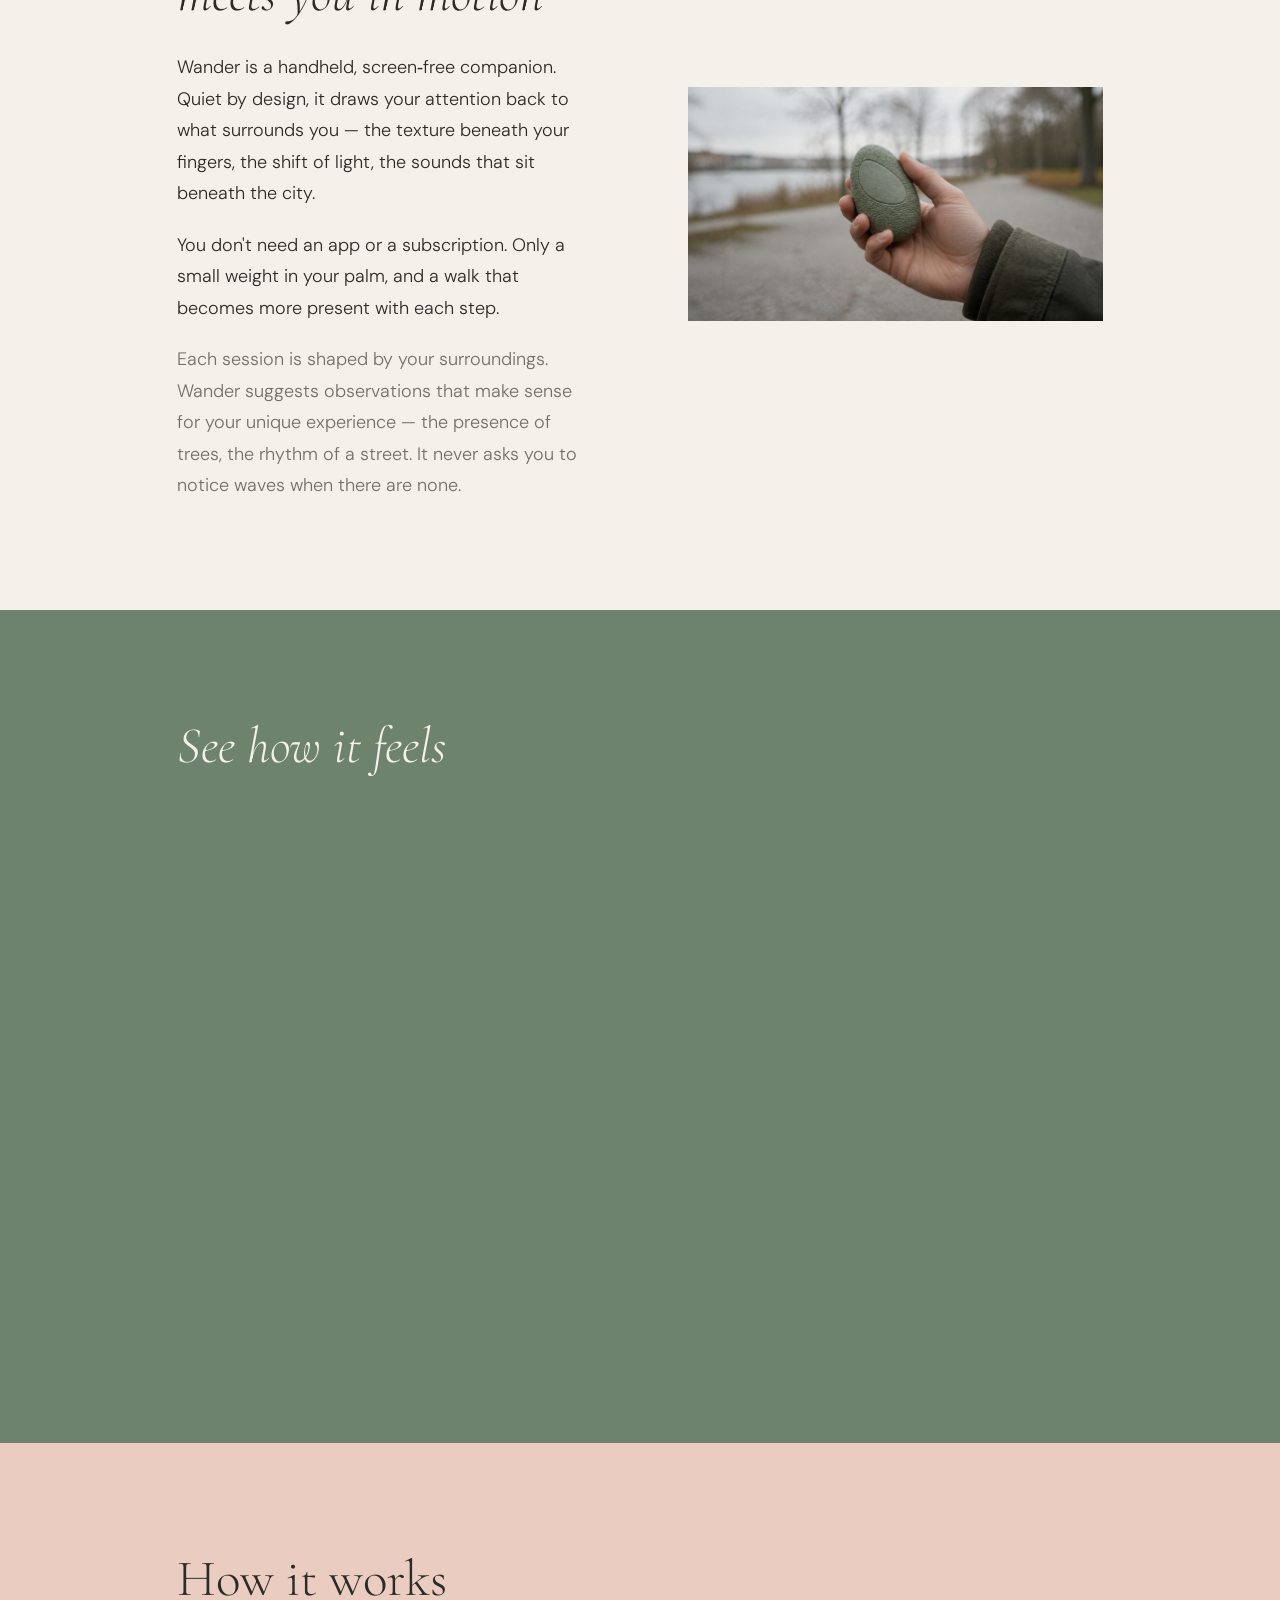
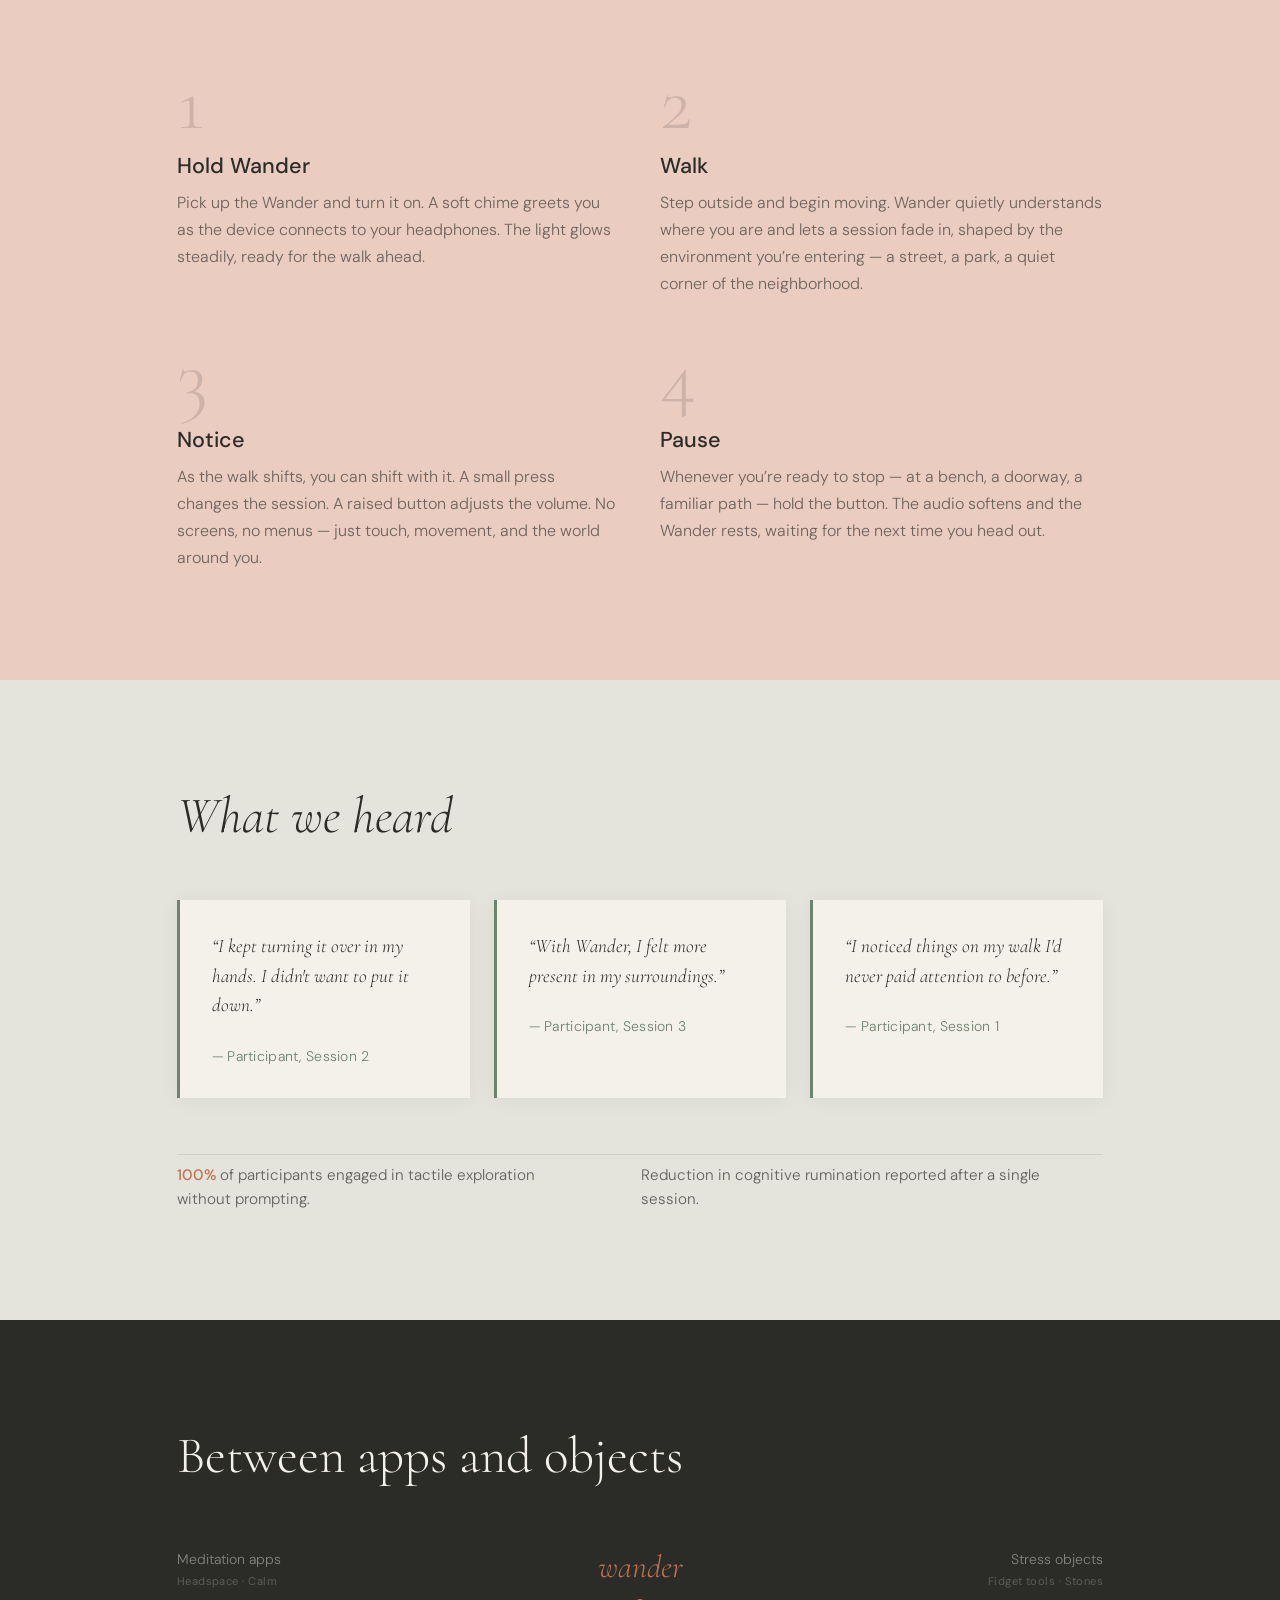
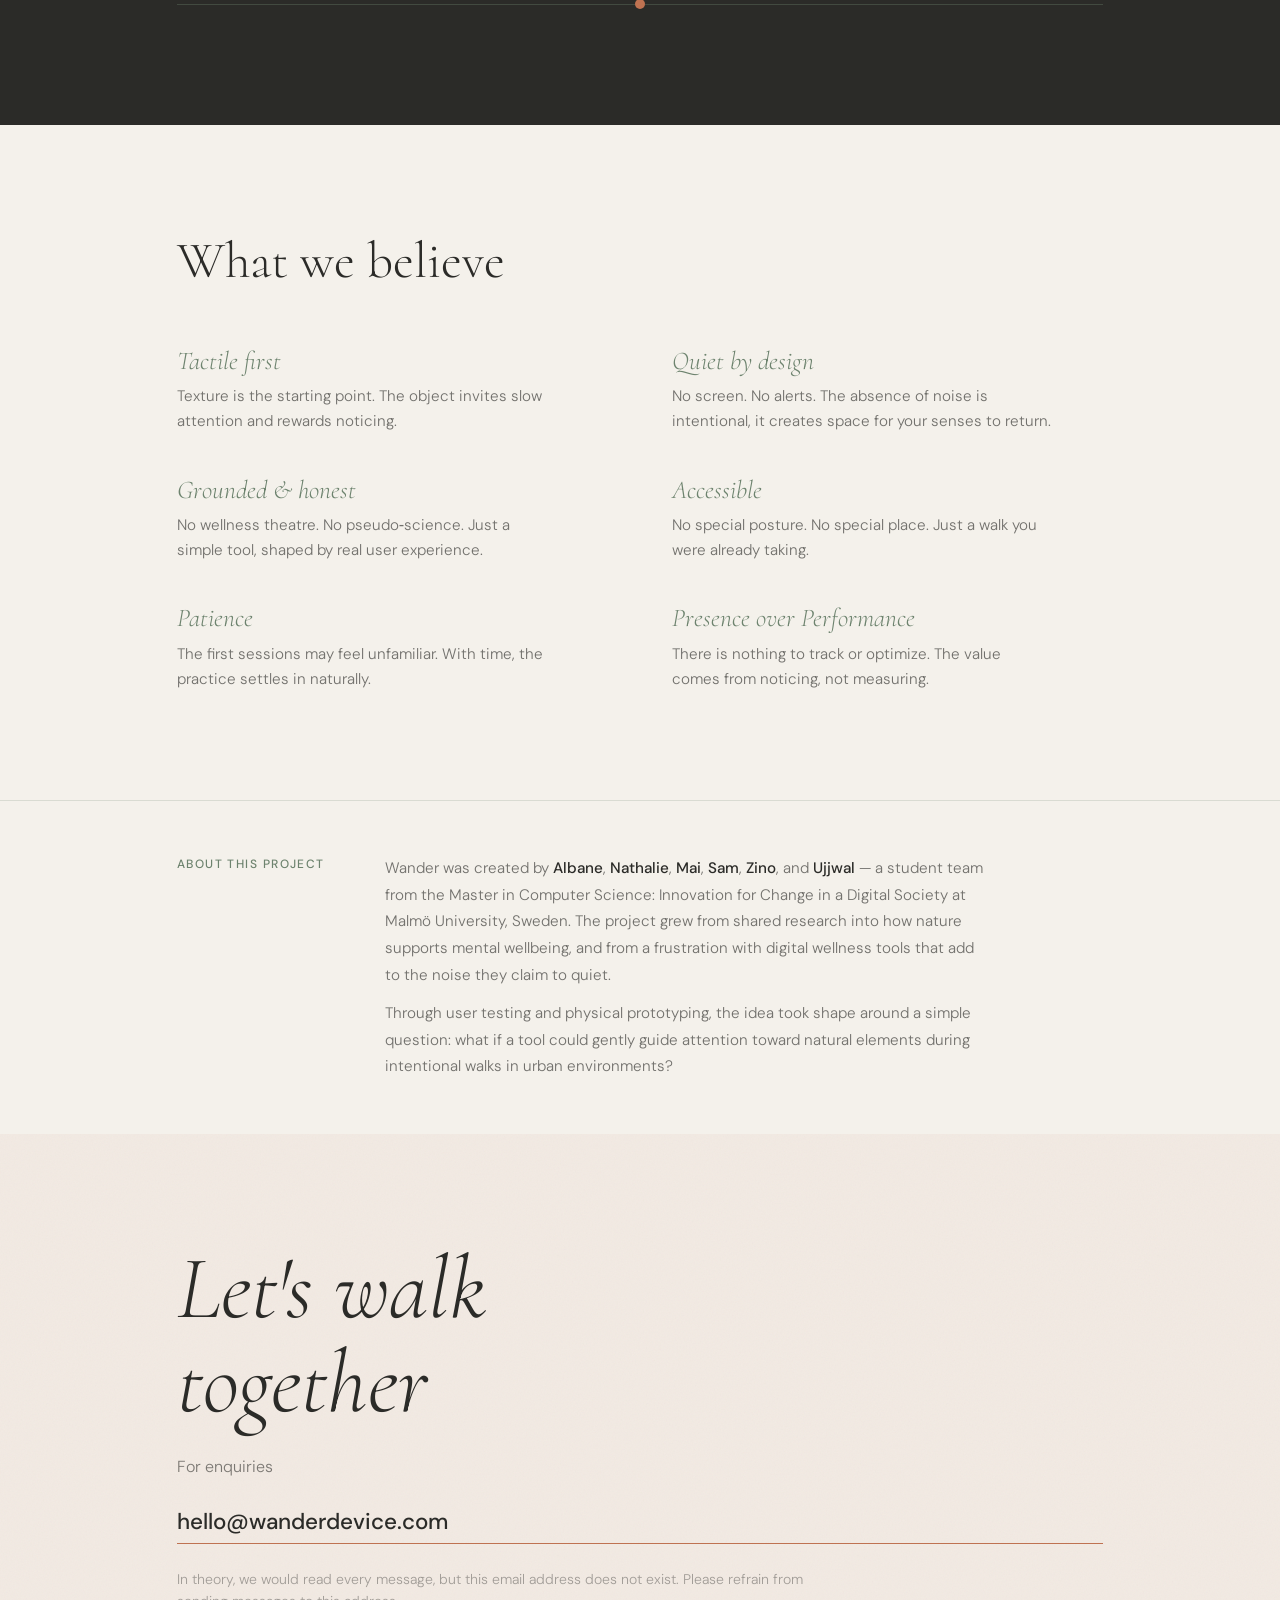
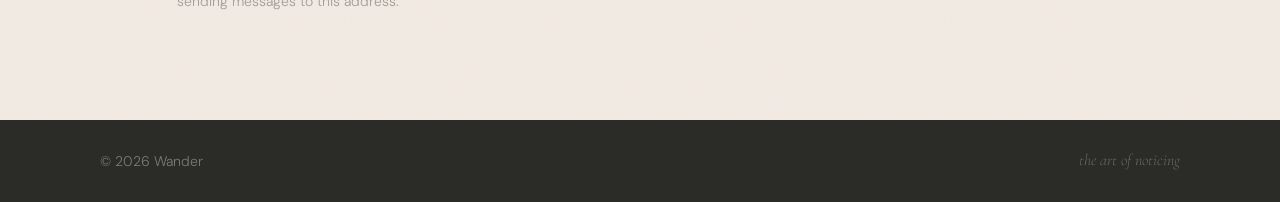
==== commit c150e2a6: "fix: typo" ====
--- a/index.html
+++ b/index.html
@@ -241,7 +241,7 @@
       <div class="section-container about__inner">
         <span id="about-heading" class="about__label fade-in">About this project</span>
         <div class="about__body fade-in fade-in--delay-1">
-          <p>Wander was created by <strong>Albane</strong>, <strong>Nathalie</strong>, <strong>May</strong>, <strong>Sam</strong>, <strong>Zino</strong>, and <strong>Ujjwal</strong> — a student team from the <italic>Master in Computer Science: Innovation for Change in a Digital Society</italic> at Malmö University, Sweden. The project grew from shared research into how nature supports mental wellbeing, and from a frustration with digital wellness tools that add to the noise they claim to quiet.</p>
+          <p>Wander was created by <strong>Albane</strong>, <strong>Nathalie</strong>, <strong>Mai</strong>, <strong>Sam</strong>, <strong>Zino</strong>, and <strong>Ujjwal</strong> — a student team from the <italic>Master in Computer Science: Innovation for Change in a Digital Society</italic> at Malmö University, Sweden. The project grew from shared research into how nature supports mental wellbeing, and from a frustration with digital wellness tools that add to the noise they claim to quiet.</p>
           <p>Through user testing and physical prototyping, the idea took shape around a simple question: what if a tool could gently guide attention toward natural elements during intentional walks in urban environments?</p>
         </div>
       </div>
